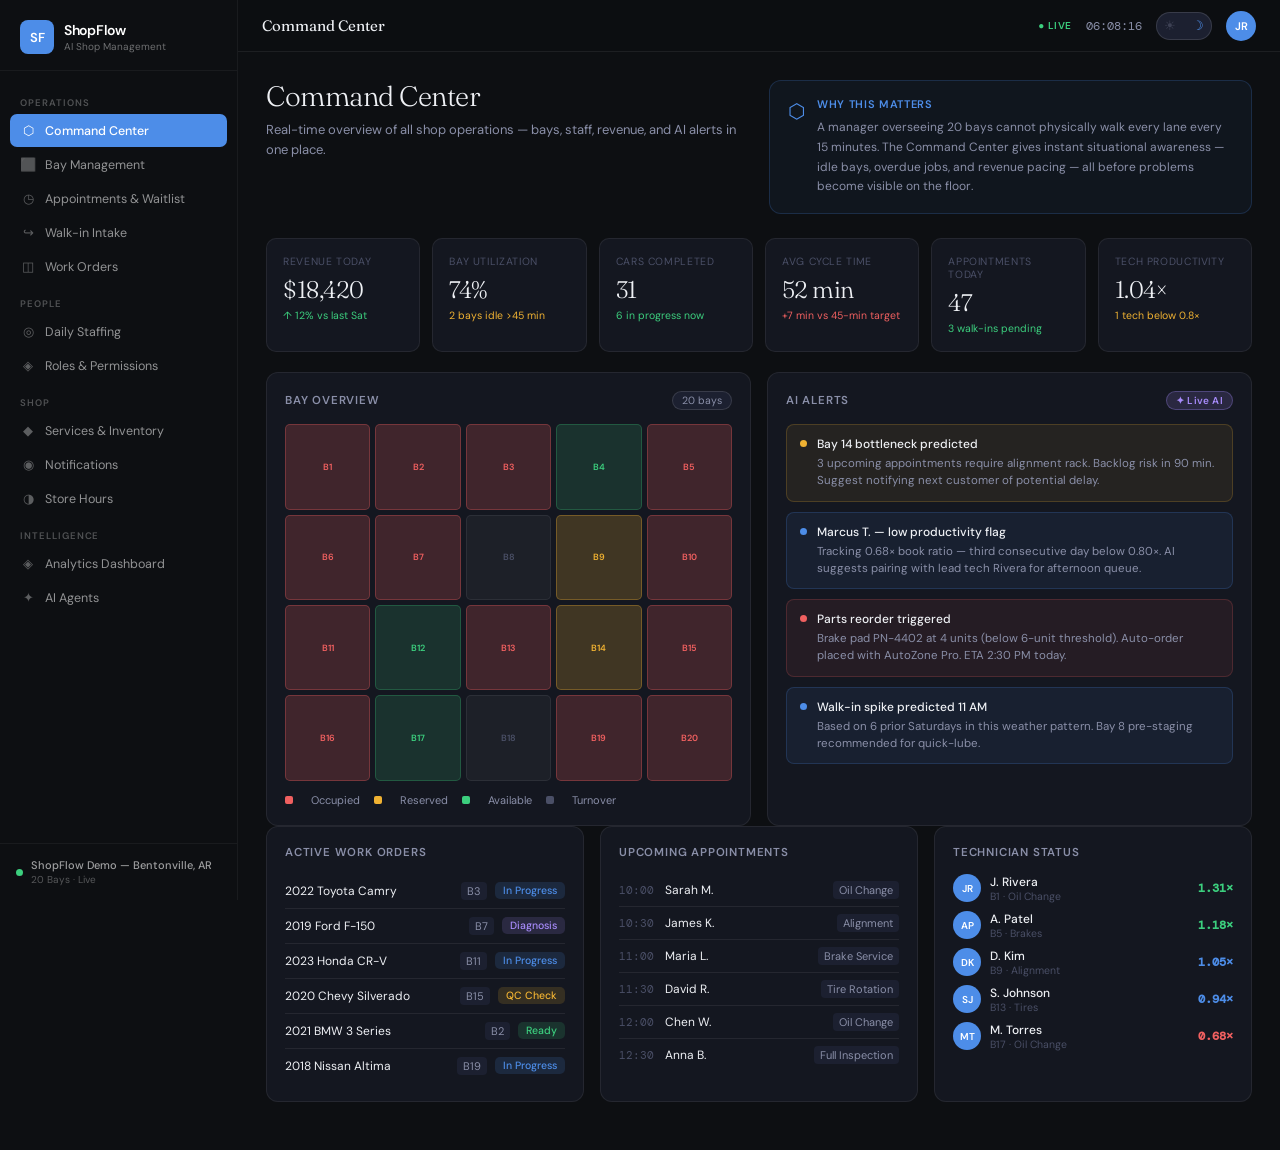
==== index.html @ 614b777f "Add files via upload" ====
<!DOCTYPE html>
<html lang="en" data-theme="dark">
<head>
<meta charset="UTF-8">
<meta name="viewport" content="width=device-width, initial-scale=1.0">
<title>ShopFlow AI — Shop Management System</title>
<link rel="preconnect" href="https://fonts.googleapis.com">
<link rel="preconnect" href="https://fonts.gstatic.com" crossorigin>
<link href="https://fonts.googleapis.com/css2?family=DM+Sans:ital,opsz,wght@0,9..40,300;0,9..40,400;0,9..40,500;0,9..40,600;1,9..40,300&family=DM+Mono:wght@400;500&family=Fraunces:opsz,wght@9..144,300;9..144,400;9..144,500&display=swap" rel="stylesheet">
<link rel="stylesheet" href="styles.css">
</head>
<body>

<!-- SIDEBAR -->
<aside class="sidebar" id="sidebar">
  <div class="sidebar-header">
    <div class="logo">
      <div class="logo-mark">SF</div>
      <div class="logo-text">
        <span class="logo-name">ShopFlow</span>
        <span class="logo-sub">AI Shop Management</span>
      </div>
    </div>
  </div>

  <nav class="sidebar-nav">
    <div class="nav-section-label">Operations</div>
    <a class="nav-item active" data-screen="dashboard" onclick="showScreen('dashboard')">
      <span class="nav-icon">⬡</span>
      <span>Command Center</span>
    </a>
    <a class="nav-item" data-screen="bays" onclick="showScreen('bays')">
      <span class="nav-icon">⬜</span>
      <span>Bay Management</span>
    </a>
    <a class="nav-item" data-screen="appointments" onclick="showScreen('appointments')">
      <span class="nav-icon">◷</span>
      <span>Appointments & Waitlist</span>
    </a>
    <a class="nav-item" data-screen="walkins" onclick="showScreen('walkins')">
      <span class="nav-icon">↪</span>
      <span>Walk-in Intake</span>
    </a>
    <a class="nav-item" data-screen="workorders" onclick="showScreen('workorders')">
      <span class="nav-icon">◫</span>
      <span>Work Orders</span>
    </a>

    <div class="nav-section-label">People</div>
    <a class="nav-item" data-screen="staffing" onclick="showScreen('staffing')">
      <span class="nav-icon">◎</span>
      <span>Daily Staffing</span>
    </a>
    <a class="nav-item" data-screen="roles" onclick="showScreen('roles')">
      <span class="nav-icon">◈</span>
      <span>Roles & Permissions</span>
    </a>

    <div class="nav-section-label">Shop</div>
    <a class="nav-item" data-screen="services" onclick="showScreen('services')">
      <span class="nav-icon">◆</span>
      <span>Services & Inventory</span>
    </a>
    <a class="nav-item" data-screen="notifications" onclick="showScreen('notifications')">
      <span class="nav-icon">◉</span>
      <span>Notifications</span>
    </a>
    <a class="nav-item" data-screen="hours" onclick="showScreen('hours')">
      <span class="nav-icon">◑</span>
      <span>Store Hours</span>
    </a>

    <div class="nav-section-label">Intelligence</div>
    <a class="nav-item" data-screen="analytics" onclick="showScreen('analytics')">
      <span class="nav-icon">◈</span>
      <span>Analytics Dashboard</span>
    </a>
    <a class="nav-item" data-screen="ai" onclick="showScreen('ai')">
      <span class="nav-icon">✦</span>
      <span>AI Agents</span>
    </a>
  </nav>

  <div class="sidebar-footer">
    <div class="store-info">
      <div class="store-dot"></div>
      <div>
        <div class="store-name">ShopFlow Demo — Bentonville, AR</div>
        <div class="store-status">20 Bays · Live</div>
      </div>
    </div>
  </div>
</aside>

<!-- TOP BAR -->
<header class="topbar">
  <div class="topbar-left">
    <div class="breadcrumb" id="breadcrumb">Command Center</div>
  </div>
  <div class="topbar-right">
    <div class="live-badge">● LIVE</div>
    <div class="time-display" id="timeDisplay">--:--</div>
    <button class="theme-toggle" id="themeToggle" onclick="toggleTheme()" title="Toggle light/dark mode">
      <span class="toggle-sun">☀</span>
      <span class="toggle-moon">☽</span>
    </button>
    <div class="user-avatar">JR</div>
  </div>
</header>

<!-- MAIN CONTENT -->
<main class="main-content">

  <!-- ═══════════════════════════════════════ DASHBOARD ═══ -->
  <div class="screen active" id="screen-dashboard">
    <div class="screen-hero">
      <div class="hero-text">
        <h1 class="screen-title">Command Center</h1>
        <p class="screen-subtitle">Real-time overview of all shop operations — bays, staff, revenue, and AI alerts in one place.</p>
      </div>
      <div class="hero-impact">
        <div class="impact-card">
          <div class="impact-icon">⬡</div>
          <div class="impact-body">
            <div class="impact-title">Why this matters</div>
            <div class="impact-text">A manager overseeing 20 bays cannot physically walk every lane every 15 minutes. The Command Center gives instant situational awareness — idle bays, overdue jobs, and revenue pacing — all before problems become visible on the floor.</div>
          </div>
        </div>
      </div>
    </div>

    <div class="kpi-row">
      <div class="kpi-card">
        <div class="kpi-label">Revenue today</div>
        <div class="kpi-value">$18,420</div>
        <div class="kpi-trend up">↑ 12% vs last Sat</div>
      </div>
      <div class="kpi-card">
        <div class="kpi-label">Bay utilization</div>
        <div class="kpi-value">74%</div>
        <div class="kpi-trend warn">2 bays idle &gt;45 min</div>
      </div>
      <div class="kpi-card">
        <div class="kpi-label">Cars completed</div>
        <div class="kpi-value">31</div>
        <div class="kpi-trend up">6 in progress now</div>
      </div>
      <div class="kpi-card">
        <div class="kpi-label">Avg cycle time</div>
        <div class="kpi-value">52 min</div>
        <div class="kpi-trend dn">+7 min vs 45-min target</div>
      </div>
      <div class="kpi-card">
        <div class="kpi-label">Appointments today</div>
        <div class="kpi-value">47</div>
        <div class="kpi-trend up">3 walk-ins pending</div>
      </div>
      <div class="kpi-card">
        <div class="kpi-label">Tech productivity</div>
        <div class="kpi-value">1.04×</div>
        <div class="kpi-trend warn">1 tech below 0.8×</div>
      </div>
    </div>

    <div class="two-col">
      <div class="panel">
        <div class="panel-header">
          <span class="panel-title">Bay overview</span>
          <span class="panel-badge">20 bays</span>
        </div>
        <div class="mini-bay-grid" id="dashBayGrid"></div>
        <div class="panel-legend">
          <span class="legend-dot occupied"></span>Occupied
          <span class="legend-dot reserved"></span>Reserved
          <span class="legend-dot available"></span>Available
          <span class="legend-dot turnover"></span>Turnover
        </div>
      </div>
      <div class="panel">
        <div class="panel-header">
          <span class="panel-title">AI alerts</span>
          <span class="ai-pill">✦ Live AI</span>
        </div>
        <div class="alert-list">
          <div class="alert-item alert-warn">
            <div class="alert-dot warn"></div>
            <div class="alert-body">
              <div class="alert-title">Bay 14 bottleneck predicted</div>
              <div class="alert-text">3 upcoming appointments require alignment rack. Backlog risk in 90 min. Suggest notifying next customer of potential delay.</div>
            </div>
          </div>
          <div class="alert-item alert-info">
            <div class="alert-dot info"></div>
            <div class="alert-body">
              <div class="alert-title">Marcus T. — low productivity flag</div>
              <div class="alert-text">Tracking 0.68× book ratio — third consecutive day below 0.80×. AI suggests pairing with lead tech Rivera for afternoon queue.</div>
            </div>
          </div>
          <div class="alert-item alert-danger">
            <div class="alert-dot danger"></div>
            <div class="alert-body">
              <div class="alert-title">Parts reorder triggered</div>
              <div class="alert-text">Brake pad PN-4402 at 4 units (below 6-unit threshold). Auto-order placed with AutoZone Pro. ETA 2:30 PM today.</div>
            </div>
          </div>
          <div class="alert-item alert-info">
            <div class="alert-dot info"></div>
            <div class="alert-body">
              <div class="alert-title">Walk-in spike predicted 11 AM</div>
              <div class="alert-text">Based on 6 prior Saturdays in this weather pattern. Bay 8 pre-staging recommended for quick-lube.</div>
            </div>
          </div>
        </div>
      </div>
    </div>

    <div class="three-col">
      <div class="panel">
        <div class="panel-header"><span class="panel-title">Active work orders</span></div>
        <div class="wo-list">
          <div class="wo-row"><span class="wo-car">2022 Toyota Camry</span><span class="wo-bay">B3</span><span class="wo-status in-progress">In Progress</span></div>
          <div class="wo-row"><span class="wo-car">2019 Ford F-150</span><span class="wo-bay">B7</span><span class="wo-status diag">Diagnosis</span></div>
          <div class="wo-row"><span class="wo-car">2023 Honda CR-V</span><span class="wo-bay">B11</span><span class="wo-status in-progress">In Progress</span></div>
          <div class="wo-row"><span class="wo-car">2020 Chevy Silverado</span><span class="wo-bay">B15</span><span class="wo-status qc">QC Check</span></div>
          <div class="wo-row"><span class="wo-car">2021 BMW 3 Series</span><span class="wo-bay">B2</span><span class="wo-status ready">Ready</span></div>
          <div class="wo-row"><span class="wo-car">2018 Nissan Altima</span><span class="wo-bay">B19</span><span class="wo-status in-progress">In Progress</span></div>
        </div>
      </div>
      <div class="panel">
        <div class="panel-header"><span class="panel-title">Upcoming appointments</span></div>
        <div class="appt-list">
          <div class="appt-row"><span class="appt-time">10:00</span><span class="appt-name">Sarah M.</span><span class="appt-svc">Oil Change</span></div>
          <div class="appt-row"><span class="appt-time">10:30</span><span class="appt-name">James K.</span><span class="appt-svc">Alignment</span></div>
          <div class="appt-row"><span class="appt-time">11:00</span><span class="appt-name">Maria L.</span><span class="appt-svc">Brake Service</span></div>
          <div class="appt-row"><span class="appt-time">11:30</span><span class="appt-name">David R.</span><span class="appt-svc">Tire Rotation</span></div>
          <div class="appt-row"><span class="appt-time">12:00</span><span class="appt-name">Chen W.</span><span class="appt-svc">Oil Change</span></div>
          <div class="appt-row"><span class="appt-time">12:30</span><span class="appt-name">Anna B.</span><span class="appt-svc">Full Inspection</span></div>
        </div>
      </div>
      <div class="panel">
        <div class="panel-header"><span class="panel-title">Technician status</span></div>
        <div class="tech-list">
          <div class="tech-row"><div class="tech-avatar">JR</div><div class="tech-info"><div class="tech-name">J. Rivera</div><div class="tech-task">B1 · Oil Change</div></div><div class="tech-ratio high">1.31×</div></div>
          <div class="tech-row"><div class="tech-avatar">AP</div><div class="tech-info"><div class="tech-name">A. Patel</div><div class="tech-task">B5 · Brakes</div></div><div class="tech-ratio high">1.18×</div></div>
          <div class="tech-row"><div class="tech-avatar">DK</div><div class="tech-info"><div class="tech-name">D. Kim</div><div class="tech-task">B9 · Alignment</div></div><div class="tech-ratio mid">1.05×</div></div>
          <div class="tech-row"><div class="tech-avatar">SJ</div><div class="tech-info"><div class="tech-name">S. Johnson</div><div class="tech-task">B13 · Tires</div></div><div class="tech-ratio mid">0.94×</div></div>
          <div class="tech-row"><div class="tech-avatar">MT</div><div class="tech-info"><div class="tech-name">M. Torres</div><div class="tech-task">B17 · Oil Change</div></div><div class="tech-ratio low">0.68×</div></div>
        </div>
      </div>
    </div>
  </div>

  <!-- ═══════════════════════════════════════ BAY MANAGEMENT ═══ -->
  <div class="screen" id="screen-bays">
    <div class="screen-hero">
      <div class="hero-text">
        <h1 class="screen-title">Bay Management</h1>
        <p class="screen-subtitle">20 bays, always accounted for — real-time status, type profiles, and forward occupancy projection.</p>
      </div>
      <div class="hero-impact">
        <div class="impact-card">
          <div class="impact-icon">⬡</div>
          <div class="impact-body">
            <div class="impact-title">Bay Management — 20 Bays, Always Accounted For</div>
            <div class="impact-text">The bay board is the heartbeat of the entire system. Every bay carries a profile — chassis lift, drive-on lift, alignment rack, lube pit, tire mount — and whether it's currently occupied, reserved, cleaning, or open. The key intelligence is the <strong>daily occupancy projection</strong>: at any moment the system reads every appointment and projects forward hour by hour to show exactly which bays are spoken for and when they free up. If a customer calls at 10 AM asking for an alignment, it checks whether Bay 7 is clear in the 11 AM–12:30 PM window needed — preventing double-booking at the <em>resource level</em>, not just the calendar level. Bay types are granular: a chassis lift and drive-on lift are not interchangeable. Some bays support dual-purpose capability tags.</div>
          </div>
        </div>
      </div>
    </div>

    <div class="bay-controls">
      <div class="filter-group">
        <button class="filter-btn active" onclick="filterBays('all', this)">All 20</button>
        <button class="filter-btn" onclick="filterBays('occupied', this)">Occupied</button>
        <button class="filter-btn" onclick="filterBays('available', this)">Available</button>
        <button class="filter-btn" onclick="filterBays('reserved', this)">Reserved</button>
        <button class="filter-btn" onclick="filterBays('turnover', this)">Turnover</button>
      </div>
      <div class="filter-group">
        <button class="filter-btn" onclick="filterBayType('chassis', this)">Chassis Lift</button>
        <button class="filter-btn" onclick="filterBayType('driveon', this)">Drive-on</button>
        <button class="filter-btn" onclick="filterBayType('alignment', this)">Alignment</button>
        <button class="filter-btn" onclick="filterBayType('tire', this)">Tire Mount</button>
        <button class="filter-btn" onclick="filterBayType('lube', this)">Lube Pit</button>
      </div>
    </div>

    <div class="bay-full-grid" id="fullBayGrid"></div>

    <div class="panel" style="margin-top:24px">
      <div class="panel-header">
        <span class="panel-title">Daily occupancy projection — forward 6 hours</span>
        <span class="ai-pill">✦ AI projection</span>
      </div>
      <div class="projection-grid" id="projectionGrid"></div>
      <div class="projection-legend">
        <span class="legend-dot occupied"></span>Occupied &nbsp;
        <span class="legend-dot reserved"></span>Reserved &nbsp;
        <span class="legend-dot available"></span>Available
      </div>
    </div>
  </div>

  <!-- ═══════════════════════════════════════ APPOINTMENTS ═══ -->
  <div class="screen" id="screen-appointments">
    <div class="screen-hero">
      <div class="hero-text">
        <h1 class="screen-title">Appointments & Waitlist</h1>
        <p class="screen-subtitle">Full booking lifecycle — from online request through bay assignment and completion.</p>
      </div>
      <div class="hero-impact">
        <div class="impact-card">
          <div class="impact-icon">◷</div>
          <div class="impact-body">
            <div class="impact-title">Appointments on Book — Full Lifecycle System</div>
            <div class="impact-text">Every appointment carries: customer identity, vehicle (VIN-linked for history), requested service, preferred tech, scheduled window, bay-type requirement, and parts pre-order status. The waitlist is a live priority queue ordered by arrival time, urgency, and service type. The system matches each appointment to the optimal bay + tech + parts bundle simultaneously — not just a calendar slot. When a job runs long, the ripple recalculates downstream automatically. Technicians see their personal queue with bay, car, service, and parts staging status. The no-show predictor scores every appointment in the next 48 hours and fires targeted reminders to high-risk slots, reducing no-shows by 25–35%.</div>
          </div>
        </div>
      </div>
    </div>

    <div class="two-col">
      <div class="panel">
        <div class="panel-header">
          <span class="panel-title">Today's appointment board</span>
          <button class="btn-primary btn-sm">+ New Appointment</button>
        </div>
        <div class="appt-full-list">
          <div class="appt-header-row"><span>Time</span><span>Customer</span><span>Vehicle</span><span>Service</span><span>Bay</span><span>Status</span></div>
          <div class="appt-full-row confirmed"><span class="appt-t">8:00</span><span>Sarah Martinez</span><span>2022 Camry</span><span>Oil Change</span><span class="bay-tag">B3</span><span class="status-badge confirmed">Confirmed</span></div>
          <div class="appt-full-row confirmed"><span class="appt-t">8:30</span><span>James Kim</span><span>2020 F-150</span><span>Alignment</span><span class="bay-tag">B7</span><span class="status-badge confirmed">Confirmed</span></div>
          <div class="appt-full-row in-progress"><span class="appt-t">9:00</span><span>Maria Lopez</span><span>2023 CR-V</span><span>Brake Service</span><span class="bay-tag">B11</span><span class="status-badge in-bay">In Bay</span></div>
          <div class="appt-full-row in-progress"><span class="appt-t">9:30</span><span>David Rowe</span><span>2021 Silverado</span><span>Tire Rotation</span><span class="bay-tag">B15</span><span class="status-badge in-bay">In Bay</span></div>
          <div class="appt-full-row upcoming"><span class="appt-t">10:00</span><span>Chen Wei</span><span>2024 Accord</span><span>Oil Change</span><span class="bay-tag">—</span><span class="status-badge upcoming">Upcoming</span></div>
          <div class="appt-full-row upcoming risk"><span class="appt-t">10:30</span><span>Anna Brewer</span><span>2019 Mustang</span><span>Full Inspection</span><span class="bay-tag">—</span><span class="status-badge risk">⚠ Risk</span></div>
          <div class="appt-full-row upcoming"><span class="appt-t">11:00</span><span>Robert Clark</span><span>2022 Tacoma</span><span>Alignment</span><span class="bay-tag">—</span><span class="status-badge upcoming">Upcoming</span></div>
          <div class="appt-full-row upcoming"><span class="appt-t">11:30</span><span>Lisa Turner</span><span>2020 Escape</span><span>Oil Change</span><span class="bay-tag">—</span><span class="status-badge upcoming">Upcoming</span></div>
          <div class="appt-full-row upcoming"><span class="appt-t">12:00</span><span>Mike Davis</span><span>2023 Ram 1500</span><span>Brake Inspect</span><span class="bay-tag">—</span><span class="status-badge upcoming">Upcoming</span></div>
          <div class="appt-full-row completed"><span class="appt-t">7:00</span><span>Tom Hansen</span><span>2018 Civic</span><span>Oil Change</span><span class="bay-tag">B1</span><span class="status-badge completed">Completed</span></div>
        </div>
      </div>
      <div style="display:flex;flex-direction:column;gap:16px">
        <div class="panel">
          <div class="panel-header">
            <span class="panel-title">Waitlist</span>
            <span class="count-badge">3 waiting</span>
          </div>
          <div class="waitlist">
            <div class="wait-row"><span class="wait-pos">1</span><div class="wait-info"><div class="wait-name">Walk-in — Green Subaru Outback</div><div class="wait-detail">Tire rotation · Est. wait 25 min</div></div><span class="wait-eta">10:15</span></div>
            <div class="wait-row"><span class="wait-pos">2</span><div class="wait-info"><div class="wait-name">Call-back — Mr. Johnson</div><div class="wait-detail">Oil change · Waiting for Bay 4</div></div><span class="wait-eta">10:45</span></div>
            <div class="wait-row"><span class="wait-pos">3</span><div class="wait-info"><div class="wait-name">Walk-in — Black Dodge Charger</div><div class="wait-detail">Check engine light · Est. 30 min</div></div><span class="wait-eta">11:00</span></div>
          </div>
        </div>
        <div class="panel">
          <div class="panel-header">
            <span class="panel-title">AI no-show risk monitor</span>
            <span class="ai-pill">✦ AI</span>
          </div>
          <div class="risk-list">
            <div class="risk-row high-risk">
              <div class="risk-score">HIGH</div>
              <div class="risk-info">
                <div class="risk-name">Anna Brewer — 10:30 AM</div>
                <div class="risk-detail">First visit · Booked 14 days ago · No confirmation</div>
              </div>
              <button class="btn-outline btn-sm">Send Reminder</button>
            </div>
            <div class="risk-row med-risk">
              <div class="risk-score">MED</div>
              <div class="risk-info">
                <div class="risk-name">Chen Wei — 10:00 AM</div>
                <div class="risk-detail">Prior no-show on record</div>
              </div>
              <button class="btn-outline btn-sm">Remind</button>
            </div>
          </div>
        </div>
      </div>
    </div>
  </div>

  <!-- ═══════════════════════════════════════ WALK-INS ═══ -->
  <div class="screen" id="screen-walkins">
    <div class="screen-hero">
      <div class="hero-text">
        <h1 class="screen-title">Walk-in Intake</h1>
        <p class="screen-subtitle">Smart bay assignment, real-time wait-time calculation, and automated customer notification.</p>
      </div>
      <div class="hero-impact">
        <div class="impact-card">
          <div class="impact-icon">↪</div>
          <div class="impact-body">
            <div class="impact-title">Walk-in Accommodation — The Hardest Problem, Elegantly Solved</div>
            <div class="impact-text">Walk-ins are the chaos variable. The system handles them with three-step intelligence: (1) scans all bays for current and near-term openings based on active work orders and appointments, (2) calculates a realistic wait-time estimate based on the service type and available bay, and (3) presents options to the advisor: take the walk-in now, add to waitlist with a time estimate, or offer the next open appointment slot. As soon as a bay of the right type clears, the system auto-triggers an SMS or email to the walk-in customer — "your bay is ready, arrive within 15 minutes." If they don't respond, the slot rolls to the next customer automatically.</div>
          </div>
        </div>
      </div>
    </div>

    <div class="two-col">
      <div class="panel">
        <div class="panel-header"><span class="panel-title">New walk-in intake</span></div>
        <div class="intake-form">
          <div class="form-row">
            <div class="form-group">
              <label>Customer name</label>
              <input type="text" placeholder="First Last" class="form-input" value="Mike Patterson">
            </div>
            <div class="form-group">
              <label>Phone / SMS</label>
              <input type="text" placeholder="(555) 000-0000" class="form-input" value="(479) 555-0182">
            </div>
          </div>
          <div class="form-row">
            <div class="form-group">
              <label>Vehicle</label>
              <input type="text" placeholder="Year Make Model" class="form-input" value="2021 Ford Explorer">
            </div>
            <div class="form-group">
              <label>Service requested</label>
              <select class="form-input">
                <option>Oil Change — Full Synthetic</option>
                <option>Tire Rotation</option>
                <option>Brake Inspection</option>
                <option>Alignment Check</option>
                <option>Battery Test</option>
              </select>
            </div>
          </div>
          <div class="ai-suggestion">
            <div class="ai-suggestion-header">✦ AI Bay Finder</div>
            <div class="ai-suggestion-body">
              <div class="suggestion-result">
                <div class="sug-title">Best match: Bay 4 (Drive-on lift)</div>
                <div class="sug-detail">Available now · Oil change capable · Parts staged · Est. 35 minutes</div>
              </div>
              <div class="suggestion-result secondary">
                <div class="sug-title">Alternate: Bay 12 — free in 22 min</div>
                <div class="sug-detail">Currently finishing tire rotation · Same capability</div>
              </div>
              <div class="suggestion-result secondary">
                <div class="sug-title">Waitlist option: Est. ready at 11:15 AM</div>
                <div class="sug-detail">3 customers ahead · SMS notification when bay opens</div>
              </div>
            </div>
          </div>
          <div class="form-actions">
            <button class="btn-primary">Assign Bay 4 — Start Now</button>
            <button class="btn-outline">Add to Waitlist</button>
            <button class="btn-ghost">Book Appointment</button>
          </div>
        </div>
      </div>
      <div style="display:flex;flex-direction:column;gap:16px">
        <div class="panel">
          <div class="panel-header"><span class="panel-title">Walk-in queue — live</span></div>
          <div class="queue-list">
            <div class="queue-row">
              <div class="queue-num">1</div>
              <div class="queue-info">
                <div class="queue-name">Green Subaru Outback</div>
                <div class="queue-svc">Tire rotation</div>
              </div>
              <div class="queue-right">
                <div class="queue-wait">25 min</div>
                <div class="queue-notify notified">SMS Sent</div>
              </div>
            </div>
            <div class="queue-row">
              <div class="queue-num">2</div>
              <div class="queue-info">
                <div class="queue-name">Black Dodge Charger</div>
                <div class="queue-svc">Check engine</div>
              </div>
              <div class="queue-right">
                <div class="queue-wait">40 min</div>
                <div class="queue-notify pending">Waiting</div>
              </div>
            </div>
            <div class="queue-row">
              <div class="queue-num">3</div>
              <div class="queue-info">
                <div class="queue-name">Silver Honda Pilot</div>
                <div class="queue-svc">Oil change</div>
              </div>
              <div class="queue-right">
                <div class="queue-wait">55 min</div>
                <div class="queue-notify pending">Waiting</div>
              </div>
            </div>
          </div>
        </div>
        <div class="panel">
          <div class="panel-header"><span class="panel-title">Notification center</span></div>
          <div class="notif-timeline">
            <div class="notif-event sent"><span class="notif-time">9:42 AM</span><span class="notif-msg">SMS → Green Subaru: "Bay opening in ~15 min"</span></div>
            <div class="notif-event delivered"><span class="notif-time">9:38 AM</span><span class="notif-msg">SMS → James Kim: "Your car is ready for pickup"</span></div>
            <div class="notif-event sent"><span class="notif-time">9:15 AM</span><span class="notif-msg">Push → Tech Rivera: "2022 Camry checked in, Bay 3 ready"</span></div>
            <div class="notif-event delivered"><span class="notif-time">8:55 AM</span><span class="notif-msg">Email → Maria Lopez: "Service started — track progress"</span></div>
          </div>
        </div>
      </div>
    </div>
  </div>

  <!-- ═══════════════════════════════════════ WORK ORDERS ═══ -->
  <div class="screen" id="screen-workorders">
    <div class="screen-hero">
      <div class="hero-text">
        <h1 class="screen-title">Work Orders</h1>
        <p class="screen-subtitle">Every car's visit tracked from intake to invoice — role-differentiated views for customer, tech, and manager.</p>
      </div>
      <div class="hero-impact">
        <div class="impact-card">
          <div class="impact-icon">◫</div>
          <div class="impact-body">
            <div class="impact-title">Work Orders — The Spine of Everything</div>
            <div class="impact-text">A work order opens the moment an advisor creates it and doesn't close until the vehicle is out the door. It carries: customer and vehicle info, bay assignment, assigned tech(s), service line items (each with labor code, estimated and actual time, parts consumed), a live status progression (Waiting → In Bay → Diagnosis → In Progress → QC → Ready → Closed), tech notes, manager notes, and photo documentation. Critically, the work order presents differently by role — the customer sees a clean status tracker, the tech sees labor codes and a running timer, the advisor sees payment status, and the manager sees all open orders simultaneously with alerts for any job running past book time.</div>
          </div>
        </div>
      </div>
    </div>

    <div class="wo-board">
      <div class="wo-column">
        <div class="wo-col-header waiting-h">Waiting <span class="col-count">3</span></div>
        <div class="wo-card"><div class="wo-card-vehicle">2024 Honda Accord</div><div class="wo-card-svc">Oil Change · Full Synthetic</div><div class="wo-card-meta"><span>Chen Wei</span><span class="wo-eta">Est. 35 min</span></div></div>
        <div class="wo-card"><div class="wo-card-vehicle">2021 Ford Explorer</div><div class="wo-card-svc">Tire Rotation + Inspect</div><div class="wo-card-meta"><span>Mike P.</span><span class="wo-eta">Est. 45 min</span></div></div>
        <div class="wo-card"><div class="wo-card-vehicle">2019 Subaru Outback</div><div class="wo-card-svc">Tire Rotation</div><div class="wo-card-meta"><span>Walk-in</span><span class="wo-eta">Est. 30 min</span></div></div>
      </div>
      <div class="wo-column">
        <div class="wo-col-header inbay-h">In Bay <span class="col-count">4</span></div>
        <div class="wo-card inbay"><div class="wo-card-vehicle">2022 Toyota Camry</div><div class="wo-card-svc">Oil Change · Bay 3</div><div class="wo-card-meta"><span>J. Rivera</span><span class="wo-timer">00:22</span></div></div>
        <div class="wo-card inbay"><div class="wo-card-vehicle">2023 Honda CR-V</div><div class="wo-card-svc">Brake Service · Bay 11</div><div class="wo-card-meta"><span>A. Patel</span><span class="wo-timer">00:48</span></div></div>
        <div class="wo-card inbay"><div class="wo-card-vehicle">2019 Ford F-150</div><div class="wo-card-svc">Alignment · Bay 7</div><div class="wo-card-meta"><span>D. Kim</span><span class="wo-timer">00:31</span></div></div>
        <div class="wo-card inbay over"><div class="wo-card-vehicle">2020 BMW 3 Series</div><div class="wo-card-svc">Full Inspection · Bay 2</div><div class="wo-card-meta"><span>M. Torres</span><span class="wo-timer over-t">01:12 ⚠</span></div></div>
      </div>
      <div class="wo-column">
        <div class="wo-col-header qc-h">QC / Ready <span class="col-count">2</span></div>
        <div class="wo-card qccard"><div class="wo-card-vehicle">2020 Chevy Silverado</div><div class="wo-card-svc">Tire Rotation + Balance</div><div class="wo-card-meta"><span>S. Johnson</span><span class="wo-qc">QC Check</span></div></div>
        <div class="wo-card readycard"><div class="wo-card-vehicle">2021 BMW 3 Series</div><div class="wo-card-svc">Oil Change + Filter</div><div class="wo-card-meta"><span>J. Rivera</span><span class="wo-ready">Ready ✓</span></div></div>
      </div>
      <div class="wo-column">
        <div class="wo-col-header done-h">Completed <span class="col-count">6</span></div>
        <div class="wo-card done"><div class="wo-card-vehicle">2018 Honda Civic</div><div class="wo-card-svc">Oil Change</div><div class="wo-card-meta"><span>Tom Hansen</span><span class="wo-done">$49</span></div></div>
        <div class="wo-card done"><div class="wo-card-vehicle">2022 Nissan Rogue</div><div class="wo-card-svc">Brake Pads (4)</div><div class="wo-card-meta"><span>E. Adams</span><span class="wo-done">$280</span></div></div>
        <div class="wo-card done"><div class="wo-card-vehicle">2017 Toyota RAV4</div><div class="wo-card-svc">Alignment</div><div class="wo-card-meta"><span>D. Kim</span><span class="wo-done">$120</span></div></div>
        <div class="wo-card done"><div class="wo-card-vehicle">2020 Ford Escape</div><div class="wo-card-svc">Tires (4) + Alignment</div><div class="wo-card-meta"><span>A. Patel</span><span class="wo-done">$680</span></div></div>
      </div>
    </div>
  </div>

  <!-- ═══════════════════════════════════════ STAFFING ═══ -->
  <div class="screen" id="screen-staffing">
    <div class="screen-hero">
      <div class="hero-text">
        <h1 class="screen-title">Daily Staffing</h1>
        <p class="screen-subtitle">Load-matched staffing from 7 AM to 8 PM — coverage heatmap, shift planning, and real-time productivity tracking.</p>
      </div>
      <div class="hero-impact">
        <div class="impact-card">
          <div class="impact-icon">◎</div>
          <div class="impact-body">
            <div class="impact-title">Daily Staffing — 7 AM to 8 PM, Load-Matched</div>
            <div class="impact-text">Staffing is planned against the projected bay load. The system calculates required tech-hours by time block and skill level — alignments require certified alignment techs; oil changes can be handled by entry-level staff. The heatmap shows red blocks where projected demand exceeds capacity and green where staffing is ahead of demand. Starting productivity targets: entry-level tech 0.8–1.0× book hours, journeyman 1.0–1.2×, lead tech 1.2–1.4×. The AI staffing optimizer continuously compares projected demand vs current staffing and suggests calling in additional techs or releasing early based on live bay load and the remaining appointment queue.</div>
          </div>
        </div>
      </div>
    </div>

    <div class="staffing-grid-wrap">
      <div class="panel">
        <div class="panel-header"><span class="panel-title">Coverage heatmap — today</span><span class="ai-pill">✦ AI optimized</span></div>
        <div class="heatmap-container" id="heatmap"></div>
        <div class="heatmap-legend">
          <span class="hm-dot red"></span>Understaffed &nbsp;
          <span class="hm-dot amber"></span>At capacity &nbsp;
          <span class="hm-dot green"></span>Well covered &nbsp;
          <span class="hm-dot gray"></span>Closed
        </div>
      </div>
    </div>

    <div class="two-col" style="margin-top:16px">
      <div class="panel">
        <div class="panel-header"><span class="panel-title">Staff roster — today</span></div>
        <table class="data-table">
          <thead><tr><th>Tech</th><th>Role</th><th>Shift</th><th>Certification</th><th>Productivity</th></tr></thead>
          <tbody>
            <tr><td>J. Rivera</td><td>Lead Tech</td><td>7am–4pm</td><td>All services</td><td class="high-p">1.31×</td></tr>
            <tr><td>A. Patel</td><td>Journeyman</td><td>7am–4pm</td><td>Brakes, Tires</td><td class="high-p">1.18×</td></tr>
            <tr><td>D. Kim</td><td>Alignment Spec.</td><td>8am–5pm</td><td>Alignment</td><td class="mid-p">1.05×</td></tr>
            <tr><td>S. Johnson</td><td>Journeyman</td><td>9am–6pm</td><td>Oil, Tires, Brakes</td><td class="mid-p">0.94×</td></tr>
            <tr><td>T. Williams</td><td>Lube Tech</td><td>10am–7pm</td><td>Oil change only</td><td class="warn-p">0.81×</td></tr>
            <tr><td>M. Torres</td><td>Journeyman</td><td>11am–8pm</td><td>General</td><td class="low-p">0.68×</td></tr>
            <tr><td>E. Adams</td><td>Tire Specialist</td><td>7am–3pm</td><td>Tires, Alignment</td><td class="high-p">1.22×</td></tr>
            <tr><td>L. Cruz</td><td>Parts Associate</td><td>7am–4pm</td><td>Parts staging</td><td>—</td></tr>
          </tbody>
        </table>
      </div>
      <div class="panel">
        <div class="panel-header"><span class="panel-title">AI staffing recommendations</span><span class="ai-pill">✦ AI</span></div>
        <div class="staff-recs">
          <div class="rec-item">
            <div class="rec-icon warn-icon">!</div>
            <div class="rec-text">
              <div class="rec-title">Call in coverage for 11 AM–1 PM</div>
              <div class="rec-detail">Demand projection shows 3 bays understaffed during lunch peak. On-call tech available: R. Green (confirmed available today).</div>
            </div>
            <button class="btn-outline btn-sm">Call In</button>
          </div>
          <div class="rec-item">
            <div class="rec-icon info-icon">i</div>
            <div class="rec-text">
              <div class="rec-title">Pair Torres with Rivera 2–4 PM</div>
              <div class="rec-detail">AI coaching recommendation — assign Torres to shadow Rivera on 2 oil changes to address 0.68× productivity gap.</div>
            </div>
            <button class="btn-outline btn-sm">Schedule</button>
          </div>
          <div class="rec-item">
            <div class="rec-icon good-icon">✓</div>
            <div class="rec-text">
              <div class="rec-title">Release Williams at 6 PM (1 hr early)</div>
              <div class="rec-detail">Appointment queue thins at 6 PM. Demand satisfied with 5 techs. Saves 1 labor hour.</div>
            </div>
            <button class="btn-outline btn-sm">Approve</button>
          </div>
        </div>
      </div>
    </div>
  </div>

  <!-- ═══════════════════════════════════════ ROLES ═══ -->
  <div class="screen" id="screen-roles">
    <div class="screen-hero">
      <div class="hero-text">
        <h1 class="screen-title">Roles & Permissions</h1>
        <p class="screen-subtitle">Five differentiated role views — each person sees exactly what they need, nothing more.</p>
      </div>
      <div class="hero-impact">
        <div class="impact-card">
          <div class="impact-icon">◈</div>
          <div class="impact-body">
            <div class="impact-title">Role-Differentiated Access — Right Information, Right Person</div>
            <div class="impact-text">Work orders and bay data present differently by role. The <strong>Customer</strong> sees a clean status tracker (like a UPS tracking page) via an SMS link — no account required. The <strong>Technician</strong> sees labor codes, parts needed, a timer running against book time, and dictation input for findings. The <strong>Service Advisor</strong> sees the full order with customer communication history and upsell recommendations. The <strong>Store Manager</strong> sees all open work orders across all bays simultaneously with alerts for anything running past book time. The <strong>Parts Associate</strong> sees the staging queue and incoming reorder alerts.</div>
          </div>
        </div>
      </div>
    </div>

    <div class="roles-grid">
      <div class="role-card" onclick="showRoleDetail('customer')">
        <div class="role-icon customer-r">C</div>
        <div class="role-name">Customer</div>
        <div class="role-access">Status tracking · Invoice · Survey</div>
        <div class="role-perms"><span class="perm yes">View status</span><span class="perm yes">Approve work</span><span class="perm no">Edit order</span><span class="perm no">Bay data</span></div>
      </div>
      <div class="role-card" onclick="showRoleDetail('tech')">
        <div class="role-icon tech-r">T</div>
        <div class="role-name">Technician</div>
        <div class="role-access">Work orders · Bay status · Parts</div>
        <div class="role-perms"><span class="perm yes">Own queue</span><span class="perm yes">Log findings</span><span class="perm yes">Parts request</span><span class="perm no">Financials</span></div>
      </div>
      <div class="role-card" onclick="showRoleDetail('advisor')">
        <div class="role-icon advisor-r">SA</div>
        <div class="role-name">Service Advisor</div>
        <div class="role-access">Appointments · WO creation · Comms</div>
        <div class="role-perms"><span class="perm yes">Create WO</span><span class="perm yes">Customer comms</span><span class="perm yes">Upsell AI</span><span class="perm no">Payroll</span></div>
      </div>
      <div class="role-card" onclick="showRoleDetail('manager')">
        <div class="role-icon manager-r">M</div>
        <div class="role-name">Store Manager</div>
        <div class="role-access">Full access · Analytics · Staffing</div>
        <div class="role-perms"><span class="perm yes">All bays</span><span class="perm yes">All WOs</span><span class="perm yes">Analytics</span><span class="perm yes">Staffing</span></div>
      </div>
      <div class="role-card" onclick="showRoleDetail('parts')">
        <div class="role-icon parts-r">PA</div>
        <div class="role-name">Parts Associate</div>
        <div class="role-access">Inventory · Staging · Orders</div>
        <div class="role-perms"><span class="perm yes">Inventory</span><span class="perm yes">Stage parts</span><span class="perm yes">Reorders</span><span class="perm no">Scheduling</span></div>
      </div>
    </div>
  </div>

  <!-- ═══════════════════════════════════════ SERVICES ═══ -->
  <div class="screen" id="screen-services">
    <div class="screen-hero">
      <div class="hero-text">
        <h1 class="screen-title">Services & Inventory</h1>
        <p class="screen-subtitle">Service catalog with bay and tech requirements, book time, and real-time parts on-hand tracking.</p>
      </div>
      <div class="hero-impact">
        <div class="impact-card">
          <div class="impact-icon">◆</div>
          <div class="impact-body">
            <div class="impact-title">Services & Inventory — Tied Together at the Line Item</div>
            <div class="impact-text">Every service in the catalog carries: required bay type(s), required tech skill level, default book time, flagged parts with standard quantities, and price. When a service is added to a work order, it auto-suggests the necessary parts from inventory and alerts the parts associate to stage them. If a part is at or below the reorder threshold, it flags immediately — before the appointment, not during the job. Inventory tracks on-hand quantity, reorder point, preferred vendor, and cost. Parts consumption is deducted automatically when a work order closes. Integration with AutoZone Pro, NAPA, and O'Reilly provides real-time availability lookup and same-day ordering directly from the work order screen.</div>
          </div>
        </div>
      </div>
    </div>

    <div class="two-col">
      <div class="panel">
        <div class="panel-header"><span class="panel-title">Service catalog</span></div>
        <table class="data-table">
          <thead><tr><th>Service</th><th>Bay type</th><th>Tech level</th><th>Book time</th><th>Price</th></tr></thead>
          <tbody>
            <tr><td>Oil Change — Conventional</td><td>Drive-on</td><td>Entry</td><td>25 min</td><td>$39</td></tr>
            <tr><td>Oil Change — Full Synthetic</td><td>Drive-on</td><td>Entry</td><td>30 min</td><td>$69</td></tr>
            <tr><td>Tire Rotation</td><td>Chassis / Drive-on</td><td>Entry</td><td>20 min</td><td>$25</td></tr>
            <tr><td>Brake Pad Replace (axle)</td><td>Chassis lift</td><td>Journeyman</td><td>75 min</td><td>$180</td></tr>
            <tr><td>Wheel Alignment — 2-wheel</td><td>Alignment rack</td><td>Certified</td><td>60 min</td><td>$99</td></tr>
            <tr><td>Wheel Alignment — 4-wheel</td><td>Alignment rack</td><td>Certified</td><td>90 min</td><td>$149</td></tr>
            <tr><td>Tire Mount & Balance (ea)</td><td>Tire mount bay</td><td>Tire spec.</td><td>15 min</td><td>$25</td></tr>
            <tr><td>Battery Test & Replace</td><td>Drive-on</td><td>Entry</td><td>30 min</td><td>$40 + parts</td></tr>
            <tr><td>Full Inspection (150-pt)</td><td>Chassis lift</td><td>Lead tech</td><td>90 min</td><td>$79</td></tr>
            <tr><td>Cabin Air Filter Replace</td><td>Drive-on</td><td>Entry</td><td>15 min</td><td>$35 + parts</td></tr>
          </tbody>
        </table>
      </div>
      <div class="panel">
        <div class="panel-header"><span class="panel-title">Inventory — critical parts</span><span class="ai-pill">✦ Auto-reorder</span></div>
        <div class="inv-list">
          <div class="inv-row ok"><div class="inv-part"><div class="inv-name">Oil Filter — Toyota 2.5L</div><div class="inv-sku">PN-2201</div></div><div class="inv-count">42</div><div class="inv-reorder">Min: 10</div><div class="inv-status ok-s">OK</div></div>
          <div class="inv-row ok"><div class="inv-part"><div class="inv-name">Synthetic Oil 5W-30 (qt)</div><div class="inv-sku">PN-1102</div></div><div class="inv-count">88</div><div class="inv-reorder">Min: 20</div><div class="inv-status ok-s">OK</div></div>
          <div class="inv-row warn"><div class="inv-part"><div class="inv-name">Brake Pad Set — Front</div><div class="inv-sku">PN-4401</div></div><div class="inv-count">8</div><div class="inv-reorder">Min: 6</div><div class="inv-status warn-s">Low</div></div>
          <div class="inv-row danger"><div class="inv-part"><div class="inv-name">Brake Pad Set — Rear</div><div class="inv-sku">PN-4402</div></div><div class="inv-count">4</div><div class="inv-reorder">Min: 6</div><div class="inv-status danger-s">⚠ Reordering</div></div>
          <div class="inv-row ok"><div class="inv-part"><div class="inv-name">Air Filter — Universal</div><div class="inv-sku">PN-3301</div></div><div class="inv-count">24</div><div class="inv-reorder">Min: 8</div><div class="inv-status ok-s">OK</div></div>
          <div class="inv-row warn"><div class="inv-part"><div class="inv-name">Cabin Air Filter — Honda</div><div class="inv-sku">PN-3310</div></div><div class="inv-count">5</div><div class="inv-reorder">Min: 4</div><div class="inv-status warn-s">Low</div></div>
          <div class="inv-row ok"><div class="inv-part"><div class="inv-name">Wiper Blades — 22"</div><div class="inv-sku">PN-5501</div></div><div class="inv-count">30</div><div class="inv-reorder">Min: 10</div><div class="inv-status ok-s">OK</div></div>
        </div>
      </div>
    </div>
  </div>

  <!-- ═══════════════════════════════════════ NOTIFICATIONS ═══ -->
  <div class="screen" id="screen-notifications">
    <div class="screen-hero">
      <div class="hero-text">
        <h1 class="screen-title">Notifications Engine</h1>
        <p class="screen-subtitle">Event-driven alerts for customers and technicians — SMS, email, and push at every critical touchpoint.</p>
      </div>
      <div class="hero-impact">
        <div class="impact-card">
          <div class="impact-icon">◉</div>
          <div class="impact-body">
            <div class="impact-title">Closing the Loop on Every Touchpoint</div>
            <div class="impact-text">The notification engine is fully event-driven: every state change in a work order or bay fires the appropriate rule automatically. For customers: appointment confirmation (instant), reminder (24hr and 2hr prior), bay-ready alert, service-started notification, service-completed with invoice preview, and post-visit satisfaction survey. For technicians: new car assigned, customer checked in, car in bay, parts staged, manager notes added. Templates are per-service-type so tone and content are relevant. Twilio handles SMS; SendGrid handles email. Zero manual steps — the engine fires on its own.</div>
          </div>
        </div>
      </div>
    </div>

    <div class="two-col">
      <div class="panel">
        <div class="panel-header"><span class="panel-title">Notification log — today</span></div>
        <div class="notif-log">
          <div class="nl-row"><span class="nl-time">9:42</span><span class="nl-type sms">SMS</span><span class="nl-to">Sarah M.</span><span class="nl-msg">Bay ready — arrive within 15 min</span><span class="nl-status delivered">✓</span></div>
          <div class="nl-row"><span class="nl-time">9:38</span><span class="nl-type push">Push</span><span class="nl-to">Tech Rivera</span><span class="nl-msg">2022 Camry checked in — Bay 3 ready</span><span class="nl-status delivered">✓</span></div>
          <div class="nl-row"><span class="nl-time">9:15</span><span class="nl-type email">Email</span><span class="nl-to">James K.</span><span class="nl-msg">Service started — track your vehicle</span><span class="nl-status delivered">✓</span></div>
          <div class="nl-row"><span class="nl-time">9:02</span><span class="nl-type sms">SMS</span><span class="nl-to">Maria L.</span><span class="nl-msg">Your car is ready for pickup!</span><span class="nl-status delivered">✓</span></div>
          <div class="nl-row"><span class="nl-time">8:50</span><span class="nl-type push">Push</span><span class="nl-to">Tech Patel</span><span class="nl-msg">New job: 2023 CR-V brake service, Bay 11</span><span class="nl-status delivered">✓</span></div>
          <div class="nl-row"><span class="nl-time">8:30</span><span class="nl-type email">Email</span><span class="nl-to">Anna B.</span><span class="nl-msg">Reminder: appointment at 10:30 AM today</span><span class="nl-status delivered">✓</span></div>
          <div class="nl-row"><span class="nl-time">8:00</span><span class="nl-type sms">SMS</span><span class="nl-to">Chen W.</span><span class="nl-msg">Reminder: your 10 AM oil change today</span><span class="nl-status sent">→</span></div>
          <div class="nl-row"><span class="nl-time">7:55</span><span class="nl-type push">Push</span><span class="nl-to">Manager</span><span class="nl-msg">Brake pad PN-4402 below threshold — auto-reorder triggered</span><span class="nl-status delivered">✓</span></div>
        </div>
      </div>
      <div class="panel">
        <div class="panel-header"><span class="panel-title">Trigger rules</span></div>
        <div class="trigger-list">
          <div class="trigger-row"><div class="trigger-event">Appointment confirmed</div><div class="trigger-action">Email confirmation + SMS reminder (24hr + 2hr)</div></div>
          <div class="trigger-row"><div class="trigger-event">Customer checked in</div><div class="trigger-action">Push → assigned tech · SMS → customer ETA</div></div>
          <div class="trigger-row"><div class="trigger-event">Bay assigned</div><div class="trigger-action">Push → tech · Update customer tracker</div></div>
          <div class="trigger-row"><div class="trigger-event">Service started</div><div class="trigger-action">Email → customer with live tracking link</div></div>
          <div class="trigger-row"><div class="trigger-event">Parts staged</div><div class="trigger-action">Push → tech · Log timestamp</div></div>
          <div class="trigger-row"><div class="trigger-event">Work order closed</div><div class="trigger-action">SMS → customer "car ready" · Invoice email</div></div>
          <div class="trigger-row"><div class="trigger-event">Bay becomes free</div><div class="trigger-action">SMS → waitlist customer #1 "bay opening"</div></div>
          <div class="trigger-row"><div class="trigger-event">Job overdue &gt;20%</div><div class="trigger-action">Push → manager alert · Update customer ETA</div></div>
          <div class="trigger-row"><div class="trigger-event">Survey (1–3 stars)</div><div class="trigger-action">Alert → manager · AI drafts recovery message</div></div>
          <div class="trigger-row"><div class="trigger-event">Part below threshold</div><div class="trigger-action">Auto-reorder + Push → parts associate</div></div>
        </div>
      </div>
    </div>
  </div>

  <!-- ═══════════════════════════════════════ HOURS ═══ -->
  <div class="screen" id="screen-hours">
    <div class="screen-hero">
      <div class="hero-text">
        <h1 class="screen-title">Store Hours of Operation</h1>
        <p class="screen-subtitle">Hours drive every scheduling rule — all booking, bay availability, and staffing is bounded by this config.</p>
      </div>
      <div class="hero-impact">
        <div class="impact-card">
          <div class="impact-icon">◑</div>
          <div class="impact-body">
            <div class="impact-title">Store Hours — The Foundation of All Scheduling</div>
            <div class="impact-text">Store hours drive every scheduling rule: no appointments outside operating hours, walk-in intake ends 90 minutes before close, bay turnover cleaning is blocked against the last slot of the day. For a national chain, the system supports per-location hour configurations, holiday schedules, and seasonal hours — managed centrally with local overrides. Hours changes propagate instantly to all booking channels (website, phone, app) and to all scheduling algorithms. The system automatically blocks appointment booking windows when hours are reduced and notifies affected customers with reschedule options.</div>
          </div>
        </div>
      </div>
    </div>

    <div class="two-col">
      <div class="panel">
        <div class="panel-header"><span class="panel-title">Weekly hours — Bentonville, AR</span></div>
        <div class="hours-grid">
          <div class="hours-row open"><span class="day">Monday</span><div class="hours-bar"><div class="hours-fill" style="left:0%;width:65%"></div></div><span class="hours-time">7:00 AM – 8:00 PM</span></div>
          <div class="hours-row open"><span class="day">Tuesday</span><div class="hours-bar"><div class="hours-fill" style="left:0%;width:65%"></div></div><span class="hours-time">7:00 AM – 8:00 PM</span></div>
          <div class="hours-row open"><span class="day">Wednesday</span><div class="hours-bar"><div class="hours-fill" style="left:0%;width:65%"></div></div><span class="hours-time">7:00 AM – 8:00 PM</span></div>
          <div class="hours-row open"><span class="day">Thursday</span><div class="hours-bar"><div class="hours-fill" style="left:0%;width:65%"></div></div><span class="hours-time">7:00 AM – 8:00 PM</span></div>
          <div class="hours-row open"><span class="day">Friday</span><div class="hours-bar"><div class="hours-fill" style="left:0%;width:65%"></div></div><span class="hours-time">7:00 AM – 8:00 PM</span></div>
          <div class="hours-row open accent"><span class="day">Saturday</span><div class="hours-bar"><div class="hours-fill" style="left:0%;width:55%"></div></div><span class="hours-time">8:00 AM – 6:00 PM</span></div>
          <div class="hours-row closed"><span class="day">Sunday</span><div class="hours-bar closed-bar"></div><span class="hours-time closed-t">Closed</span></div>
        </div>
        <div class="hours-rules">
          <div class="rule-item"><span class="rule-label">Walk-in cutoff</span><span class="rule-val">90 min before close</span></div>
          <div class="rule-item"><span class="rule-label">Last appointment</span><span class="rule-val">60 min before close</span></div>
          <div class="rule-item"><span class="rule-label">Bay turnover window</span><span class="rule-val">Final 30 min</span></div>
        </div>
      </div>
      <div class="panel">
        <div class="panel-header"><span class="panel-title">Holiday & special hours</span></div>
        <div class="holiday-list">
          <div class="holiday-row"><span class="hol-date">Apr 21</span><span class="hol-name">Easter Sunday</span><span class="hol-hours closed-t">Closed</span></div>
          <div class="holiday-row"><span class="hol-date">May 26</span><span class="hol-name">Memorial Day</span><span class="hol-hours">9 AM – 4 PM</span></div>
          <div class="holiday-row"><span class="hol-date">Jul 4</span><span class="hol-name">Independence Day</span><span class="hol-hours closed-t">Closed</span></div>
          <div class="holiday-row"><span class="hol-date">Sep 1</span><span class="hol-name">Labor Day</span><span class="hol-hours">9 AM – 5 PM</span></div>
          <div class="holiday-row"><span class="hol-date">Nov 27</span><span class="hol-name">Thanksgiving</span><span class="hol-hours closed-t">Closed</span></div>
          <div class="holiday-row"><span class="hol-date">Dec 25</span><span class="hol-name">Christmas Day</span><span class="hol-hours closed-t">Closed</span></div>
        </div>
        <div style="margin-top:16px;padding-top:16px;border-top:1px solid var(--border)">
          <div class="panel-title" style="margin-bottom:10px">Multi-location management</div>
          <div class="loc-item">Bentonville, AR · <span style="color:var(--accent-green)">Active</span></div>
          <div class="loc-item">Fayetteville, AR · <span style="color:var(--accent-green)">Active</span></div>
          <div class="loc-item">Rogers, AR · <span style="color:var(--accent-amber)">Setup pending</span></div>
          <div class="loc-item">Springdale, AR · <span style="color:var(--accent-amber)">Setup pending</span></div>
        </div>
      </div>
    </div>
  </div>

  <!-- ═══════════════════════════════════════ ANALYTICS ═══ -->
  <div class="screen" id="screen-analytics">
    <div class="screen-hero">
      <div class="hero-text">
        <h1 class="screen-title">Analytics Dashboard</h1>
        <p class="screen-subtitle">Revenue pacing, bay utilization, technician productivity, service mix, and national roll-up — all in one view.</p>
      </div>
      <div class="hero-impact">
        <div class="impact-card">
          <div class="impact-icon">◈</div>
          <div class="impact-body">
            <div class="impact-title">Analytics — What the Manager Sees Every Morning</div>
            <div class="impact-text">The analytics dashboard is the store manager's war room. Every KPI is benchmarked against the same day last week and the store's own targets — so green/yellow/red is instantly meaningful. The bay status board gives spatial overview at a glance. The technician productivity chart (book-hours ratio) drives coaching decisions: when a tech shows 0.68× for the third consecutive day, the system queues a coaching recommendation. Service mix analysis reveals whether revenue is diversified or fragile. For a national chain, the AI layer compounds: every store feeds the same training pipeline, and patterns discovered at one location propagate across the network automatically — making each store smarter because of every other store.</div>
          </div>
        </div>
      </div>
    </div>

    <div class="kpi-row">
      <div class="kpi-card"><div class="kpi-label">Revenue today</div><div class="kpi-value">$18,420</div><div class="kpi-trend up">↑ 12% vs last Sat</div></div>
      <div class="kpi-card"><div class="kpi-label">Bay utilization</div><div class="kpi-value">74%</div><div class="kpi-trend warn">2 idle &gt;45 min</div></div>
      <div class="kpi-card"><div class="kpi-label">Cars completed</div><div class="kpi-value">31</div><div class="kpi-trend up">+4 vs target</div></div>
      <div class="kpi-card"><div class="kpi-label">Avg cycle time</div><div class="kpi-value">52 min</div><div class="kpi-trend dn">+7 min vs 45 target</div></div>
      <div class="kpi-card"><div class="kpi-label">No-show rate</div><div class="kpi-value">8%</div><div class="kpi-trend up">↓ 3pts AI reminder</div></div>
      <div class="kpi-card"><div class="kpi-label">Customer sat.</div><div class="kpi-value">4.7/5</div><div class="kpi-trend up">↑ 0.2 this month</div></div>
    </div>

    <div class="three-col">
      <div class="panel" style="grid-column:span 2">
        <div class="panel-header"><span class="panel-title">Hourly revenue vs target — today</span></div>
        <div class="revenue-chart" id="revenueChart"></div>
      </div>
      <div class="panel">
        <div class="panel-header"><span class="panel-title">Service mix</span></div>
        <div class="donut-chart" id="donutChart"></div>
        <div class="donut-legend">
          <div class="dl-row"><span class="dl-dot" style="background:#4ade80"></span>Oil change <span class="dl-pct">38%</span></div>
          <div class="dl-row"><span class="dl-dot" style="background:#60a5fa"></span>Tires <span class="dl-pct">24%</span></div>
          <div class="dl-row"><span class="dl-dot" style="background:#f59e0b"></span>Brakes <span class="dl-pct">18%</span></div>
          <div class="dl-row"><span class="dl-dot" style="background:#a78bfa"></span>Alignment <span class="dl-pct">10%</span></div>
          <div class="dl-row"><span class="dl-dot" style="background:#94a3b8"></span>Other <span class="dl-pct">10%</span></div>
        </div>
      </div>
    </div>

    <div class="two-col" style="margin-top:16px">
      <div class="panel">
        <div class="panel-header"><span class="panel-title">Technician productivity — book hour ratio</span></div>
        <div class="tech-perf-list">
          <div class="tp-row"><span class="tp-name">J. Rivera</span><div class="tp-bar-bg"><div class="tp-bar" style="width:93%;background:#4ade80"></div></div><span class="tp-val high-p">1.31×</span></div>
          <div class="tp-row"><span class="tp-name">A. Patel</span><div class="tp-bar-bg"><div class="tp-bar" style="width:84%;background:#4ade80"></div></div><span class="tp-val high-p">1.18×</span></div>
          <div class="tp-row"><span class="tp-name">E. Adams</span><div class="tp-bar-bg"><div class="tp-bar" style="width:87%;background:#4ade80"></div></div><span class="tp-val high-p">1.22×</span></div>
          <div class="tp-row"><span class="tp-name">D. Kim</span><div class="tp-bar-bg"><div class="tp-bar" style="width:75%;background:#60a5fa"></div></div><span class="tp-val mid-p">1.05×</span></div>
          <div class="tp-row"><span class="tp-name">S. Johnson</span><div class="tp-bar-bg"><div class="tp-bar" style="width:67%;background:#60a5fa"></div></div><span class="tp-val mid-p">0.94×</span></div>
          <div class="tp-row"><span class="tp-name">T. Williams</span><div class="tp-bar-bg"><div class="tp-bar" style="width:58%;background:#f59e0b"></div></div><span class="tp-val warn-p">0.81×</span></div>
          <div class="tp-row"><span class="tp-name">M. Torres</span><div class="tp-bar-bg"><div class="tp-bar" style="width:49%;background:#f87171"></div></div><span class="tp-val low-p">0.68×</span></div>
        </div>
      </div>
      <div class="panel">
        <div class="panel-header"><span class="panel-title">No-shows & cancellations — this week</span></div>
        <div class="noshow-chart" id="noShowChart"></div>
        <div class="noshow-legend">
          <span class="nl-dot" style="background:#f87171"></span>No-show &nbsp;
          <span class="nl-dot" style="background:#60a5fa"></span>Cancellation
        </div>
      </div>
    </div>

    <div class="panel" style="margin-top:16px">
      <div class="panel-header"><span class="panel-title">Weekly revenue trend — last 8 weeks</span><span class="ai-pill">✦ AI forecast included</span></div>
      <div class="weekly-chart" id="weeklyChart"></div>
    </div>
  </div>

  <!-- ═══════════════════════════════════════ AI AGENTS ═══ -->
  <div class="screen" id="screen-ai">
    <div class="screen-hero">
      <div class="hero-text">
        <h1 class="screen-title">AI Agents</h1>
        <p class="screen-subtitle">12 specialized agents — predictive, autonomous, generative, and real-time — operating across the entire shop.</p>
      </div>
      <div class="hero-impact">
        <div class="impact-card">
          <div class="impact-icon">✦</div>
          <div class="impact-body">
            <div class="impact-title">AI + Agentic Intelligence — The Unbeatable Competitive Moat</div>
            <div class="impact-text">Every other shop management system records what happened. ShopFlow's AI acts on what's about to happen — before the bay goes idle, before the part runs out, before the customer no-shows, before the tech falls behind book time. At national scale, the network effect compounds: every location feeds the same training pipeline, patterns discovered at one store propagate to all stores automatically. The shift from reactive to proactive is the entire competitive moat. The agents operate in four layers: Predictive (see what's coming), Autonomous (act without human steps), Generative (language and documentation), and Real-time (optimize the live floor).</div>
          </div>
        </div>
      </div>
    </div>

    <div class="ai-zones">
      <div class="ai-zone pred">
        <div class="ai-zone-label">Predictive intelligence</div>
        <div class="ai-agent-grid">
          <div class="ai-agent-card"><div class="agent-badge pred-b">Predictive</div><div class="agent-title">Demand forecasting</div><div class="agent-desc">Predicts hourly walk-in volume and service mix using historical patterns, weather, local events, and seasonal signals. Drives staffing and promotional decisions 7 days out.</div></div>
          <div class="ai-agent-card"><div class="agent-badge pred-b">Predictive</div><div class="agent-title">Bay utilization predictor</div><div class="agent-desc">Projects 6-hour forward occupancy per bay type. Alerts when alignment or specialty bays will bottleneck upcoming appointments before the bottleneck occurs.</div></div>
          <div class="ai-agent-card"><div class="agent-badge pred-b">Predictive</div><div class="agent-title">No-show predictor</div><div class="agent-desc">Scores every appointment for cancellation risk. Fires targeted reminders to high-risk slots automatically, reducing no-shows by 25–35%.</div></div>
        </div>
      </div>

      <div class="ai-zone auto">
        <div class="ai-zone-label">Autonomous agents</div>
        <div class="ai-agent-grid">
          <div class="ai-agent-card"><div class="agent-badge auto-b">Autonomous</div><div class="agent-title">Parts reorder agent</div><div class="agent-desc">Monitors inventory in real time. When any part crosses the reorder threshold, it places the order with the preferred vendor and logs the PO — zero human steps required.</div></div>
          <div class="ai-agent-card"><div class="agent-badge auto-b">Autonomous</div><div class="agent-title">Smart scheduling agent</div><div class="agent-desc">Matches incoming appointments to optimal bay + tech + parts combinations simultaneously. Prevents double-booking at the resource level, not just the calendar level.</div></div>
          <div class="ai-agent-card"><div class="agent-badge auto-b">Autonomous</div><div class="agent-title">Notification orchestrator</div><div class="agent-desc">Monitors every work order state change and bay status. Fires the right message to the right person at precisely the right trigger — no manual steps ever required.</div></div>
        </div>
      </div>

      <div class="ai-zone gen">
        <div class="ai-zone-label">Generative AI</div>
        <div class="ai-agent-grid">
          <div class="ai-agent-card"><div class="agent-badge gen-b">Generative</div><div class="agent-title">Service advisor AI</div><div class="agent-desc">Assists front desk staff in real time — surfaces upsell services based on vehicle history and mileage, drafts plain-language explanations of found issues for customers.</div></div>
          <div class="ai-agent-card"><div class="agent-badge gen-b">Generative</div><div class="agent-title">Work order documentation AI</div><div class="agent-desc">Lets technicians dictate findings verbally. AI transcribes, classifies into labor codes, and attaches to the work order — cutting documentation time from 15 min to under 60 seconds.</div></div>
          <div class="ai-agent-card"><div class="agent-badge gen-b">Generative</div><div class="agent-title">Customer comms AI</div><div class="agent-desc">Drafts personalized post-visit follow-ups, service due reminders by mileage, and satisfaction recovery messages for low survey scores — all in the brand's voice.</div></div>
        </div>
      </div>

      <div class="ai-zone rt">
        <div class="ai-zone-label">Real-time operations AI</div>
        <div class="ai-agent-grid ai-agent-grid-4">
          <div class="ai-agent-card"><div class="agent-badge rt-b">Real-time</div><div class="agent-title">Dynamic staffing optimizer</div><div class="agent-desc">Continuously compares projected demand vs staffing. Suggests calling in additional techs or releasing early based on live bay load and the remaining appointment queue.</div></div>
          <div class="ai-agent-card"><div class="agent-badge rt-b">Real-time</div><div class="agent-title">Cycle time watchdog</div><div class="agent-desc">Alerts when a job exceeds book time by &gt;20%. Identifies the root cause pattern (parts delay, skill gap, complexity) and surfaces the right intervention to the manager.</div></div>
          <div class="ai-agent-card"><div class="agent-badge rt-b">Real-time</div><div class="agent-title">Walk-in slot optimizer</div><div class="agent-desc">When a walk-in arrives, scans all 20 bays and calculates the exact insertion point that minimizes disruption to committed appointments while maximizing throughput.</div></div>
          <div class="ai-agent-card"><div class="agent-badge rt-b">Real-time</div><div class="agent-title">Revenue pacing agent</div><div class="agent-desc">Compares revenue trajectory vs target every 30 minutes. If pacing behind, surfaces specific actions: push a promotion, offer a service upsell, or fill an open bay.</div></div>
        </div>
      </div>
    </div>
  </div>

</main>

<script src="app.js"></script>
</body>
</html>
---- styles.css ----
/* ═══════════════════════════════════════════════════
   ShopFlow AI — Shop Management System
   Design System: Industrial-precision, dark-first
   ═══════════════════════════════════════════════════ */

:root {
  --font-sans: 'DM Sans', sans-serif;
  --font-serif: 'Fraunces', serif;
  --font-mono: 'DM Mono', monospace;
}

[data-theme="dark"] {
  --bg-base:      #0d0f12;
  --bg-surface:   #141720;
  --bg-elevated:  #1c2030;
  --bg-hover:     #222840;
  --border:       rgba(255,255,255,0.07);
  --border-mid:   rgba(255,255,255,0.12);
  --text-primary: #eef0f4;
  --text-secondary: #8a8fa8;
  --text-muted:   #4a4f66;
  --accent-blue:  #4d8de8;
  --accent-green: #3ccf7e;
  --accent-amber: #f0b232;
  --accent-red:   #f06060;
  --accent-purple:#a78bfa;
  --sidebar-bg:   #0d0f12;
  --sidebar-border: rgba(255,255,255,0.05);
  --topbar-bg:    rgba(13,15,18,0.9);
  --impact-bg:    rgba(77,141,232,0.06);
  --impact-border: rgba(77,141,232,0.2);
  --kpi-bg:       #141720;
  --panel-bg:     #141720;
  --scrollbar-thumb: #2a2f45;
}

[data-theme="light"] {
  --bg-base:      #f4f5f8;
  --bg-surface:   #ffffff;
  --bg-elevated:  #ffffff;
  --bg-hover:     #f0f2f8;
  --border:       rgba(0,0,0,0.08);
  --border-mid:   rgba(0,0,0,0.14);
  --text-primary: #1a1d2e;
  --text-secondary: #5a6075;
  --text-muted:   #a8afc0;
  --accent-blue:  #2563eb;
  --accent-green: #16a34a;
  --accent-amber: #d97706;
  --accent-red:   #dc2626;
  --accent-purple:#7c3aed;
  --sidebar-bg:   #1a1d2e;
  --sidebar-border: rgba(255,255,255,0.07);
  --topbar-bg:    rgba(244,245,248,0.92);
  --impact-bg:    rgba(37,99,235,0.04);
  --impact-border: rgba(37,99,235,0.18);
  --kpi-bg:       #ffffff;
  --panel-bg:     #ffffff;
  --scrollbar-thumb: #d0d4e0;
}

/* ── Reset ── */
*, *::before, *::after { box-sizing: border-box; margin: 0; padding: 0; }
html { font-size: 14px; }
body {
  font-family: var(--font-sans);
  background: var(--bg-base);
  color: var(--text-primary);
  display: flex;
  min-height: 100vh;
  transition: background 0.3s, color 0.3s;
}
a { text-decoration: none; color: inherit; cursor: pointer; }
button { font-family: var(--font-sans); cursor: pointer; }

/* ── Scrollbar ── */
::-webkit-scrollbar { width: 5px; height: 5px; }
::-webkit-scrollbar-track { background: transparent; }
::-webkit-scrollbar-thumb { background: var(--scrollbar-thumb); border-radius: 3px; }

/* ══════════════════════════════════════════
   SIDEBAR
══════════════════════════════════════════ */
.sidebar {
  width: 238px;
  flex-shrink: 0;
  background: var(--sidebar-bg);
  border-right: 1px solid var(--sidebar-border);
  display: flex;
  flex-direction: column;
  position: fixed;
  top: 0; left: 0; bottom: 0;
  z-index: 100;
  overflow-y: auto;
  transition: background 0.3s;
}

.sidebar-header { padding: 20px 20px 16px; border-bottom: 1px solid var(--sidebar-border); }
.logo { display: flex; align-items: center; gap: 10px; }
.logo-mark {
  width: 34px; height: 34px;
  background: var(--accent-blue);
  border-radius: 8px;
  display: flex; align-items: center; justify-content: center;
  font-weight: 600; font-size: 13px; color: #fff; letter-spacing: -0.5px;
}
.logo-name { display: block; font-weight: 600; font-size: 14px; color: #fff; letter-spacing: -0.3px; }
.logo-sub { display: block; font-size: 10px; color: rgba(255,255,255,0.4); margin-top: 1px; }

.sidebar-nav { flex: 1; padding: 12px 10px; }
.nav-section-label {
  font-size: 9.5px; font-weight: 600;
  text-transform: uppercase; letter-spacing: .1em;
  color: rgba(255,255,255,0.28);
  padding: 14px 10px 5px;
}
.nav-item {
  display: flex; align-items: center; gap: 9px;
  padding: 8px 10px;
  border-radius: 7px;
  font-size: 12.5px;
  color: rgba(255,255,255,0.55);
  transition: background 0.15s, color 0.15s;
  cursor: pointer;
  margin-bottom: 1px;
}
.nav-item:hover { background: rgba(255,255,255,0.06); color: rgba(255,255,255,0.85); }
.nav-item.active { background: var(--accent-blue); color: #fff; font-weight: 500; }
.nav-item.active .nav-icon { opacity: 1; }
.nav-icon { font-size: 13px; opacity: 0.6; width: 16px; text-align: center; }

.sidebar-footer {
  padding: 14px 16px;
  border-top: 1px solid var(--sidebar-border);
}
.store-info { display: flex; align-items: center; gap: 8px; }
.store-dot { width: 7px; height: 7px; background: var(--accent-green); border-radius: 50%; flex-shrink: 0; animation: pulse 2s infinite; }
@keyframes pulse { 0%,100%{opacity:1} 50%{opacity:0.4} }
.store-name { font-size: 11px; color: rgba(255,255,255,0.6); font-weight: 500; }
.store-status { font-size: 10px; color: rgba(255,255,255,0.3); margin-top: 1px; }

/* ══════════════════════════════════════════
   TOP BAR
══════════════════════════════════════════ */
.topbar {
  position: fixed;
  top: 0; left: 238px; right: 0;
  height: 52px;
  background: var(--topbar-bg);
  backdrop-filter: blur(12px);
  border-bottom: 1px solid var(--border);
  display: flex; align-items: center;
  justify-content: space-between;
  padding: 0 24px;
  z-index: 90;
  transition: background 0.3s, border-color 0.3s;
}
.breadcrumb {
  font-family: var(--font-serif);
  font-size: 15px;
  font-weight: 400;
  color: var(--text-primary);
}
.topbar-right { display: flex; align-items: center; gap: 14px; }
.live-badge {
  font-size: 10px; font-weight: 600;
  color: var(--accent-green);
  letter-spacing: .06em;
  animation: livepulse 2s infinite;
}
@keyframes livepulse { 0%,100%{opacity:1} 50%{opacity:0.5} }
.time-display {
  font-family: var(--font-mono);
  font-size: 12px;
  color: var(--text-secondary);
}
.theme-toggle {
  width: 56px; height: 28px;
  background: var(--bg-elevated);
  border: 1px solid var(--border-mid);
  border-radius: 14px;
  display: flex; align-items: center;
  justify-content: space-between;
  padding: 0 7px;
  font-size: 13px;
  color: var(--text-secondary);
  transition: all 0.2s;
  position: relative;
}
.theme-toggle:hover { border-color: var(--accent-blue); }
.toggle-sun, .toggle-moon { transition: opacity 0.2s; }
[data-theme="dark"] .toggle-sun { opacity: 0.3; }
[data-theme="dark"] .toggle-moon { opacity: 1; color: var(--accent-blue); }
[data-theme="light"] .toggle-sun { opacity: 1; color: var(--accent-amber); }
[data-theme="light"] .toggle-moon { opacity: 0.3; }
.user-avatar {
  width: 30px; height: 30px;
  background: var(--accent-blue);
  border-radius: 50%;
  display: flex; align-items: center; justify-content: center;
  font-size: 11px; font-weight: 600; color: #fff;
}

/* ══════════════════════════════════════════
   MAIN CONTENT
══════════════════════════════════════════ */
.main-content {
  margin-left: 238px;
  padding-top: 52px;
  flex: 1;
  overflow: hidden;
}
.screen {
  display: none;
  padding: 28px 28px 48px;
  animation: fadeIn 0.2s ease;
}
.screen.active { display: block; }
@keyframes fadeIn { from{opacity:0;transform:translateY(6px)} to{opacity:1;transform:translateY(0)} }

/* ── Screen hero ── */
.screen-hero {
  margin-bottom: 24px;
  display: grid;
  grid-template-columns: 1fr 1fr;
  gap: 20px;
  align-items: start;
}
.screen-title {
  font-family: var(--font-serif);
  font-size: 28px;
  font-weight: 300;
  color: var(--text-primary);
  letter-spacing: -0.5px;
  line-height: 1.2;
}
.screen-subtitle {
  font-size: 13px;
  color: var(--text-secondary);
  margin-top: 6px;
  line-height: 1.6;
}
.impact-card {
  background: var(--impact-bg);
  border: 1px solid var(--impact-border);
  border-radius: 12px;
  padding: 16px 18px;
  display: flex; gap: 12px;
}
.impact-icon {
  font-size: 20px;
  color: var(--accent-blue);
  flex-shrink: 0;
  margin-top: 1px;
}
.impact-title {
  font-size: 11px; font-weight: 600;
  text-transform: uppercase; letter-spacing: .06em;
  color: var(--accent-blue); margin-bottom: 7px;
}
.impact-text {
  font-size: 12px;
  color: var(--text-secondary);
  line-height: 1.65;
}
.impact-text strong { color: var(--text-primary); font-weight: 500; }
.impact-text em { color: var(--accent-amber); font-style: normal; }

/* ══════════════════════════════════════════
   COMMON COMPONENTS
══════════════════════════════════════════ */

/* KPI row */
.kpi-row {
  display: grid;
  grid-template-columns: repeat(6, minmax(0,1fr));
  gap: 12px;
  margin-bottom: 20px;
}
.kpi-card {
  background: var(--kpi-bg);
  border: 1px solid var(--border);
  border-radius: 10px;
  padding: 16px;
  transition: border-color 0.2s;
}
.kpi-card:hover { border-color: var(--border-mid); }
.kpi-label { font-size: 10.5px; text-transform: uppercase; letter-spacing: .06em; color: var(--text-muted); margin-bottom: 7px; }
.kpi-value { font-family: var(--font-serif); font-size: 24px; font-weight: 300; color: var(--text-primary); letter-spacing: -0.5px; }
.kpi-trend { font-size: 10.5px; margin-top: 5px; }
.up { color: var(--accent-green); }
.dn { color: var(--accent-red); }
.warn { color: var(--accent-amber); }

/* Panels */
.panel {
  background: var(--panel-bg);
  border: 1px solid var(--border);
  border-radius: 12px;
  padding: 18px;
}
.panel-header {
  display: flex; align-items: center; justify-content: space-between;
  margin-bottom: 14px;
}
.panel-title { font-size: 11.5px; font-weight: 600; text-transform: uppercase; letter-spacing: .07em; color: var(--text-secondary); }
.panel-badge { font-size: 10.5px; background: var(--bg-elevated); border: 1px solid var(--border-mid); border-radius: 12px; padding: 2px 9px; color: var(--text-secondary); }
.count-badge { font-size: 10.5px; background: rgba(77,141,232,0.15); color: var(--accent-blue); border-radius: 10px; padding: 2px 8px; font-weight: 600; }

/* Two/three col */
.two-col { display: grid; grid-template-columns: repeat(2, minmax(0,1fr)); gap: 16px; }
.three-col { display: grid; grid-template-columns: repeat(3, minmax(0,1fr)); gap: 16px; }

/* AI pill */
.ai-pill {
  font-size: 10px; font-weight: 600;
  background: rgba(167,139,250,0.15);
  color: var(--accent-purple);
  border: 1px solid rgba(167,139,250,0.3);
  border-radius: 12px;
  padding: 2px 9px;
  letter-spacing: .04em;
}

/* Buttons */
.btn-primary {
  background: var(--accent-blue);
  color: #fff;
  border: none;
  border-radius: 7px;
  padding: 8px 16px;
  font-size: 12.5px;
  font-weight: 500;
  transition: opacity 0.15s;
}
.btn-primary:hover { opacity: 0.88; }
.btn-outline {
  background: transparent;
  color: var(--text-primary);
  border: 1px solid var(--border-mid);
  border-radius: 7px;
  padding: 8px 16px;
  font-size: 12.5px;
  font-weight: 500;
  transition: background 0.15s;
}
.btn-outline:hover { background: var(--bg-hover); }
.btn-ghost {
  background: transparent;
  color: var(--text-secondary);
  border: none;
  padding: 8px 12px;
  font-size: 12.5px;
}
.btn-sm { padding: 5px 11px; font-size: 11px; }

/* Legend dots */
.panel-legend { display: flex; gap: 14px; margin-top: 12px; font-size: 11px; color: var(--text-secondary); align-items: center; }
.legend-dot { display: inline-block; width: 8px; height: 8px; border-radius: 2px; margin-right: 4px; }
.legend-dot.occupied { background: var(--accent-red); }
.legend-dot.reserved { background: var(--accent-amber); }
.legend-dot.available { background: var(--accent-green); }
.legend-dot.turnover { background: var(--text-muted); }

/* ══════════════════════════════════════════
   DASHBOARD
══════════════════════════════════════════ */
.mini-bay-grid {
  display: grid;
  grid-template-columns: repeat(5, 1fr);
  gap: 5px;
}
.mini-bay {
  aspect-ratio: 1;
  border-radius: 5px;
  display: flex; align-items: center; justify-content: center;
  font-size: 9px; font-weight: 600;
  cursor: pointer;
  transition: transform 0.15s;
}
.mini-bay:hover { transform: scale(1.12); }
.mini-bay.occupied { background: rgba(240,96,96,0.2); color: var(--accent-red); border: 1px solid rgba(240,96,96,0.3); }
.mini-bay.reserved { background: rgba(240,178,50,0.2); color: var(--accent-amber); border: 1px solid rgba(240,178,50,0.3); }
.mini-bay.available { background: rgba(60,207,126,0.15); color: var(--accent-green); border: 1px solid rgba(60,207,126,0.25); }
.mini-bay.turnover { background: rgba(255,255,255,0.04); color: var(--text-muted); border: 1px solid var(--border); }

/* Alerts */
.alert-list { display: flex; flex-direction: column; gap: 10px; }
.alert-item { display: flex; gap: 10px; padding: 11px 13px; border-radius: 8px; }
.alert-warn { background: rgba(240,178,50,0.08); border: 1px solid rgba(240,178,50,0.2); }
.alert-info { background: rgba(77,141,232,0.08); border: 1px solid rgba(77,141,232,0.2); }
.alert-danger { background: rgba(240,96,96,0.08); border: 1px solid rgba(240,96,96,0.2); }
.alert-dot { width: 7px; height: 7px; border-radius: 50%; margin-top: 4px; flex-shrink: 0; }
.alert-dot.warn { background: var(--accent-amber); }
.alert-dot.info { background: var(--accent-blue); }
.alert-dot.danger { background: var(--accent-red); }
.alert-title { font-size: 12px; font-weight: 500; color: var(--text-primary); margin-bottom: 3px; }
.alert-text { font-size: 11.5px; color: var(--text-secondary); line-height: 1.5; }

/* Work orders mini */
.wo-list { display: flex; flex-direction: column; gap: 0; }
.wo-row { display: flex; align-items: center; justify-content: space-between; padding: 8px 0; border-bottom: 1px solid var(--border); }
.wo-row:last-child { border-bottom: none; }
.wo-car { font-size: 12px; color: var(--text-primary); flex: 1; }
.wo-bay { font-size: 11px; background: var(--bg-elevated); border-radius: 4px; padding: 2px 6px; color: var(--text-secondary); margin: 0 8px; }
.wo-status { font-size: 10.5px; border-radius: 5px; padding: 2px 8px; font-weight: 500; }
.wo-status.in-progress { background: rgba(77,141,232,0.15); color: var(--accent-blue); }
.wo-status.diag { background: rgba(167,139,250,0.15); color: var(--accent-purple); }
.wo-status.qc { background: rgba(240,178,50,0.15); color: var(--accent-amber); }
.wo-status.ready { background: rgba(60,207,126,0.15); color: var(--accent-green); }

/* Appointments mini */
.appt-list { display: flex; flex-direction: column; }
.appt-row { display: flex; align-items: center; gap: 10px; padding: 7px 0; border-bottom: 1px solid var(--border); font-size: 12px; }
.appt-row:last-child { border-bottom: none; }
.appt-time { font-family: var(--font-mono); font-size: 11px; color: var(--text-muted); width: 36px; }
.appt-name { flex: 1; color: var(--text-primary); }
.appt-svc { font-size: 11px; color: var(--text-secondary); background: var(--bg-elevated); border-radius: 4px; padding: 2px 6px; }

/* Tech list */
.tech-list { display: flex; flex-direction: column; gap: 8px; }
.tech-row { display: flex; align-items: center; gap: 9px; }
.tech-avatar { width: 28px; height: 28px; border-radius: 50%; background: var(--accent-blue); display: flex; align-items: center; justify-content: center; font-size: 10px; font-weight: 600; color: #fff; flex-shrink: 0; }
.tech-info { flex: 1; }
.tech-name { font-size: 12px; color: var(--text-primary); font-weight: 500; }
.tech-task { font-size: 10.5px; color: var(--text-muted); }
.tech-ratio { font-family: var(--font-mono); font-size: 11.5px; font-weight: 600; }
.tech-ratio.high { color: var(--accent-green); }
.tech-ratio.mid { color: var(--accent-blue); }
.tech-ratio.low { color: var(--accent-red); }

/* ══════════════════════════════════════════
   BAY MANAGEMENT
══════════════════════════════════════════ */
.bay-controls { display: flex; gap: 12px; flex-wrap: wrap; margin-bottom: 18px; }
.filter-group { display: flex; gap: 5px; }
.filter-btn {
  background: var(--bg-elevated);
  border: 1px solid var(--border);
  color: var(--text-secondary);
  border-radius: 6px;
  padding: 6px 12px;
  font-size: 11.5px;
  font-family: var(--font-sans);
  cursor: pointer;
  transition: all 0.15s;
}
.filter-btn:hover { border-color: var(--border-mid); color: var(--text-primary); }
.filter-btn.active { background: var(--accent-blue); border-color: var(--accent-blue); color: #fff; }

.bay-full-grid {
  display: grid;
  grid-template-columns: repeat(5, 1fr);
  gap: 10px;
}
.bay-card {
  background: var(--panel-bg);
  border: 1px solid var(--border);
  border-radius: 10px;
  padding: 14px;
  cursor: pointer;
  transition: all 0.2s;
  position: relative;
}
.bay-card:hover { border-color: var(--border-mid); transform: translateY(-1px); }
.bay-card.occupied { border-color: rgba(240,96,96,0.3); }
.bay-card.reserved { border-color: rgba(240,178,50,0.3); }
.bay-card.available { border-color: rgba(60,207,126,0.25); }
.bay-card.turnover { opacity: 0.65; }
.bay-id { font-family: var(--font-mono); font-size: 11px; color: var(--text-muted); margin-bottom: 4px; }
.bay-type { font-size: 12px; font-weight: 600; color: var(--text-primary); margin-bottom: 3px; }
.bay-cap { font-size: 10.5px; color: var(--text-muted); margin-bottom: 8px; }
.bay-status-tag { display: inline-block; font-size: 10px; font-weight: 600; border-radius: 5px; padding: 2px 8px; text-transform: uppercase; letter-spacing: .04em; }
.bay-status-tag.occupied { background: rgba(240,96,96,0.18); color: var(--accent-red); }
.bay-status-tag.reserved { background: rgba(240,178,50,0.18); color: var(--accent-amber); }
.bay-status-tag.available { background: rgba(60,207,126,0.15); color: var(--accent-green); }
.bay-status-tag.turnover { background: rgba(255,255,255,0.06); color: var(--text-muted); }
.bay-car { font-size: 11px; color: var(--text-secondary); margin-top: 6px; white-space: nowrap; overflow: hidden; text-overflow: ellipsis; }
.bay-tech { font-size: 10.5px; color: var(--text-muted); margin-top: 2px; }

/* Projection grid */
.projection-grid {
  overflow-x: auto;
}
.proj-table { width: 100%; border-collapse: collapse; min-width: 600px; }
.proj-table th { font-size: 10.5px; font-weight: 500; color: var(--text-muted); text-align: center; padding: 4px 6px; border-bottom: 1px solid var(--border); }
.proj-table td { padding: 3px 4px; border-bottom: 1px solid var(--border); }
.proj-table td:first-child { font-family: var(--font-mono); font-size: 10px; color: var(--text-muted); padding-right: 10px; white-space: nowrap; }
.proj-cell { height: 22px; border-radius: 4px; }
.proj-cell.occ { background: rgba(240,96,96,0.25); }
.proj-cell.res { background: rgba(240,178,50,0.2); }
.proj-cell.avail { background: rgba(60,207,126,0.12); }
.projection-legend { margin-top: 10px; font-size: 11px; color: var(--text-secondary); display: flex; gap: 16px; }

/* ══════════════════════════════════════════
   APPOINTMENTS
══════════════════════════════════════════ */
.appt-full-list { overflow-x: auto; }
.appt-header-row {
  display: grid; grid-template-columns: 60px 1fr 1.2fr 1fr 50px 90px;
  gap: 10px; padding: 8px 10px;
  font-size: 10px; font-weight: 600; text-transform: uppercase; letter-spacing: .07em;
  color: var(--text-muted); border-bottom: 1px solid var(--border);
}
.appt-full-row {
  display: grid; grid-template-columns: 60px 1fr 1.2fr 1fr 50px 90px;
  gap: 10px; padding: 9px 10px;
  border-bottom: 1px solid var(--border);
  font-size: 12.5px; color: var(--text-primary);
  cursor: pointer; transition: background 0.12s;
}
.appt-full-row:hover { background: var(--bg-hover); }
.appt-full-row.completed { opacity: 0.5; }
.appt-full-row.risk { background: rgba(240,96,96,0.04); }
.appt-t { font-family: var(--font-mono); font-size: 11px; color: var(--text-muted); }
.bay-tag { font-family: var(--font-mono); font-size: 11px; background: var(--bg-elevated); border-radius: 4px; padding: 2px 6px; text-align: center; display: inline-block; }
.status-badge { font-size: 10px; font-weight: 600; border-radius: 5px; padding: 3px 8px; text-align: center; display: inline-block; }
.status-badge.confirmed { background: rgba(77,141,232,0.15); color: var(--accent-blue); }
.status-badge.in-bay { background: rgba(60,207,126,0.15); color: var(--accent-green); }
.status-badge.upcoming { background: rgba(255,255,255,0.06); color: var(--text-secondary); }
.status-badge.risk { background: rgba(240,96,96,0.15); color: var(--accent-red); }
.status-badge.completed { background: transparent; color: var(--text-muted); }

.waitlist { display: flex; flex-direction: column; gap: 0; }
.wait-row { display: flex; align-items: center; gap: 10px; padding: 10px 0; border-bottom: 1px solid var(--border); }
.wait-row:last-child { border-bottom: none; }
.wait-pos { width: 22px; height: 22px; border-radius: 50%; background: var(--bg-elevated); display: flex; align-items: center; justify-content: center; font-size: 10px; font-weight: 600; color: var(--text-muted); flex-shrink: 0; }
.wait-info { flex: 1; }
.wait-name { font-size: 12px; color: var(--text-primary); }
.wait-detail { font-size: 11px; color: var(--text-muted); margin-top: 1px; }
.wait-eta { font-family: var(--font-mono); font-size: 11px; color: var(--accent-blue); }

.risk-list { display: flex; flex-direction: column; gap: 8px; }
.risk-row { display: flex; align-items: center; gap: 10px; padding: 10px 12px; border-radius: 8px; }
.high-risk { background: rgba(240,96,96,0.08); border: 1px solid rgba(240,96,96,0.2); }
.med-risk { background: rgba(240,178,50,0.08); border: 1px solid rgba(240,178,50,0.2); }
.risk-score { font-size: 9.5px; font-weight: 700; letter-spacing: .05em; width: 32px; }
.high-risk .risk-score { color: var(--accent-red); }
.med-risk .risk-score { color: var(--accent-amber); }
.risk-info { flex: 1; }
.risk-name { font-size: 12px; color: var(--text-primary); font-weight: 500; }
.risk-detail { font-size: 11px; color: var(--text-muted); margin-top: 2px; }

/* ══════════════════════════════════════════
   WALK-INS
══════════════════════════════════════════ */
.intake-form { display: flex; flex-direction: column; gap: 14px; }
.form-row { display: grid; grid-template-columns: 1fr 1fr; gap: 12px; }
.form-group { display: flex; flex-direction: column; gap: 5px; }
.form-group label { font-size: 11px; font-weight: 500; color: var(--text-secondary); text-transform: uppercase; letter-spacing: .06em; }
.form-input {
  background: var(--bg-elevated);
  border: 1px solid var(--border-mid);
  border-radius: 7px;
  padding: 9px 12px;
  font-size: 13px;
  color: var(--text-primary);
  font-family: var(--font-sans);
  outline: none;
  transition: border-color 0.15s;
}
.form-input:focus { border-color: var(--accent-blue); }
.ai-suggestion {
  background: rgba(167,139,250,0.07);
  border: 1px solid rgba(167,139,250,0.25);
  border-radius: 10px;
  padding: 14px;
}
.ai-suggestion-header { font-size: 10.5px; font-weight: 600; color: var(--accent-purple); text-transform: uppercase; letter-spacing: .07em; margin-bottom: 10px; }
.suggestion-result { padding: 9px 12px; border-radius: 7px; background: var(--bg-elevated); margin-bottom: 6px; }
.suggestion-result.secondary { opacity: 0.65; }
.sug-title { font-size: 12.5px; color: var(--text-primary); font-weight: 500; }
.sug-detail { font-size: 11px; color: var(--text-secondary); margin-top: 2px; }
.form-actions { display: flex; gap: 10px; }

.queue-list { display: flex; flex-direction: column; gap: 0; }
.queue-row { display: flex; align-items: center; gap: 10px; padding: 11px 0; border-bottom: 1px solid var(--border); }
.queue-row:last-child { border-bottom: none; }
.queue-num { width: 24px; height: 24px; border-radius: 50%; background: var(--bg-elevated); display: flex; align-items: center; justify-content: center; font-size: 10px; font-weight: 700; color: var(--text-secondary); flex-shrink: 0; }
.queue-info { flex: 1; }
.queue-name { font-size: 12.5px; color: var(--text-primary); }
.queue-svc { font-size: 11px; color: var(--text-muted); }
.queue-right { text-align: right; }
.queue-wait { font-family: var(--font-mono); font-size: 12px; color: var(--text-primary); }
.queue-notify { font-size: 10px; font-weight: 600; border-radius: 4px; padding: 2px 7px; margin-top: 3px; display: inline-block; }
.queue-notify.notified { background: rgba(60,207,126,0.15); color: var(--accent-green); }
.queue-notify.pending { background: rgba(255,255,255,0.05); color: var(--text-muted); }

.notif-timeline { display: flex; flex-direction: column; gap: 8px; }
.notif-event { display: flex; align-items: center; gap: 8px; padding: 8px 0; border-bottom: 1px solid var(--border); font-size: 11.5px; }
.notif-event:last-child { border-bottom: none; }
.notif-time { font-family: var(--font-mono); font-size: 10px; color: var(--text-muted); width: 44px; }
.notif-msg { flex: 1; color: var(--text-secondary); }
.notif-event.sent .notif-msg { color: var(--text-primary); }

/* ══════════════════════════════════════════
   WORK ORDERS KANBAN
══════════════════════════════════════════ */
.wo-board { display: grid; grid-template-columns: repeat(4, 1fr); gap: 12px; }
.wo-column { display: flex; flex-direction: column; gap: 8px; }
.wo-col-header {
  font-size: 11px; font-weight: 700; text-transform: uppercase; letter-spacing: .07em;
  padding: 8px 12px; border-radius: 7px; display: flex; align-items: center; justify-content: space-between;
}
.waiting-h { background: rgba(255,255,255,0.04); color: var(--text-secondary); }
.inbay-h { background: rgba(77,141,232,0.12); color: var(--accent-blue); }
.qc-h { background: rgba(240,178,50,0.12); color: var(--accent-amber); }
.done-h { background: rgba(60,207,126,0.1); color: var(--accent-green); }
.col-count { background: rgba(255,255,255,0.1); border-radius: 8px; padding: 1px 7px; font-size: 11px; }
.wo-card {
  background: var(--panel-bg);
  border: 1px solid var(--border);
  border-radius: 9px;
  padding: 12px;
  cursor: pointer;
  transition: all 0.15s;
}
.wo-card:hover { border-color: var(--border-mid); transform: translateY(-1px); }
.wo-card.inbay { border-left: 3px solid var(--accent-blue); }
.wo-card.over { border-left: 3px solid var(--accent-red); }
.wo-card.qccard { border-left: 3px solid var(--accent-amber); }
.wo-card.readycard { border-left: 3px solid var(--accent-green); }
.wo-card.done { opacity: 0.6; }
.wo-card-vehicle { font-size: 12.5px; font-weight: 600; color: var(--text-primary); margin-bottom: 3px; }
.wo-card-svc { font-size: 11px; color: var(--text-secondary); margin-bottom: 8px; }
.wo-card-meta { display: flex; align-items: center; justify-content: space-between; font-size: 11px; color: var(--text-muted); }
.wo-timer { font-family: var(--font-mono); font-size: 11px; color: var(--accent-blue); }
.wo-timer.over-t { color: var(--accent-red); }
.wo-eta { color: var(--text-muted); }
.wo-qc { color: var(--accent-amber); font-weight: 600; }
.wo-ready { color: var(--accent-green); font-weight: 600; }
.wo-done { color: var(--accent-green); }

/* ══════════════════════════════════════════
   STAFFING
══════════════════════════════════════════ */
.heatmap-container { overflow-x: auto; }
.heatmap-table { width: 100%; border-collapse: collapse; }
.heatmap-table th { font-size: 10px; color: var(--text-muted); padding: 4px 6px; text-align: center; border-bottom: 1px solid var(--border); font-weight: 500; }
.heatmap-table td { padding: 2px 3px; }
.heatmap-table td:first-child { font-size: 10.5px; color: var(--text-secondary); white-space: nowrap; padding-right: 10px; min-width: 110px; }
.hm-cell { height: 24px; border-radius: 4px; }
.hm-cell.green { background: rgba(60,207,126,0.2); }
.hm-cell.amber { background: rgba(240,178,50,0.25); }
.hm-cell.red { background: rgba(240,96,96,0.25); }
.hm-cell.gray { background: rgba(255,255,255,0.03); }
.heatmap-legend { display: flex; gap: 16px; margin-top: 10px; font-size: 11px; color: var(--text-secondary); }
.hm-dot { display: inline-block; width: 8px; height: 8px; border-radius: 2px; margin-right: 4px; }
.hm-dot.red { background: rgba(240,96,96,0.6); }
.hm-dot.amber { background: rgba(240,178,50,0.6); }
.hm-dot.green { background: rgba(60,207,126,0.5); }
.hm-dot.gray { background: rgba(255,255,255,0.1); }

.data-table { width: 100%; border-collapse: collapse; font-size: 12.5px; }
.data-table th { text-align: left; padding: 8px 10px; font-size: 10.5px; text-transform: uppercase; letter-spacing: .06em; color: var(--text-muted); border-bottom: 1px solid var(--border); font-weight: 600; }
.data-table td { padding: 9px 10px; border-bottom: 1px solid var(--border); color: var(--text-primary); }
.data-table tr:last-child td { border-bottom: none; }
.data-table tr:hover td { background: var(--bg-hover); }
.high-p { color: var(--accent-green); font-weight: 600; font-family: var(--font-mono); }
.mid-p { color: var(--accent-blue); font-weight: 600; font-family: var(--font-mono); }
.warn-p { color: var(--accent-amber); font-weight: 600; font-family: var(--font-mono); }
.low-p { color: var(--accent-red); font-weight: 600; font-family: var(--font-mono); }

.staff-recs { display: flex; flex-direction: column; gap: 10px; }
.rec-item { display: flex; align-items: flex-start; gap: 10px; padding: 11px 13px; border-radius: 8px; background: var(--bg-elevated); border: 1px solid var(--border); }
.rec-icon { width: 22px; height: 22px; border-radius: 50%; display: flex; align-items: center; justify-content: center; font-size: 11px; font-weight: 700; flex-shrink: 0; }
.warn-icon { background: rgba(240,178,50,0.2); color: var(--accent-amber); }
.info-icon { background: rgba(77,141,232,0.2); color: var(--accent-blue); }
.good-icon { background: rgba(60,207,126,0.2); color: var(--accent-green); }
.rec-text { flex: 1; }
.rec-title { font-size: 12px; font-weight: 600; color: var(--text-primary); margin-bottom: 3px; }
.rec-detail { font-size: 11px; color: var(--text-secondary); line-height: 1.5; }

/* ══════════════════════════════════════════
   ROLES
══════════════════════════════════════════ */
.roles-grid { display: grid; grid-template-columns: repeat(5, 1fr); gap: 14px; }
.role-card {
  background: var(--panel-bg);
  border: 1px solid var(--border);
  border-radius: 12px;
  padding: 20px 16px;
  cursor: pointer;
  transition: all 0.2s;
  text-align: center;
}
.role-card:hover { border-color: var(--accent-blue); transform: translateY(-2px); }
.role-icon {
  width: 48px; height: 48px; border-radius: 12px;
  display: flex; align-items: center; justify-content: center;
  font-size: 15px; font-weight: 700; margin: 0 auto 12px;
}
.customer-r { background: rgba(60,207,126,0.15); color: var(--accent-green); }
.tech-r { background: rgba(77,141,232,0.15); color: var(--accent-blue); }
.advisor-r { background: rgba(240,178,50,0.15); color: var(--accent-amber); }
.manager-r { background: rgba(240,96,96,0.15); color: var(--accent-red); }
.parts-r { background: rgba(167,139,250,0.15); color: var(--accent-purple); }
.role-name { font-size: 13.5px; font-weight: 600; color: var(--text-primary); margin-bottom: 4px; }
.role-access { font-size: 10.5px; color: var(--text-muted); margin-bottom: 12px; line-height: 1.4; }
.role-perms { display: flex; flex-direction: column; gap: 4px; }
.perm { font-size: 10.5px; border-radius: 4px; padding: 3px 7px; display: block; }
.perm.yes { background: rgba(60,207,126,0.1); color: var(--accent-green); }
.perm.no { background: rgba(255,255,255,0.04); color: var(--text-muted); }

/* ══════════════════════════════════════════
   SERVICES & INVENTORY
══════════════════════════════════════════ */
.inv-list { display: flex; flex-direction: column; gap: 0; }
.inv-row { display: flex; align-items: center; gap: 10px; padding: 9px 0; border-bottom: 1px solid var(--border); }
.inv-row:last-child { border-bottom: none; }
.inv-row.danger { background: rgba(240,96,96,0.04); border-radius: 6px; padding: 9px 8px; margin: 0 -8px; }
.inv-part { flex: 1; }
.inv-name { font-size: 12.5px; color: var(--text-primary); }
.inv-sku { font-family: var(--font-mono); font-size: 10px; color: var(--text-muted); }
.inv-count { font-family: var(--font-mono); font-size: 14px; font-weight: 600; color: var(--text-primary); width: 30px; text-align: center; }
.inv-reorder { font-size: 10.5px; color: var(--text-muted); width: 48px; }
.inv-status { font-size: 10px; font-weight: 600; border-radius: 4px; padding: 2px 8px; }
.ok-s { background: rgba(60,207,126,0.12); color: var(--accent-green); }
.warn-s { background: rgba(240,178,50,0.15); color: var(--accent-amber); }
.danger-s { background: rgba(240,96,96,0.15); color: var(--accent-red); }

/* ══════════════════════════════════════════
   NOTIFICATIONS
══════════════════════════════════════════ */
.notif-log { display: flex; flex-direction: column; }
.nl-row { display: grid; grid-template-columns: 40px 50px 1fr 1.5fr 28px; gap: 10px; align-items: center; padding: 8px 0; border-bottom: 1px solid var(--border); font-size: 12px; }
.nl-row:last-child { border-bottom: none; }
.nl-time { font-family: var(--font-mono); font-size: 10px; color: var(--text-muted); }
.nl-type { font-size: 9.5px; font-weight: 700; border-radius: 4px; padding: 2px 6px; text-align: center; }
.nl-type.sms { background: rgba(60,207,126,0.15); color: var(--accent-green); }
.nl-type.email { background: rgba(77,141,232,0.15); color: var(--accent-blue); }
.nl-type.push { background: rgba(167,139,250,0.15); color: var(--accent-purple); }
.nl-to { font-size: 11.5px; font-weight: 500; color: var(--text-primary); }
.nl-msg { font-size: 11.5px; color: var(--text-secondary); }
.nl-status { font-size: 12px; text-align: center; }
.nl-status.delivered { color: var(--accent-green); }
.nl-status.sent { color: var(--accent-amber); }

.trigger-list { display: flex; flex-direction: column; }
.trigger-row { display: grid; grid-template-columns: 1fr 1.4fr; gap: 14px; padding: 8px 0; border-bottom: 1px solid var(--border); font-size: 12px; }
.trigger-row:last-child { border-bottom: none; }
.trigger-event { color: var(--text-primary); font-weight: 500; }
.trigger-action { color: var(--text-secondary); }

/* ══════════════════════════════════════════
   HOURS
══════════════════════════════════════════ */
.hours-grid { display: flex; flex-direction: column; gap: 8px; margin-bottom: 16px; }
.hours-row { display: flex; align-items: center; gap: 12px; }
.day { font-size: 12.5px; color: var(--text-primary); width: 90px; font-weight: 500; }
.hours-bar { flex: 1; height: 22px; background: var(--bg-elevated); border-radius: 5px; position: relative; overflow: hidden; }
.hours-fill { position: absolute; top: 0; bottom: 0; background: rgba(77,141,232,0.35); border-radius: 5px; }
.hours-row.accent .hours-fill { background: rgba(60,207,126,0.3); }
.hours-row.closed .hours-bar { background: rgba(255,255,255,0.03); }
.hours-time { font-size: 11.5px; color: var(--text-secondary); width: 140px; text-align: right; font-family: var(--font-mono); }
.closed-t { color: var(--text-muted); }
.hours-rules { display: flex; gap: 20px; padding-top: 14px; border-top: 1px solid var(--border); }
.rule-item { display: flex; flex-direction: column; gap: 3px; }
.rule-label { font-size: 10px; text-transform: uppercase; letter-spacing: .07em; color: var(--text-muted); }
.rule-val { font-size: 12.5px; color: var(--text-primary); font-weight: 500; }
.holiday-list { display: flex; flex-direction: column; }
.holiday-row { display: flex; gap: 12px; align-items: center; padding: 8px 0; border-bottom: 1px solid var(--border); }
.holiday-row:last-child { border-bottom: none; }
.hol-date { font-family: var(--font-mono); font-size: 11px; color: var(--text-muted); width: 44px; }
.hol-name { flex: 1; font-size: 12.5px; color: var(--text-primary); }
.hol-hours { font-size: 11.5px; color: var(--text-secondary); }
.loc-item { font-size: 12.5px; color: var(--text-secondary); padding: 5px 0; border-bottom: 1px solid var(--border); }
.loc-item:last-child { border-bottom: none; }

/* ══════════════════════════════════════════
   ANALYTICS CHARTS (CSS-drawn)
══════════════════════════════════════════ */
.revenue-chart { display: flex; align-items: flex-end; gap: 6px; height: 160px; padding-bottom: 24px; position: relative; }
.rev-bar-wrap { flex: 1; display: flex; flex-direction: column; align-items: center; gap: 3px; height: 100%; justify-content: flex-end; }
.rev-bar { width: 100%; border-radius: 4px 4px 0 0; transition: height 0.3s; }
.rev-label { font-family: var(--font-mono); font-size: 9px; color: var(--text-muted); }
.target-line { position: absolute; left: 0; right: 0; height: 1.5px; background: var(--accent-red); opacity: 0.5; border-top: 1.5px dashed var(--accent-red); }

.donut-chart { width: 120px; height: 120px; border-radius: 50%; margin: 0 auto 10px; position: relative; }

.tech-perf-list { display: flex; flex-direction: column; gap: 10px; }
.tp-row { display: flex; align-items: center; gap: 10px; }
.tp-name { font-size: 12px; color: var(--text-secondary); width: 80px; }
.tp-bar-bg { flex: 1; height: 8px; background: var(--bg-elevated); border-radius: 4px; overflow: hidden; }
.tp-bar { height: 100%; border-radius: 4px; transition: width 0.4s; }
.tp-val { font-family: var(--font-mono); font-size: 11.5px; width: 40px; text-align: right; }

.noshow-chart { display: flex; align-items: flex-end; gap: 8px; height: 120px; }
.ns-group { flex: 1; display: flex; gap: 2px; align-items: flex-end; height: 100%; }
.ns-bar { flex: 1; border-radius: 3px 3px 0 0; }
.noshow-legend { display: flex; gap: 12px; margin-top: 8px; font-size: 11px; color: var(--text-secondary); }
.nl-dot { display: inline-block; width: 8px; height: 8px; border-radius: 2px; margin-right: 4px; }

.weekly-chart { display: flex; align-items: flex-end; gap: 10px; height: 140px; }
.wk-bar-wrap { flex: 1; display: flex; flex-direction: column; align-items: center; gap: 4px; height: 100%; justify-content: flex-end; }
.wk-bar { width: 100%; border-radius: 5px 5px 0 0; }
.wk-bar.forecast { opacity: 0.45; border: 1.5px dashed var(--accent-purple); background: transparent; }
.wk-label { font-size: 10px; color: var(--text-muted); }
.wk-val { font-size: 10px; color: var(--text-secondary); }

.donut-legend { display: flex; flex-direction: column; gap: 5px; }
.dl-row { display: flex; align-items: center; gap: 7px; font-size: 12px; color: var(--text-secondary); }
.dl-dot { width: 10px; height: 10px; border-radius: 3px; flex-shrink: 0; }
.dl-pct { margin-left: auto; font-family: var(--font-mono); font-size: 11px; }

/* ══════════════════════════════════════════
   AI AGENTS
══════════════════════════════════════════ */
.ai-zones { display: flex; flex-direction: column; gap: 16px; }
.ai-zone { border-radius: 12px; padding: 16px 18px; }
.ai-zone.pred { background: rgba(77,141,232,0.05); border: 1px solid rgba(77,141,232,0.15); }
.ai-zone.auto { background: rgba(60,207,126,0.04); border: 1px solid rgba(60,207,126,0.15); }
.ai-zone.gen  { background: rgba(167,139,250,0.05); border: 1px solid rgba(167,139,250,0.15); }
.ai-zone.rt   { background: rgba(240,178,50,0.04); border: 1px solid rgba(240,178,50,0.15); }
.ai-zone-label { font-size: 10px; font-weight: 700; text-transform: uppercase; letter-spacing: .09em; margin-bottom: 12px; }
.ai-zone.pred .ai-zone-label { color: var(--accent-blue); }
.ai-zone.auto .ai-zone-label { color: var(--accent-green); }
.ai-zone.gen  .ai-zone-label { color: var(--accent-purple); }
.ai-zone.rt   .ai-zone-label { color: var(--accent-amber); }
.ai-agent-grid { display: grid; grid-template-columns: repeat(3, 1fr); gap: 10px; }
.ai-agent-grid-4 { grid-template-columns: repeat(4, 1fr); }
.ai-agent-card {
  background: var(--panel-bg);
  border: 1px solid var(--border);
  border-radius: 10px;
  padding: 14px;
  transition: border-color 0.2s;
}
.ai-agent-card:hover { border-color: var(--border-mid); }
.agent-badge { font-size: 9px; font-weight: 700; text-transform: uppercase; letter-spacing: .06em; border-radius: 4px; padding: 2px 7px; display: inline-block; margin-bottom: 7px; }
.pred-b { background: rgba(77,141,232,0.15); color: var(--accent-blue); }
.auto-b { background: rgba(60,207,126,0.15); color: var(--accent-green); }
.gen-b  { background: rgba(167,139,250,0.15); color: var(--accent-purple); }
.rt-b   { background: rgba(240,178,50,0.15); color: var(--accent-amber); }
.agent-title { font-size: 12.5px; font-weight: 600; color: var(--text-primary); margin-bottom: 5px; }
.agent-desc { font-size: 11.5px; color: var(--text-secondary); line-height: 1.6; }

/* ══════════════════════════════════════════
   RESPONSIVE
══════════════════════════════════════════ */
@media (max-width: 1200px) {
  .kpi-row { grid-template-columns: repeat(3, 1fr); }
  .bay-full-grid { grid-template-columns: repeat(4, 1fr); }
  .roles-grid { grid-template-columns: repeat(3, 1fr); }
  .ai-agent-grid-4 { grid-template-columns: repeat(2, 1fr); }
}
@media (max-width: 900px) {
  .sidebar { width: 200px; }
  .main-content { margin-left: 200px; }
  .topbar { left: 200px; }
  .screen-hero { grid-template-columns: 1fr; }
  .two-col { grid-template-columns: 1fr; }
  .three-col { grid-template-columns: 1fr; }
  .wo-board { grid-template-columns: 1fr 1fr; }
  .ai-agent-grid { grid-template-columns: 1fr 1fr; }
  .appt-header-row, .appt-full-row { grid-template-columns: 50px 1fr 0 1fr 0 80px; }
}
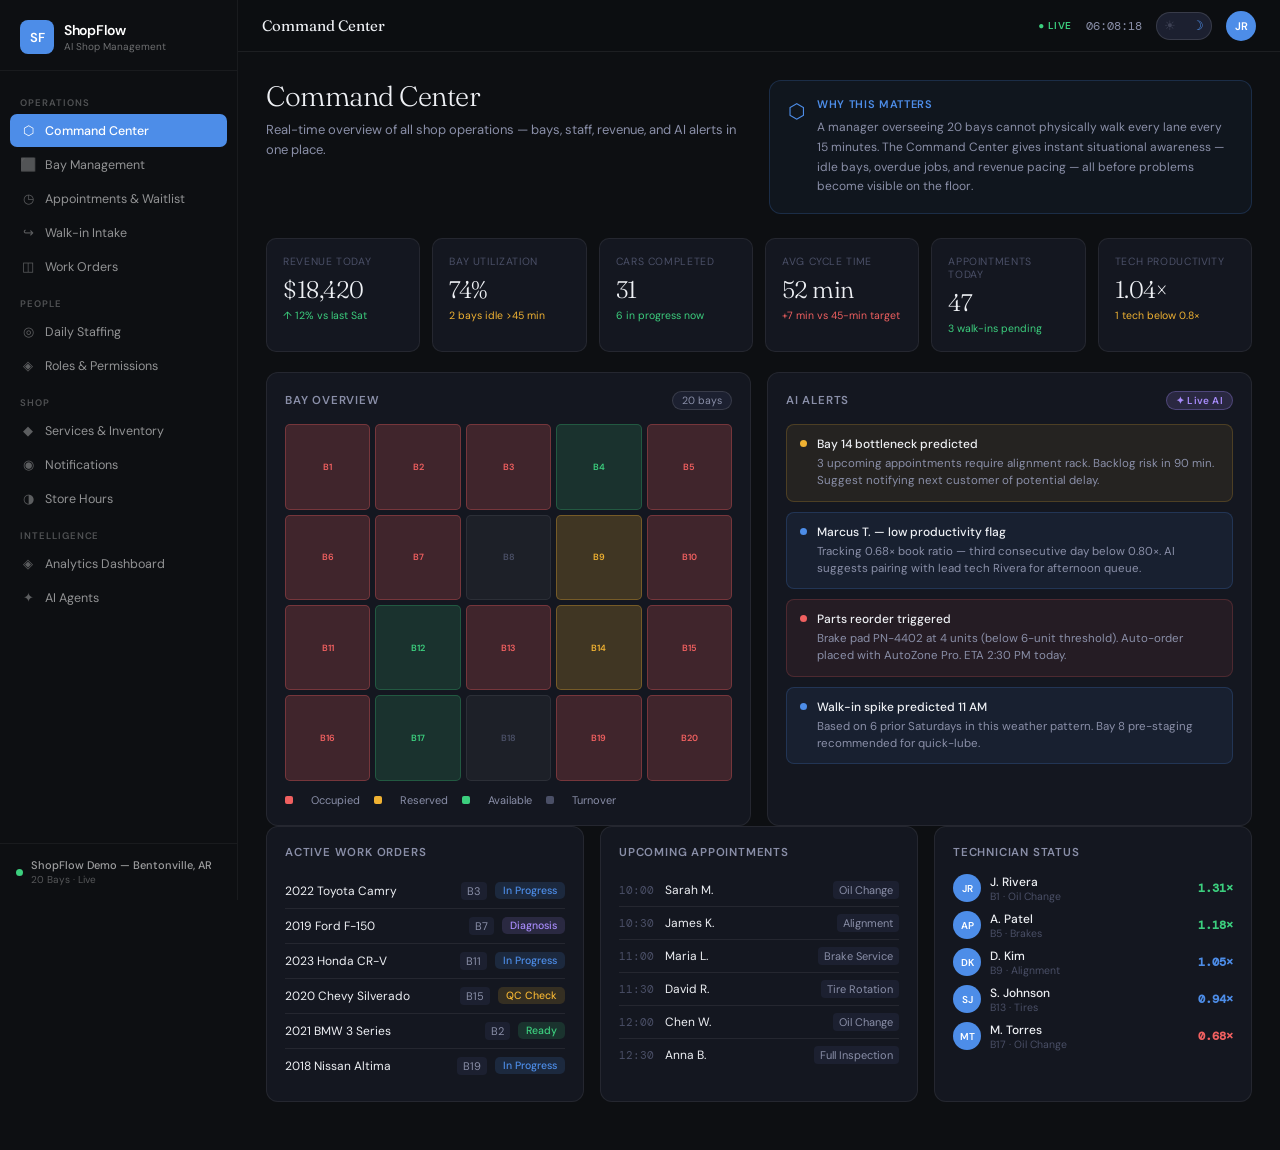
==== commit a29d7522: "Added Mobile support Here's everything that changed: Hamburger menu — a ☰ button appears in the top" ====
--- a/index.html
+++ b/index.html
@@ -92,9 +92,15 @@
   </div>
 </aside>
 
+<!-- Sidebar overlay (mobile tap-to-close) -->
+<div class="sidebar-overlay" id="sidebarOverlay" onclick="closeSidebar()"></div>
+
 <!-- TOP BAR -->
 <header class="topbar">
-  <div class="topbar-left">
+  <div class="topbar-left" style="display:flex;align-items:center;gap:4px;">
+    <button class="hamburger" id="hamburger" onclick="toggleSidebar()" aria-label="Toggle menu">
+      <span></span><span></span><span></span>
+    </button>
     <div class="breadcrumb" id="breadcrumb">Command Center</div>
   </div>
   <div class="topbar-right">
--- a/styles.css
+++ b/styles.css
@@ -836,7 +836,7 @@
 .agent-desc { font-size: 11.5px; color: var(--text-secondary); line-height: 1.6; }
 
 /* ══════════════════════════════════════════
-   RESPONSIVE
+   RESPONSIVE — TABLET
 ══════════════════════════════════════════ */
 @media (max-width: 1200px) {
   .kpi-row { grid-template-columns: repeat(3, 1fr); }
@@ -844,14 +844,178 @@
   .roles-grid { grid-template-columns: repeat(3, 1fr); }
   .ai-agent-grid-4 { grid-template-columns: repeat(2, 1fr); }
 }
-@media (max-width: 900px) {
-  .sidebar { width: 200px; }
-  .main-content { margin-left: 200px; }
-  .topbar { left: 200px; }
+
+/* ══════════════════════════════════════════
+   RESPONSIVE — MOBILE (≤768px)
+══════════════════════════════════════════ */
+
+/* Hamburger button — hidden on desktop */
+.hamburger {
+  display: none;
+  flex-direction: column;
+  gap: 4px;
+  cursor: pointer;
+  padding: 6px;
+  background: none;
+  border: none;
+  margin-right: 8px;
+}
+.hamburger span {
+  display: block;
+  width: 20px;
+  height: 2px;
+  background: var(--text-primary);
+  border-radius: 2px;
+  transition: all 0.25s;
+}
+.hamburger.open span:nth-child(1) { transform: translateY(6px) rotate(45deg); }
+.hamburger.open span:nth-child(2) { opacity: 0; }
+.hamburger.open span:nth-child(3) { transform: translateY(-6px) rotate(-45deg); }
+
+/* Sidebar overlay for mobile */
+.sidebar-overlay {
+  display: none;
+  position: fixed;
+  inset: 0;
+  background: rgba(0,0,0,0.55);
+  z-index: 95;
+}
+.sidebar-overlay.active { display: block; }
+
+@media (max-width: 768px) {
+  /* Show hamburger */
+  .hamburger { display: flex; }
+
+  /* Sidebar slides in from left, hidden by default */
+  .sidebar {
+    width: 260px;
+    transform: translateX(-100%);
+    transition: transform 0.28s cubic-bezier(0.4,0,0.2,1);
+    z-index: 200;
+  }
+  .sidebar.open { transform: translateX(0); }
+
+  /* Main content fills full width */
+  .main-content { margin-left: 0; }
+
+  /* Topbar spans full width */
+  .topbar {
+    left: 0;
+    padding: 0 14px;
+  }
+
+  /* Screens get tighter padding */
+  .screen { padding: 16px 14px 48px; }
+
+  /* Screen hero stacks */
+  .screen-hero { grid-template-columns: 1fr; gap: 12px; margin-bottom: 16px; }
+  .screen-title { font-size: 22px; }
+  .impact-card { padding: 12px 14px; }
+  .impact-text { font-size: 11.5px; }
+
+  /* KPI row: 2 columns on mobile */
+  .kpi-row { grid-template-columns: repeat(2, 1fr); gap: 8px; margin-bottom: 14px; }
+  .kpi-value { font-size: 20px; }
+
+  /* All multi-col layouts stack */
+  .two-col { grid-template-columns: 1fr; gap: 12px; }
+  .three-col { grid-template-columns: 1fr; gap: 12px; }
   .screen-hero { grid-template-columns: 1fr; }
-  .two-col { grid-template-columns: 1fr; }
-  .three-col { grid-template-columns: 1fr; }
-  .wo-board { grid-template-columns: 1fr 1fr; }
-  .ai-agent-grid { grid-template-columns: 1fr 1fr; }
-  .appt-header-row, .appt-full-row { grid-template-columns: 50px 1fr 0 1fr 0 80px; }
-}
+
+  /* Bay grids */
+  .mini-bay-grid { grid-template-columns: repeat(5, 1fr); gap: 4px; }
+  .mini-bay { font-size: 8px; }
+  .bay-full-grid { grid-template-columns: repeat(2, 1fr); gap: 8px; }
+  .bay-controls { flex-direction: column; gap: 8px; }
+  .filter-group { flex-wrap: wrap; }
+
+  /* Work order kanban: single column scroll */
+  .wo-board {
+    grid-template-columns: 1fr;
+    gap: 10px;
+  }
+
+  /* Appointments table: simplify columns */
+  .appt-header-row { display: none; }
+  .appt-full-row {
+    display: flex;
+    flex-direction: column;
+    gap: 4px;
+    padding: 10px 12px;
+    border: 1px solid var(--border);
+    border-radius: 8px;
+    margin-bottom: 6px;
+  }
+  .appt-full-row .bay-tag,
+  .appt-full-row .status-badge { display: inline-block; }
+
+  /* Roles: 2 cols */
+  .roles-grid { grid-template-columns: repeat(2, 1fr); gap: 10px; }
+  .role-icon { width: 40px; height: 40px; font-size: 13px; }
+
+  /* AI agents: 1 col */
+  .ai-agent-grid { grid-template-columns: 1fr; }
+  .ai-agent-grid-4 { grid-template-columns: 1fr; }
+
+  /* Staffing table: allow horizontal scroll */
+  .heatmap-container { overflow-x: auto; -webkit-overflow-scrolling: touch; }
+  .data-table { font-size: 11px; }
+  .data-table th, .data-table td { padding: 7px 6px; }
+
+  /* Notification log: simplify */
+  .nl-row {
+    grid-template-columns: 36px 44px 1fr;
+    grid-template-rows: auto auto;
+  }
+  .nl-row .nl-to { grid-column: 3; font-size: 11px; }
+  .nl-row .nl-msg { grid-column: 1 / -1; font-size: 11px; color: var(--text-muted); }
+  .nl-row .nl-status { display: none; }
+
+  /* Trigger list: stack */
+  .trigger-row { grid-template-columns: 1fr; gap: 3px; }
+  .trigger-event { font-size: 11.5px; }
+  .trigger-action { font-size: 11px; color: var(--text-muted); padding-left: 8px; border-left: 2px solid var(--border-mid); }
+
+  /* Analytics charts need min-height */
+  .revenue-chart { gap: 4px; }
+  .weekly-chart { gap: 6px; }
+
+  /* Form rows stack */
+  .form-row { grid-template-columns: 1fr; }
+
+  /* Panels */
+  .panel { padding: 14px; }
+
+  /* Hours */
+  .hours-row { gap: 8px; }
+  .day { width: 70px; font-size: 12px; }
+  .hours-time { font-size: 10.5px; width: 110px; }
+  .hours-rules { flex-direction: column; gap: 10px; }
+
+  /* Topbar right — hide time on small screens */
+  .time-display { display: none; }
+  .live-badge { font-size: 9px; }
+
+  /* Walk-in queue */
+  .queue-list .queue-row { flex-wrap: wrap; }
+
+  /* Staff recs */
+  .rec-item { flex-wrap: wrap; gap: 8px; }
+  .rec-item .btn-outline { width: 100%; }
+
+  /* Projection: scrollable */
+  .projection-grid { overflow-x: auto; -webkit-overflow-scrolling: touch; }
+
+  /* Topbar breadcrumb truncate */
+  .breadcrumb { font-size: 13px; white-space: nowrap; overflow: hidden; text-overflow: ellipsis; max-width: 160px; }
+}
+
+/* Extra small — phones < 380px */
+@media (max-width: 380px) {
+  .kpi-row { grid-template-columns: 1fr 1fr; }
+  .kpi-value { font-size: 18px; }
+  .bay-full-grid { grid-template-columns: 1fr 1fr; }
+  .roles-grid { grid-template-columns: 1fr 1fr; }
+  .screen { padding: 12px 10px 48px; }
+  .screen-title { font-size: 19px; }
+}
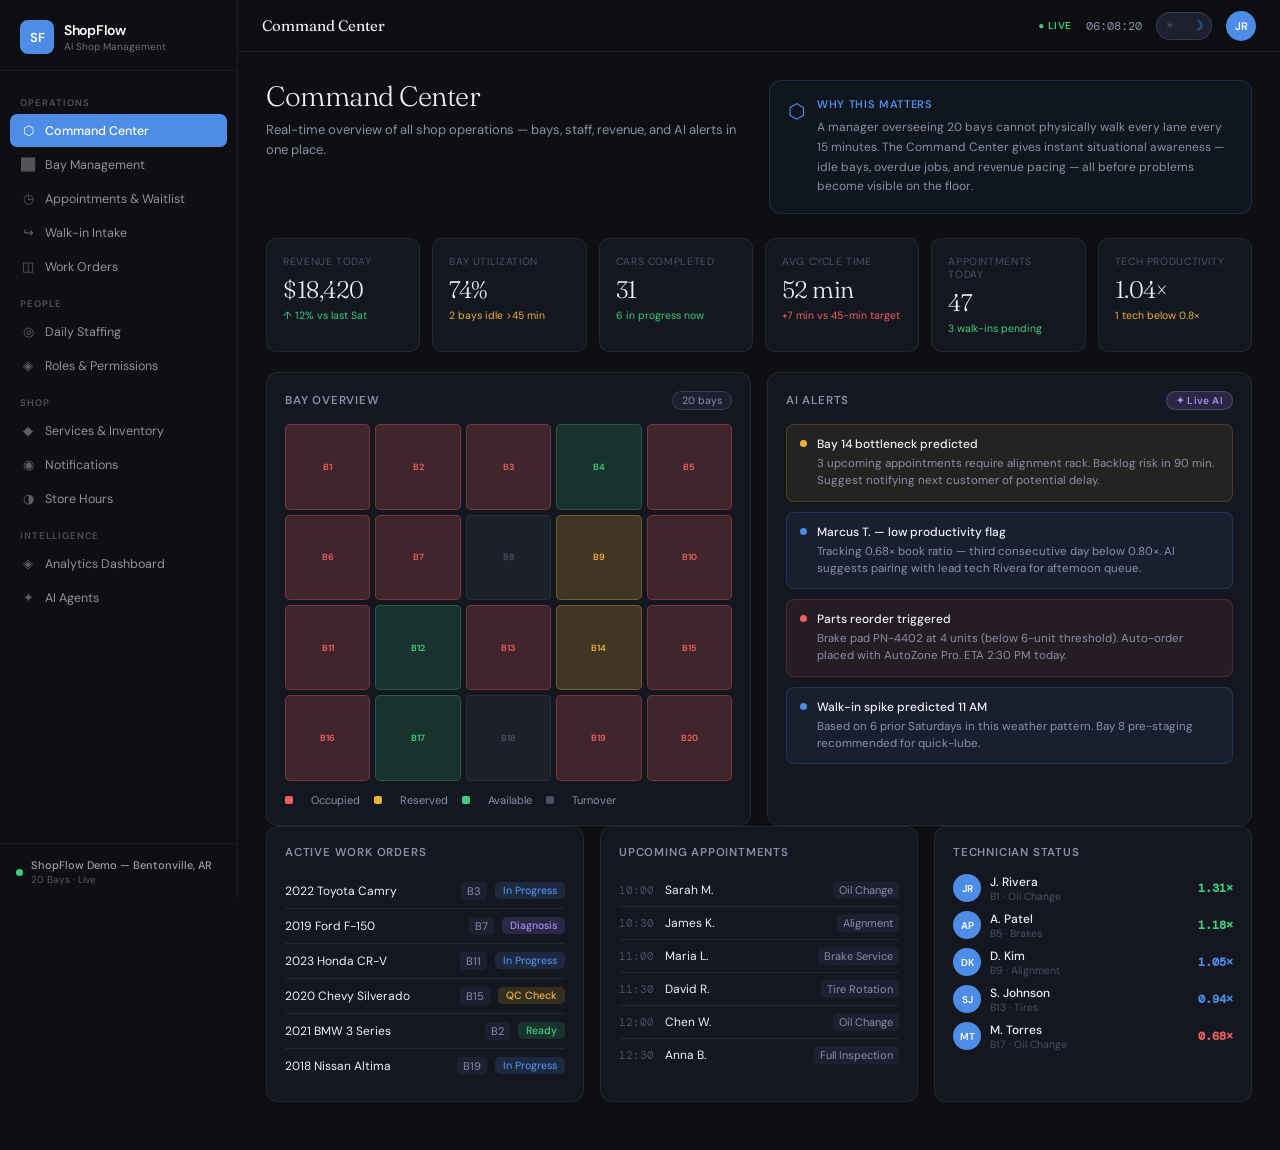
==== commit e29ed8b7: "Add files via upload Root cause: The sidebar has position: fixed which pins it to the viewport regar" ====
--- a/index.html
+++ b/index.html
@@ -97,7 +97,7 @@
 
 <!-- TOP BAR -->
 <header class="topbar">
-  <div class="topbar-left" style="display:flex;align-items:center;gap:4px;">
+  <div class="topbar-left">
     <button class="hamburger" id="hamburger" onclick="toggleSidebar()" aria-label="Toggle menu">
       <span></span><span></span><span></span>
     </button>
--- a/styles.css
+++ b/styles.css
@@ -90,9 +90,9 @@
   flex-direction: column;
   position: fixed;
   top: 0; left: 0; bottom: 0;
-  z-index: 100;
+  z-index: 200;
   overflow-y: auto;
-  transition: background 0.3s;
+  transition: background 0.3s, transform 0.28s cubic-bezier(0.4,0,0.2,1);
 }
 
 .sidebar-header { padding: 20px 20px 16px; border-bottom: 1px solid var(--sidebar-border); }
@@ -155,6 +155,7 @@
   z-index: 90;
   transition: background 0.3s, border-color 0.3s;
 }
+.topbar-left { display: flex; align-items: center; gap: 4px; min-width: 0; }
 .breadcrumb {
   font-family: var(--font-serif);
   font-size: 15px;
@@ -836,7 +837,44 @@
 .agent-desc { font-size: 11.5px; color: var(--text-secondary); line-height: 1.6; }
 
 /* ══════════════════════════════════════════
-   RESPONSIVE — TABLET
+   HAMBURGER — always in DOM, hidden desktop
+══════════════════════════════════════════ */
+.hamburger {
+  display: none;
+  flex-direction: column;
+  justify-content: center;
+  gap: 5px;
+  cursor: pointer;
+  padding: 8px 6px;
+  background: none;
+  border: none;
+  flex-shrink: 0;
+}
+.hamburger span {
+  display: block;
+  width: 22px;
+  height: 2px;
+  background: var(--text-primary);
+  border-radius: 2px;
+  transition: transform 0.25s, opacity 0.25s;
+}
+.hamburger.open span:nth-child(1) { transform: translateY(7px) rotate(45deg); }
+.hamburger.open span:nth-child(2) { opacity: 0; transform: scaleX(0); }
+.hamburger.open span:nth-child(3) { transform: translateY(-7px) rotate(-45deg); }
+
+/* Overlay — hidden by default */
+.sidebar-overlay {
+  display: none;
+  position: fixed;
+  inset: 0;
+  background: rgba(0,0,0,0.6);
+  z-index: 190;
+  backdrop-filter: blur(2px);
+}
+.sidebar-overlay.active { display: block; }
+
+/* ══════════════════════════════════════════
+   RESPONSIVE — TABLET (≤1200px)
 ══════════════════════════════════════════ */
 @media (max-width: 1200px) {
   .kpi-row { grid-template-columns: repeat(3, 1fr); }
@@ -847,175 +885,162 @@
 
 /* ══════════════════════════════════════════
    RESPONSIVE — MOBILE (≤768px)
-══════════════════════════════════════════ */
-
-/* Hamburger button — hidden on desktop */
-.hamburger {
-  display: none;
-  flex-direction: column;
-  gap: 4px;
-  cursor: pointer;
-  padding: 6px;
-  background: none;
-  border: none;
-  margin-right: 8px;
-}
-.hamburger span {
-  display: block;
-  width: 20px;
-  height: 2px;
-  background: var(--text-primary);
-  border-radius: 2px;
-  transition: all 0.25s;
-}
-.hamburger.open span:nth-child(1) { transform: translateY(6px) rotate(45deg); }
-.hamburger.open span:nth-child(2) { opacity: 0; }
-.hamburger.open span:nth-child(3) { transform: translateY(-6px) rotate(-45deg); }
-
-/* Sidebar overlay for mobile */
-.sidebar-overlay {
-  display: none;
-  position: fixed;
-  inset: 0;
-  background: rgba(0,0,0,0.55);
-  z-index: 95;
-}
-.sidebar-overlay.active { display: block; }
-
+   KEY: sidebar starts OFF-SCREEN via transform
+══════════════════════════════════════════ */
 @media (max-width: 768px) {
-  /* Show hamburger */
-  .hamburger { display: flex; }
-
-  /* Sidebar slides in from left, hidden by default */
+
+  /* --- Sidebar: off-screen by default --- */
   .sidebar {
-    width: 260px;
     transform: translateX(-100%);
-    transition: transform 0.28s cubic-bezier(0.4,0,0.2,1);
+    width: 270px;
     z-index: 200;
   }
-  .sidebar.open { transform: translateX(0); }
-
-  /* Main content fills full width */
-  .main-content { margin-left: 0; }
-
-  /* Topbar spans full width */
+  /* Sidebar slides in when .open is added by JS */
+  .sidebar.open {
+    transform: translateX(0);
+  }
+
+  /* --- Topbar: full width, left:0 --- */
   .topbar {
-    left: 0;
-    padding: 0 14px;
+    left: 0 !important;
+    right: 0;
+    padding: 0 12px;
   }
 
-  /* Screens get tighter padding */
-  .screen { padding: 16px 14px 48px; }
-
-  /* Screen hero stacks */
-  .screen-hero { grid-template-columns: 1fr; gap: 12px; margin-bottom: 16px; }
-  .screen-title { font-size: 22px; }
-  .impact-card { padding: 12px 14px; }
-  .impact-text { font-size: 11.5px; }
-
-  /* KPI row: 2 columns on mobile */
-  .kpi-row { grid-template-columns: repeat(2, 1fr); gap: 8px; margin-bottom: 14px; }
-  .kpi-value { font-size: 20px; }
-
-  /* All multi-col layouts stack */
-  .two-col { grid-template-columns: 1fr; gap: 12px; }
-  .three-col { grid-template-columns: 1fr; gap: 12px; }
-  .screen-hero { grid-template-columns: 1fr; }
-
-  /* Bay grids */
+  /* --- Main content: no left margin --- */
+  .main-content {
+    margin-left: 0 !important;
+  }
+
+  /* --- Show hamburger --- */
+  .hamburger { display: flex; }
+
+  /* --- Screen padding --- */
+  .screen { padding: 14px 12px 60px; }
+
+  /* --- Screen hero: single column --- */
+  .screen-hero {
+    grid-template-columns: 1fr;
+    gap: 12px;
+    margin-bottom: 14px;
+  }
+  .screen-title { font-size: 21px; }
+  .screen-subtitle { font-size: 12px; }
+  .impact-card { padding: 12px; }
+  .impact-text { font-size: 11px; }
+
+  /* --- KPI: 2 columns --- */
+  .kpi-row {
+    grid-template-columns: repeat(2, 1fr);
+    gap: 8px;
+    margin-bottom: 12px;
+  }
+  .kpi-value { font-size: 19px; }
+  .kpi-label { font-size: 9.5px; }
+  .kpi-trend { font-size: 10px; }
+
+  /* --- All grids collapse to 1 col --- */
+  .two-col   { grid-template-columns: 1fr; gap: 10px; }
+  .three-col { grid-template-columns: 1fr; gap: 10px; }
+
+  /* --- Panels tighter --- */
+  .panel { padding: 12px; }
+  .panel-header { margin-bottom: 10px; }
+
+  /* --- Bay grid: 2 cols --- */
   .mini-bay-grid { grid-template-columns: repeat(5, 1fr); gap: 4px; }
-  .mini-bay { font-size: 8px; }
   .bay-full-grid { grid-template-columns: repeat(2, 1fr); gap: 8px; }
-  .bay-controls { flex-direction: column; gap: 8px; }
-  .filter-group { flex-wrap: wrap; }
-
-  /* Work order kanban: single column scroll */
-  .wo-board {
-    grid-template-columns: 1fr;
-    gap: 10px;
-  }
-
-  /* Appointments table: simplify columns */
+  .bay-controls { flex-direction: column; gap: 6px; }
+  .filter-group { flex-wrap: wrap; gap: 4px; }
+  .filter-btn { padding: 5px 10px; font-size: 11px; }
+
+  /* --- Work orders: 1 col kanban --- */
+  .wo-board { grid-template-columns: 1fr; gap: 10px; }
+
+  /* --- Appointments: card style rows --- */
   .appt-header-row { display: none; }
   .appt-full-row {
     display: flex;
-    flex-direction: column;
-    gap: 4px;
-    padding: 10px 12px;
+    flex-wrap: wrap;
+    gap: 4px 8px;
+    padding: 10px;
     border: 1px solid var(--border);
     border-radius: 8px;
     margin-bottom: 6px;
+    cursor: pointer;
   }
-  .appt-full-row .bay-tag,
-  .appt-full-row .status-badge { display: inline-block; }
-
-  /* Roles: 2 cols */
-  .roles-grid { grid-template-columns: repeat(2, 1fr); gap: 10px; }
-  .role-icon { width: 40px; height: 40px; font-size: 13px; }
-
-  /* AI agents: 1 col */
-  .ai-agent-grid { grid-template-columns: 1fr; }
+  .appt-full-row > * { flex-shrink: 0; }
+
+  /* --- Roles: 2 cols --- */
+  .roles-grid { grid-template-columns: repeat(2, 1fr); gap: 8px; }
+  .role-card { padding: 14px 10px; }
+  .role-icon { width: 38px; height: 38px; font-size: 12px; margin-bottom: 8px; }
+  .role-name { font-size: 12px; }
+  .role-access { font-size: 9.5px; }
+
+  /* --- AI agents: 1 col --- */
+  .ai-agent-grid,
   .ai-agent-grid-4 { grid-template-columns: 1fr; }
 
-  /* Staffing table: allow horizontal scroll */
-  .heatmap-container { overflow-x: auto; -webkit-overflow-scrolling: touch; }
-  .data-table { font-size: 11px; }
-  .data-table th, .data-table td { padding: 7px 6px; }
-
-  /* Notification log: simplify */
-  .nl-row {
-    grid-template-columns: 36px 44px 1fr;
-    grid-template-rows: auto auto;
+  /* --- Scrollable wide tables --- */
+  .heatmap-container,
+  .projection-grid { overflow-x: auto; -webkit-overflow-scrolling: touch; }
+  .data-table { font-size: 11px; min-width: 500px; }
+  .data-table th, .data-table td { padding: 6px 5px; }
+
+  /* --- Notification log --- */
+  .nl-row { grid-template-columns: 38px 44px 1fr 28px; }
+  .nl-msg { display: none; }
+
+  /* --- Trigger list --- */
+  .trigger-row { grid-template-columns: 1fr; gap: 2px; padding: 8px 0; }
+  .trigger-action { font-size: 11px; color: var(--text-muted); padding-left: 6px; border-left: 2px solid var(--border-mid); }
+
+  /* --- Form inputs --- */
+  .form-row { grid-template-columns: 1fr; }
+  .form-input { font-size: 16px; } /* prevent iOS zoom on focus */
+
+  /* --- Hours --- */
+  .hours-row { gap: 6px; }
+  .day { width: 64px; font-size: 11.5px; }
+  .hours-time { font-size: 10px; width: 100px; }
+  .hours-rules { flex-direction: column; gap: 8px; }
+
+  /* --- Topbar right: hide clock --- */
+  .time-display { display: none; }
+
+  /* --- Breadcrumb --- */
+  .breadcrumb {
+    font-size: 13px;
+    max-width: 170px;
+    white-space: nowrap;
+    overflow: hidden;
+    text-overflow: ellipsis;
   }
-  .nl-row .nl-to { grid-column: 3; font-size: 11px; }
-  .nl-row .nl-msg { grid-column: 1 / -1; font-size: 11px; color: var(--text-muted); }
-  .nl-row .nl-status { display: none; }
-
-  /* Trigger list: stack */
-  .trigger-row { grid-template-columns: 1fr; gap: 3px; }
-  .trigger-event { font-size: 11.5px; }
-  .trigger-action { font-size: 11px; color: var(--text-muted); padding-left: 8px; border-left: 2px solid var(--border-mid); }
-
-  /* Analytics charts need min-height */
-  .revenue-chart { gap: 4px; }
-  .weekly-chart { gap: 6px; }
-
-  /* Form rows stack */
-  .form-row { grid-template-columns: 1fr; }
-
-  /* Panels */
-  .panel { padding: 14px; }
-
-  /* Hours */
-  .hours-row { gap: 8px; }
-  .day { width: 70px; font-size: 12px; }
-  .hours-time { font-size: 10.5px; width: 110px; }
-  .hours-rules { flex-direction: column; gap: 10px; }
-
-  /* Topbar right — hide time on small screens */
-  .time-display { display: none; }
-  .live-badge { font-size: 9px; }
-
-  /* Walk-in queue */
-  .queue-list .queue-row { flex-wrap: wrap; }
-
-  /* Staff recs */
-  .rec-item { flex-wrap: wrap; gap: 8px; }
-  .rec-item .btn-outline { width: 100%; }
-
-  /* Projection: scrollable */
-  .projection-grid { overflow-x: auto; -webkit-overflow-scrolling: touch; }
-
-  /* Topbar breadcrumb truncate */
-  .breadcrumb { font-size: 13px; white-space: nowrap; overflow: hidden; text-overflow: ellipsis; max-width: 160px; }
-}
-
-/* Extra small — phones < 380px */
+
+  /* --- Staffing recs --- */
+  .rec-item { flex-wrap: wrap; }
+  .rec-item .btn-outline { margin-top: 4px; }
+
+  /* --- Charts --- */
+  .revenue-chart { gap: 3px; }
+  .weekly-chart { gap: 5px; }
+  .noshow-chart { gap: 5px; }
+
+  /* --- Waitlist --- */
+  .wait-row { flex-wrap: wrap; }
+}
+
+/* ══════════════════════════════════════════
+   EXTRA SMALL — phones < 380px
+══════════════════════════════════════════ */
 @media (max-width: 380px) {
-  .kpi-row { grid-template-columns: 1fr 1fr; }
-  .kpi-value { font-size: 18px; }
+  .screen { padding: 10px 10px 60px; }
+  .kpi-row { grid-template-columns: 1fr 1fr; gap: 6px; }
+  .kpi-value { font-size: 17px; }
   .bay-full-grid { grid-template-columns: 1fr 1fr; }
   .roles-grid { grid-template-columns: 1fr 1fr; }
-  .screen { padding: 12px 10px 48px; }
-  .screen-title { font-size: 19px; }
-}
+  .screen-title { font-size: 18px; }
+  .topbar-right gap { gap: 8px; }
+  .user-avatar { width: 26px; height: 26px; font-size: 10px; }
+}
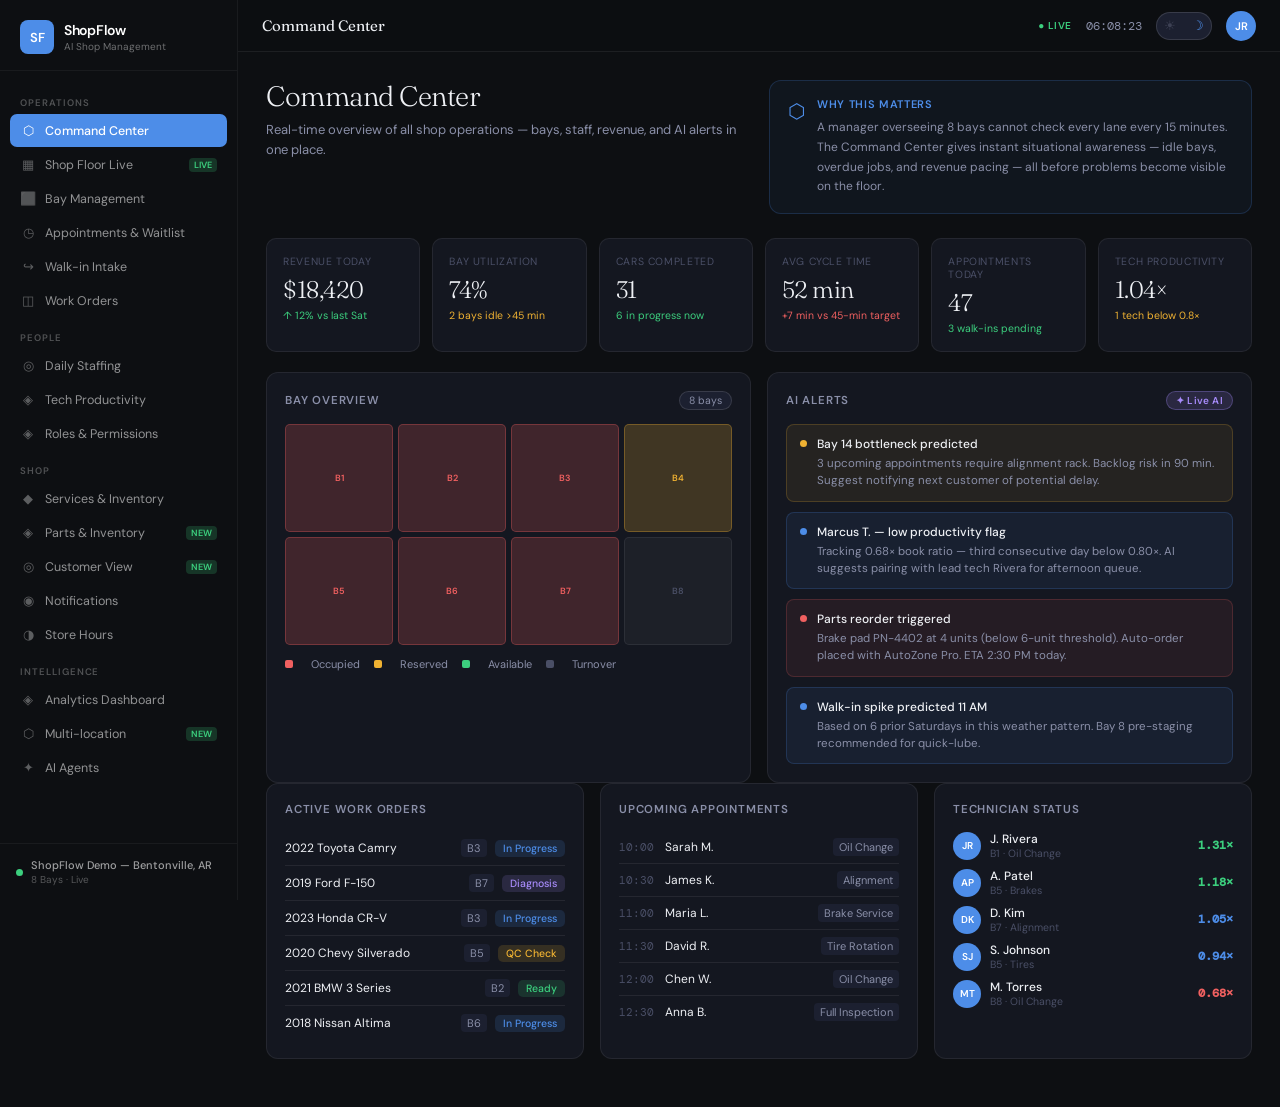
==== commit 2373ded1: "Add files via upload" ====
--- a/index.html
+++ b/index.html
@@ -29,6 +29,11 @@
       <span class="nav-icon">⬡</span>
       <span>Command Center</span>
     </a>
+    <a class="nav-item" href="shopfloor.html" style="text-decoration:none">
+      <span class="nav-icon">▦</span>
+      <span>Shop Floor Live</span>
+      <span style="margin-left:auto;font-size:9px;background:rgba(60,207,126,0.2);color:#3ccf7e;border-radius:4px;padding:1px 5px;font-weight:600">LIVE</span>
+    </a>
     <a class="nav-item" data-screen="bays" onclick="showScreen('bays')">
       <span class="nav-icon">⬜</span>
       <span>Bay Management</span>
@@ -51,6 +56,10 @@
       <span class="nav-icon">◎</span>
       <span>Daily Staffing</span>
     </a>
+    <a class="nav-item" href="techproductivity.html" style="text-decoration:none">
+      <span class="nav-icon">◈</span>
+      <span>Tech Productivity</span>
+    </a>
     <a class="nav-item" data-screen="roles" onclick="showScreen('roles')">
       <span class="nav-icon">◈</span>
       <span>Roles & Permissions</span>
@@ -61,6 +70,16 @@
       <span class="nav-icon">◆</span>
       <span>Services & Inventory</span>
     </a>
+    <a class="nav-item" href="parts.html" style="text-decoration:none">
+      <span class="nav-icon">◈</span>
+      <span>Parts & Inventory</span>
+      <span style="margin-left:auto;font-size:9px;background:rgba(60,207,126,0.2);color:#3ccf7e;border-radius:4px;padding:1px 5px;font-weight:600">NEW</span>
+    </a>
+    <a class="nav-item" href="customer.html" target="_blank" style="text-decoration:none">
+      <span class="nav-icon">◎</span>
+      <span>Customer View</span>
+      <span style="margin-left:auto;font-size:9px;background:rgba(60,207,126,0.2);color:#3ccf7e;border-radius:4px;padding:1px 5px;font-weight:600">NEW</span>
+    </a>
     <a class="nav-item" data-screen="notifications" onclick="showScreen('notifications')">
       <span class="nav-icon">◉</span>
       <span>Notifications</span>
@@ -74,6 +93,11 @@
     <a class="nav-item" data-screen="analytics" onclick="showScreen('analytics')">
       <span class="nav-icon">◈</span>
       <span>Analytics Dashboard</span>
+    </a>
+    <a class="nav-item" href="multilocation.html" style="text-decoration:none">
+      <span class="nav-icon">⬡</span>
+      <span>Multi-location</span>
+      <span style="margin-left:auto;font-size:9px;background:rgba(60,207,126,0.2);color:#3ccf7e;border-radius:4px;padding:1px 5px;font-weight:600">NEW</span>
     </a>
     <a class="nav-item" data-screen="ai" onclick="showScreen('ai')">
       <span class="nav-icon">✦</span>
@@ -86,7 +110,7 @@
       <div class="store-dot"></div>
       <div>
         <div class="store-name">ShopFlow Demo — Bentonville, AR</div>
-        <div class="store-status">20 Bays · Live</div>
+        <div class="store-status">8 Bays · Live</div>
       </div>
     </div>
   </div>
@@ -129,7 +153,7 @@
           <div class="impact-icon">⬡</div>
           <div class="impact-body">
             <div class="impact-title">Why this matters</div>
-            <div class="impact-text">A manager overseeing 20 bays cannot physically walk every lane every 15 minutes. The Command Center gives instant situational awareness — idle bays, overdue jobs, and revenue pacing — all before problems become visible on the floor.</div>
+            <div class="impact-text">A manager overseeing 8 bays cannot check every lane every 15 minutes. The Command Center gives instant situational awareness — idle bays, overdue jobs, and revenue pacing — all before problems become visible on the floor.</div>
           </div>
         </div>
       </div>
@@ -172,7 +196,7 @@
       <div class="panel">
         <div class="panel-header">
           <span class="panel-title">Bay overview</span>
-          <span class="panel-badge">20 bays</span>
+          <span class="panel-badge">8 bays</span>
         </div>
         <div class="mini-bay-grid" id="dashBayGrid"></div>
         <div class="panel-legend">
@@ -226,10 +250,10 @@
         <div class="wo-list">
           <div class="wo-row"><span class="wo-car">2022 Toyota Camry</span><span class="wo-bay">B3</span><span class="wo-status in-progress">In Progress</span></div>
           <div class="wo-row"><span class="wo-car">2019 Ford F-150</span><span class="wo-bay">B7</span><span class="wo-status diag">Diagnosis</span></div>
-          <div class="wo-row"><span class="wo-car">2023 Honda CR-V</span><span class="wo-bay">B11</span><span class="wo-status in-progress">In Progress</span></div>
-          <div class="wo-row"><span class="wo-car">2020 Chevy Silverado</span><span class="wo-bay">B15</span><span class="wo-status qc">QC Check</span></div>
+          <div class="wo-row"><span class="wo-car">2023 Honda CR-V</span><span class="wo-bay">B3</span><span class="wo-status in-progress">In Progress</span></div>
+          <div class="wo-row"><span class="wo-car">2020 Chevy Silverado</span><span class="wo-bay">B5</span><span class="wo-status qc">QC Check</span></div>
           <div class="wo-row"><span class="wo-car">2021 BMW 3 Series</span><span class="wo-bay">B2</span><span class="wo-status ready">Ready</span></div>
-          <div class="wo-row"><span class="wo-car">2018 Nissan Altima</span><span class="wo-bay">B19</span><span class="wo-status in-progress">In Progress</span></div>
+          <div class="wo-row"><span class="wo-car">2018 Nissan Altima</span><span class="wo-bay">B6</span><span class="wo-status in-progress">In Progress</span></div>
         </div>
       </div>
       <div class="panel">
@@ -248,9 +272,9 @@
         <div class="tech-list">
           <div class="tech-row"><div class="tech-avatar">JR</div><div class="tech-info"><div class="tech-name">J. Rivera</div><div class="tech-task">B1 · Oil Change</div></div><div class="tech-ratio high">1.31×</div></div>
           <div class="tech-row"><div class="tech-avatar">AP</div><div class="tech-info"><div class="tech-name">A. Patel</div><div class="tech-task">B5 · Brakes</div></div><div class="tech-ratio high">1.18×</div></div>
-          <div class="tech-row"><div class="tech-avatar">DK</div><div class="tech-info"><div class="tech-name">D. Kim</div><div class="tech-task">B9 · Alignment</div></div><div class="tech-ratio mid">1.05×</div></div>
-          <div class="tech-row"><div class="tech-avatar">SJ</div><div class="tech-info"><div class="tech-name">S. Johnson</div><div class="tech-task">B13 · Tires</div></div><div class="tech-ratio mid">0.94×</div></div>
-          <div class="tech-row"><div class="tech-avatar">MT</div><div class="tech-info"><div class="tech-name">M. Torres</div><div class="tech-task">B17 · Oil Change</div></div><div class="tech-ratio low">0.68×</div></div>
+          <div class="tech-row"><div class="tech-avatar">DK</div><div class="tech-info"><div class="tech-name">D. Kim</div><div class="tech-task">B7 · Alignment</div></div><div class="tech-ratio mid">1.05×</div></div>
+          <div class="tech-row"><div class="tech-avatar">SJ</div><div class="tech-info"><div class="tech-name">S. Johnson</div><div class="tech-task">B5 · Tires</div></div><div class="tech-ratio mid">0.94×</div></div>
+          <div class="tech-row"><div class="tech-avatar">MT</div><div class="tech-info"><div class="tech-name">M. Torres</div><div class="tech-task">B8 · Oil Change</div></div><div class="tech-ratio low">0.68×</div></div>
         </div>
       </div>
     </div>
@@ -261,13 +285,13 @@
     <div class="screen-hero">
       <div class="hero-text">
         <h1 class="screen-title">Bay Management</h1>
-        <p class="screen-subtitle">20 bays, always accounted for — real-time status, type profiles, and forward occupancy projection.</p>
+        <p class="screen-subtitle">8 bays, always accounted for — real-time status, type profiles, and forward occupancy projection.</p>
       </div>
       <div class="hero-impact">
         <div class="impact-card">
           <div class="impact-icon">⬡</div>
           <div class="impact-body">
-            <div class="impact-title">Bay Management — 20 Bays, Always Accounted For</div>
+            <div class="impact-title">Bay Management — 8 Bays, Always Accounted For</div>
             <div class="impact-text">The bay board is the heartbeat of the entire system. Every bay carries a profile — chassis lift, drive-on lift, alignment rack, lube pit, tire mount — and whether it's currently occupied, reserved, cleaning, or open. The key intelligence is the <strong>daily occupancy projection</strong>: at any moment the system reads every appointment and projects forward hour by hour to show exactly which bays are spoken for and when they free up. If a customer calls at 10 AM asking for an alignment, it checks whether Bay 7 is clear in the 11 AM–12:30 PM window needed — preventing double-booking at the <em>resource level</em>, not just the calendar level. Bay types are granular: a chassis lift and drive-on lift are not interchangeable. Some bays support dual-purpose capability tags.</div>
           </div>
         </div>
@@ -276,7 +300,7 @@
 
     <div class="bay-controls">
       <div class="filter-group">
-        <button class="filter-btn active" onclick="filterBays('all', this)">All 20</button>
+        <button class="filter-btn active" onclick="filterBays('all', this)">All 8</button>
         <button class="filter-btn" onclick="filterBays('occupied', this)">Occupied</button>
         <button class="filter-btn" onclick="filterBays('available', this)">Available</button>
         <button class="filter-btn" onclick="filterBays('reserved', this)">Reserved</button>
@@ -335,8 +359,8 @@
           <div class="appt-header-row"><span>Time</span><span>Customer</span><span>Vehicle</span><span>Service</span><span>Bay</span><span>Status</span></div>
           <div class="appt-full-row confirmed"><span class="appt-t">8:00</span><span>Sarah Martinez</span><span>2022 Camry</span><span>Oil Change</span><span class="bay-tag">B3</span><span class="status-badge confirmed">Confirmed</span></div>
           <div class="appt-full-row confirmed"><span class="appt-t">8:30</span><span>James Kim</span><span>2020 F-150</span><span>Alignment</span><span class="bay-tag">B7</span><span class="status-badge confirmed">Confirmed</span></div>
-          <div class="appt-full-row in-progress"><span class="appt-t">9:00</span><span>Maria Lopez</span><span>2023 CR-V</span><span>Brake Service</span><span class="bay-tag">B11</span><span class="status-badge in-bay">In Bay</span></div>
-          <div class="appt-full-row in-progress"><span class="appt-t">9:30</span><span>David Rowe</span><span>2021 Silverado</span><span>Tire Rotation</span><span class="bay-tag">B15</span><span class="status-badge in-bay">In Bay</span></div>
+          <div class="appt-full-row in-progress"><span class="appt-t">9:00</span><span>Maria Lopez</span><span>2023 CR-V</span><span>Brake Service</span><span class="bay-tag">B3</span><span class="status-badge in-bay">In Bay</span></div>
+          <div class="appt-full-row in-progress"><span class="appt-t">9:30</span><span>David Rowe</span><span>2021 Silverado</span><span>Tire Rotation</span><span class="bay-tag">B5</span><span class="status-badge in-bay">In Bay</span></div>
           <div class="appt-full-row upcoming"><span class="appt-t">10:00</span><span>Chen Wei</span><span>2024 Accord</span><span>Oil Change</span><span class="bay-tag">—</span><span class="status-badge upcoming">Upcoming</span></div>
           <div class="appt-full-row upcoming risk"><span class="appt-t">10:30</span><span>Anna Brewer</span><span>2019 Mustang</span><span>Full Inspection</span><span class="bay-tag">—</span><span class="status-badge risk">⚠ Risk</span></div>
           <div class="appt-full-row upcoming"><span class="appt-t">11:00</span><span>Robert Clark</span><span>2022 Tacoma</span><span>Alignment</span><span class="bay-tag">—</span><span class="status-badge upcoming">Upcoming</span></div>
@@ -537,7 +561,7 @@
       <div class="wo-column">
         <div class="wo-col-header inbay-h">In Bay <span class="col-count">4</span></div>
         <div class="wo-card inbay"><div class="wo-card-vehicle">2022 Toyota Camry</div><div class="wo-card-svc">Oil Change · Bay 3</div><div class="wo-card-meta"><span>J. Rivera</span><span class="wo-timer">00:22</span></div></div>
-        <div class="wo-card inbay"><div class="wo-card-vehicle">2023 Honda CR-V</div><div class="wo-card-svc">Brake Service · Bay 11</div><div class="wo-card-meta"><span>A. Patel</span><span class="wo-timer">00:48</span></div></div>
+        <div class="wo-card inbay"><div class="wo-card-vehicle">2023 Honda CR-V</div><div class="wo-card-svc">Brake Service · Bay 3</div><div class="wo-card-meta"><span>A. Patel</span><span class="wo-timer">00:48</span></div></div>
         <div class="wo-card inbay"><div class="wo-card-vehicle">2019 Ford F-150</div><div class="wo-card-svc">Alignment · Bay 7</div><div class="wo-card-meta"><span>D. Kim</span><span class="wo-timer">00:31</span></div></div>
         <div class="wo-card inbay over"><div class="wo-card-vehicle">2020 BMW 3 Series</div><div class="wo-card-svc">Full Inspection · Bay 2</div><div class="wo-card-meta"><span>M. Torres</span><span class="wo-timer over-t">01:12 ⚠</span></div></div>
       </div>
@@ -766,7 +790,7 @@
           <div class="nl-row"><span class="nl-time">9:38</span><span class="nl-type push">Push</span><span class="nl-to">Tech Rivera</span><span class="nl-msg">2022 Camry checked in — Bay 3 ready</span><span class="nl-status delivered">✓</span></div>
           <div class="nl-row"><span class="nl-time">9:15</span><span class="nl-type email">Email</span><span class="nl-to">James K.</span><span class="nl-msg">Service started — track your vehicle</span><span class="nl-status delivered">✓</span></div>
           <div class="nl-row"><span class="nl-time">9:02</span><span class="nl-type sms">SMS</span><span class="nl-to">Maria L.</span><span class="nl-msg">Your car is ready for pickup!</span><span class="nl-status delivered">✓</span></div>
-          <div class="nl-row"><span class="nl-time">8:50</span><span class="nl-type push">Push</span><span class="nl-to">Tech Patel</span><span class="nl-msg">New job: 2023 CR-V brake service, Bay 11</span><span class="nl-status delivered">✓</span></div>
+          <div class="nl-row"><span class="nl-time">8:50</span><span class="nl-type push">Push</span><span class="nl-to">Tech Patel</span><span class="nl-msg">New job: 2023 CR-V brake service, Bay 3</span><span class="nl-status delivered">✓</span></div>
           <div class="nl-row"><span class="nl-time">8:30</span><span class="nl-type email">Email</span><span class="nl-to">Anna B.</span><span class="nl-msg">Reminder: appointment at 10:30 AM today</span><span class="nl-status delivered">✓</span></div>
           <div class="nl-row"><span class="nl-time">8:00</span><span class="nl-type sms">SMS</span><span class="nl-to">Chen W.</span><span class="nl-msg">Reminder: your 10 AM oil change today</span><span class="nl-status sent">→</span></div>
           <div class="nl-row"><span class="nl-time">7:55</span><span class="nl-type push">Push</span><span class="nl-to">Manager</span><span class="nl-msg">Brake pad PN-4402 below threshold — auto-reorder triggered</span><span class="nl-status delivered">✓</span></div>
@@ -972,7 +996,7 @@
         <div class="ai-agent-grid ai-agent-grid-4">
           <div class="ai-agent-card"><div class="agent-badge rt-b">Real-time</div><div class="agent-title">Dynamic staffing optimizer</div><div class="agent-desc">Continuously compares projected demand vs staffing. Suggests calling in additional techs or releasing early based on live bay load and the remaining appointment queue.</div></div>
           <div class="ai-agent-card"><div class="agent-badge rt-b">Real-time</div><div class="agent-title">Cycle time watchdog</div><div class="agent-desc">Alerts when a job exceeds book time by &gt;20%. Identifies the root cause pattern (parts delay, skill gap, complexity) and surfaces the right intervention to the manager.</div></div>
-          <div class="ai-agent-card"><div class="agent-badge rt-b">Real-time</div><div class="agent-title">Walk-in slot optimizer</div><div class="agent-desc">When a walk-in arrives, scans all 20 bays and calculates the exact insertion point that minimizes disruption to committed appointments while maximizing throughput.</div></div>
+          <div class="ai-agent-card"><div class="agent-badge rt-b">Real-time</div><div class="agent-title">Walk-in slot optimizer</div><div class="agent-desc">When a walk-in arrives, scans all 8 bays and calculates the exact insertion point that minimizes disruption to committed appointments while maximizing throughput.</div></div>
           <div class="ai-agent-card"><div class="agent-badge rt-b">Real-time</div><div class="agent-title">Revenue pacing agent</div><div class="agent-desc">Compares revenue trajectory vs target every 30 minutes. If pacing behind, surfaces specific actions: push a promotion, offer a service upsell, or fill an open bay.</div></div>
         </div>
       </div>
--- a/styles.css
+++ b/styles.css
@@ -368,7 +368,7 @@
 ══════════════════════════════════════════ */
 .mini-bay-grid {
   display: grid;
-  grid-template-columns: repeat(5, 1fr);
+  grid-template-columns: repeat(4, 1fr);
   gap: 5px;
 }
 .mini-bay {
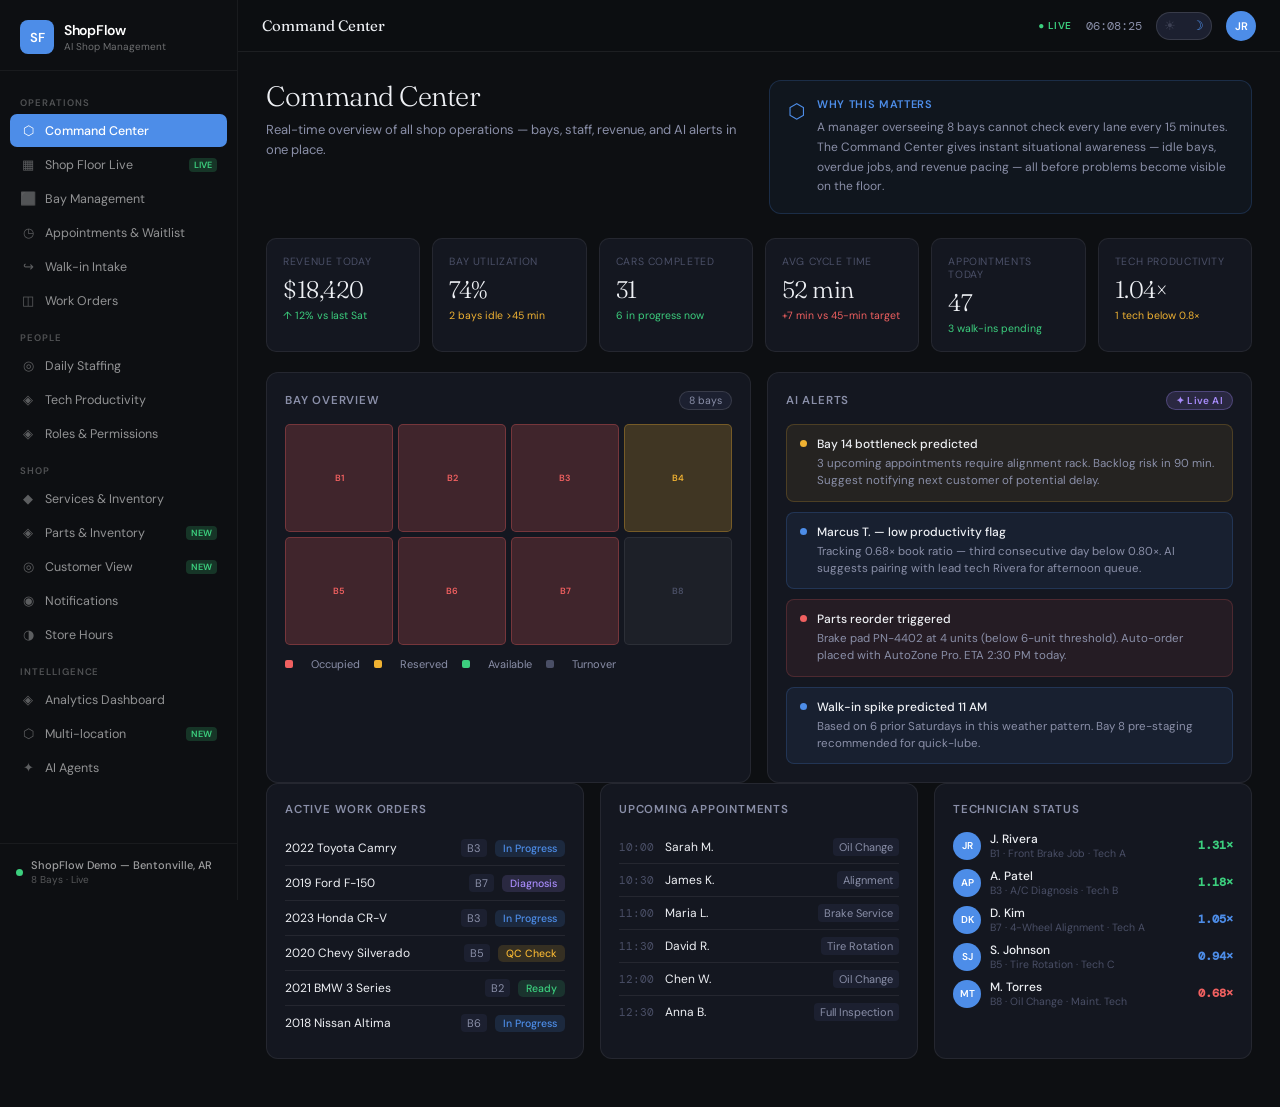
==== commit b88de8df: "Add files via upload" ====
--- a/index.html
+++ b/index.html
@@ -270,11 +270,11 @@
       <div class="panel">
         <div class="panel-header"><span class="panel-title">Technician status</span></div>
         <div class="tech-list">
-          <div class="tech-row"><div class="tech-avatar">JR</div><div class="tech-info"><div class="tech-name">J. Rivera</div><div class="tech-task">B1 · Oil Change</div></div><div class="tech-ratio high">1.31×</div></div>
-          <div class="tech-row"><div class="tech-avatar">AP</div><div class="tech-info"><div class="tech-name">A. Patel</div><div class="tech-task">B5 · Brakes</div></div><div class="tech-ratio high">1.18×</div></div>
-          <div class="tech-row"><div class="tech-avatar">DK</div><div class="tech-info"><div class="tech-name">D. Kim</div><div class="tech-task">B7 · Alignment</div></div><div class="tech-ratio mid">1.05×</div></div>
-          <div class="tech-row"><div class="tech-avatar">SJ</div><div class="tech-info"><div class="tech-name">S. Johnson</div><div class="tech-task">B5 · Tires</div></div><div class="tech-ratio mid">0.94×</div></div>
-          <div class="tech-row"><div class="tech-avatar">MT</div><div class="tech-info"><div class="tech-name">M. Torres</div><div class="tech-task">B8 · Oil Change</div></div><div class="tech-ratio low">0.68×</div></div>
+          <div class="tech-row"><div class="tech-avatar">JR</div><div class="tech-info"><div class="tech-name">J. Rivera</div><div class="tech-task">B1 · Front Brake Job · Tech A</div></div><div class="tech-ratio high">1.31×</div></div>
+          <div class="tech-row"><div class="tech-avatar">AP</div><div class="tech-info"><div class="tech-name">A. Patel</div><div class="tech-task">B3 · A/C Diagnosis · Tech B</div></div><div class="tech-ratio high">1.18×</div></div>
+          <div class="tech-row"><div class="tech-avatar">DK</div><div class="tech-info"><div class="tech-name">D. Kim</div><div class="tech-task">B7 · 4-Wheel Alignment · Tech A</div></div><div class="tech-ratio mid">1.05×</div></div>
+          <div class="tech-row"><div class="tech-avatar">SJ</div><div class="tech-info"><div class="tech-name">S. Johnson</div><div class="tech-task">B5 · Tire Rotation · Tech C</div></div><div class="tech-ratio mid">0.94×</div></div>
+          <div class="tech-row"><div class="tech-avatar">MT</div><div class="tech-info"><div class="tech-name">M. Torres</div><div class="tech-task">B8 · Oil Change · Maint. Tech</div></div><div class="tech-ratio low">0.68×</div></div>
         </div>
       </div>
     </div>
@@ -554,16 +554,16 @@
     <div class="wo-board">
       <div class="wo-column">
         <div class="wo-col-header waiting-h">Waiting <span class="col-count">3</span></div>
-        <div class="wo-card"><div class="wo-card-vehicle">2024 Honda Accord</div><div class="wo-card-svc">Oil Change · Full Synthetic</div><div class="wo-card-meta"><span>Chen Wei</span><span class="wo-eta">Est. 35 min</span></div></div>
-        <div class="wo-card"><div class="wo-card-vehicle">2021 Ford Explorer</div><div class="wo-card-svc">Tire Rotation + Inspect</div><div class="wo-card-meta"><span>Mike P.</span><span class="wo-eta">Est. 45 min</span></div></div>
-        <div class="wo-card"><div class="wo-card-vehicle">2019 Subaru Outback</div><div class="wo-card-svc">Tire Rotation</div><div class="wo-card-meta"><span>Walk-in</span><span class="wo-eta">Est. 30 min</span></div></div>
+        <div class="wo-card"><div class="wo-card-vehicle">2024 Honda Accord</div><div class="wo-card-svc">Oil Change · Full Synthetic</div><div class="wo-card-meta"><span>Chen Wei · Maint. Tech</span><span class="wo-eta">Est. 30 min</span></div></div>
+        <div class="wo-card"><div class="wo-card-vehicle">2021 Ford Explorer</div><div class="wo-card-svc">Vehicle Inspection (150-pt)</div><div class="wo-card-meta"><span>Mike P. · Tech B</span><span class="wo-eta">Est. 90 min</span></div></div>
+        <div class="wo-card"><div class="wo-card-vehicle">2019 Subaru Outback</div><div class="wo-card-svc">Flat Repair — Rear Left</div><div class="wo-card-meta"><span>Walk-in · Maint. Tech</span><span class="wo-eta">Est. 20 min</span></div></div>
       </div>
       <div class="wo-column">
         <div class="wo-col-header inbay-h">In Bay <span class="col-count">4</span></div>
-        <div class="wo-card inbay"><div class="wo-card-vehicle">2022 Toyota Camry</div><div class="wo-card-svc">Oil Change · Bay 3</div><div class="wo-card-meta"><span>J. Rivera</span><span class="wo-timer">00:22</span></div></div>
-        <div class="wo-card inbay"><div class="wo-card-vehicle">2023 Honda CR-V</div><div class="wo-card-svc">Brake Service · Bay 3</div><div class="wo-card-meta"><span>A. Patel</span><span class="wo-timer">00:48</span></div></div>
-        <div class="wo-card inbay"><div class="wo-card-vehicle">2019 Ford F-150</div><div class="wo-card-svc">Alignment · Bay 7</div><div class="wo-card-meta"><span>D. Kim</span><span class="wo-timer">00:31</span></div></div>
-        <div class="wo-card inbay over"><div class="wo-card-vehicle">2020 BMW 3 Series</div><div class="wo-card-svc">Full Inspection · Bay 2</div><div class="wo-card-meta"><span>M. Torres</span><span class="wo-timer over-t">01:12 ⚠</span></div></div>
+        <div class="wo-card inbay"><div class="wo-card-vehicle">2022 Toyota Camry</div><div class="wo-card-svc">Oil Change · Full Synthetic · Bay 1</div><div class="wo-card-meta"><span>J. Rivera · Tech A</span><span class="wo-timer">00:22</span></div></div>
+        <div class="wo-card inbay"><div class="wo-card-vehicle">2023 Honda CR-V</div><div class="wo-card-svc">Front Brake Job · Bay 3</div><div class="wo-card-meta"><span>A. Patel · Tech A</span><span class="wo-timer">00:48</span></div></div>
+        <div class="wo-card inbay"><div class="wo-card-vehicle">2020 F-150</div><div class="wo-card-svc">4-Wheel Alignment · Bay 7</div><div class="wo-card-meta"><span>D. Kim · Tech B</span><span class="wo-timer">00:31</span></div></div>
+        <div class="wo-card inbay over"><div class="wo-card-vehicle">2020 BMW 3 Series</div><div class="wo-card-svc">A/C Diagnosis & Repair · Bay 2</div><div class="wo-card-meta"><span>M. Torres · Tech A</span><span class="wo-timer over-t">01:12 ⚠</span></div></div>
       </div>
       <div class="wo-column">
         <div class="wo-col-header qc-h">QC / Ready <span class="col-count">2</span></div>
@@ -572,10 +572,10 @@
       </div>
       <div class="wo-column">
         <div class="wo-col-header done-h">Completed <span class="col-count">6</span></div>
-        <div class="wo-card done"><div class="wo-card-vehicle">2018 Honda Civic</div><div class="wo-card-svc">Oil Change</div><div class="wo-card-meta"><span>Tom Hansen</span><span class="wo-done">$49</span></div></div>
-        <div class="wo-card done"><div class="wo-card-vehicle">2022 Nissan Rogue</div><div class="wo-card-svc">Brake Pads (4)</div><div class="wo-card-meta"><span>E. Adams</span><span class="wo-done">$280</span></div></div>
-        <div class="wo-card done"><div class="wo-card-vehicle">2017 Toyota RAV4</div><div class="wo-card-svc">Alignment</div><div class="wo-card-meta"><span>D. Kim</span><span class="wo-done">$120</span></div></div>
-        <div class="wo-card done"><div class="wo-card-vehicle">2020 Ford Escape</div><div class="wo-card-svc">Tires (4) + Alignment</div><div class="wo-card-meta"><span>A. Patel</span><span class="wo-done">$680</span></div></div>
+        <div class="wo-card done"><div class="wo-card-vehicle">2018 Honda Civic</div><div class="wo-card-svc">Oil Change · Maint. Tech</div><div class="wo-card-meta"><span>Tom Hansen</span><span class="wo-done">$49</span></div></div>
+        <div class="wo-card done"><div class="wo-card-vehicle">2022 Nissan Rogue</div><div class="wo-card-svc">Front Brake Job · Tech B</div><div class="wo-card-meta"><span>E. Adams</span><span class="wo-done">$280</span></div></div>
+        <div class="wo-card done"><div class="wo-card-vehicle">2017 Toyota RAV4</div><div class="wo-card-svc">4-Wheel Alignment · Tech B</div><div class="wo-card-meta"><span>D. Kim</span><span class="wo-done">$149</span></div></div>
+        <div class="wo-card done"><div class="wo-card-vehicle">2020 Ford Escape</div><div class="wo-card-svc">4 Tires + Alignment · Tech C</div><div class="wo-card-meta"><span>A. Patel</span><span class="wo-done">$680</span></div></div>
       </div>
     </div>
   </div>
@@ -617,14 +617,14 @@
         <table class="data-table">
           <thead><tr><th>Tech</th><th>Role</th><th>Shift</th><th>Certification</th><th>Productivity</th></tr></thead>
           <tbody>
-            <tr><td>J. Rivera</td><td>Lead Tech</td><td>7am–4pm</td><td>All services</td><td class="high-p">1.31×</td></tr>
-            <tr><td>A. Patel</td><td>Journeyman</td><td>7am–4pm</td><td>Brakes, Tires</td><td class="high-p">1.18×</td></tr>
-            <tr><td>D. Kim</td><td>Alignment Spec.</td><td>8am–5pm</td><td>Alignment</td><td class="mid-p">1.05×</td></tr>
-            <tr><td>S. Johnson</td><td>Journeyman</td><td>9am–6pm</td><td>Oil, Tires, Brakes</td><td class="mid-p">0.94×</td></tr>
-            <tr><td>T. Williams</td><td>Lube Tech</td><td>10am–7pm</td><td>Oil change only</td><td class="warn-p">0.81×</td></tr>
-            <tr><td>M. Torres</td><td>Journeyman</td><td>11am–8pm</td><td>General</td><td class="low-p">0.68×</td></tr>
-            <tr><td>E. Adams</td><td>Tire Specialist</td><td>7am–3pm</td><td>Tires, Alignment</td><td class="high-p">1.22×</td></tr>
-            <tr><td>L. Cruz</td><td>Parts Associate</td><td>7am–4pm</td><td>Parts staging</td><td>—</td></tr>
+            <tr><td>J. Rivera</td><td><span style="color:var(--accent-green);font-weight:600">Maint. Tech A</span></td><td>7am–4pm</td><td>All services · Full ASE</td><td class="high-p">1.31×</td></tr>
+            <tr><td>A. Patel</td><td><span style="color:var(--accent-green);font-weight:600">Maint. Tech A</span></td><td>7am–4pm</td><td>Brakes, A/C, Engine</td><td class="high-p">1.18×</td></tr>
+            <tr><td>D. Kim</td><td><span style="color:var(--accent-blue);font-weight:600">Maint. Tech B</span></td><td>8am–5pm</td><td>Alignment, Steering, Suspension</td><td class="mid-p">1.05×</td></tr>
+            <tr><td>S. Johnson</td><td><span style="color:var(--accent-blue);font-weight:600">Maint. Tech B</span></td><td>9am–6pm</td><td>Brakes, Tires, Oil</td><td class="mid-p">0.94×</td></tr>
+            <tr><td>T. Williams</td><td><span style="color:var(--accent-amber);font-weight:600">Maint. Tech C</span></td><td>10am–7pm</td><td>Tires, Oil, Rotation, Battery</td><td class="warn-p">0.81×</td></tr>
+            <tr><td>M. Torres</td><td><span style="color:var(--text-secondary);font-weight:500">Maint. Tech</span></td><td>11am–8pm</td><td>Oil change, Tires, Flat repair</td><td class="low-p">0.68×</td></tr>
+            <tr><td>E. Adams</td><td><span style="color:var(--accent-amber);font-weight:600">Maint. Tech C</span></td><td>7am–3pm</td><td>Tires, Mount & Balance</td><td class="high-p">1.22×</td></tr>
+            <tr><td>L. Cruz</td><td><span style="color:var(--text-secondary);font-weight:500">Parts Associate</span></td><td>7am–4pm</td><td>Parts staging, inventory</td><td>—</td></tr>
           </tbody>
         </table>
       </div>
@@ -734,18 +734,27 @@
       <div class="panel">
         <div class="panel-header"><span class="panel-title">Service catalog</span></div>
         <table class="data-table">
-          <thead><tr><th>Service</th><th>Bay type</th><th>Tech level</th><th>Book time</th><th>Price</th></tr></thead>
+          <thead><tr><th>Service / Repair Type</th><th>Bay type</th><th>Tech level required</th><th>Book time</th><th>Price</th></tr></thead>
           <tbody>
-            <tr><td>Oil Change — Conventional</td><td>Drive-on</td><td>Entry</td><td>25 min</td><td>$39</td></tr>
-            <tr><td>Oil Change — Full Synthetic</td><td>Drive-on</td><td>Entry</td><td>30 min</td><td>$69</td></tr>
-            <tr><td>Tire Rotation</td><td>Chassis / Drive-on</td><td>Entry</td><td>20 min</td><td>$25</td></tr>
-            <tr><td>Brake Pad Replace (axle)</td><td>Chassis lift</td><td>Journeyman</td><td>75 min</td><td>$180</td></tr>
-            <tr><td>Wheel Alignment — 2-wheel</td><td>Alignment rack</td><td>Certified</td><td>60 min</td><td>$99</td></tr>
-            <tr><td>Wheel Alignment — 4-wheel</td><td>Alignment rack</td><td>Certified</td><td>90 min</td><td>$149</td></tr>
-            <tr><td>Tire Mount & Balance (ea)</td><td>Tire mount bay</td><td>Tire spec.</td><td>15 min</td><td>$25</td></tr>
-            <tr><td>Battery Test & Replace</td><td>Drive-on</td><td>Entry</td><td>30 min</td><td>$40 + parts</td></tr>
-            <tr><td>Full Inspection (150-pt)</td><td>Chassis lift</td><td>Lead tech</td><td>90 min</td><td>$79</td></tr>
-            <tr><td>Cabin Air Filter Replace</td><td>Drive-on</td><td>Entry</td><td>15 min</td><td>$35 + parts</td></tr>
+            <tr><td>Oil Change — Conventional</td><td>Drive-on</td><td><span style="color:var(--text-secondary)">Maint. Tech</span></td><td>25 min</td><td>$39</td></tr>
+            <tr><td>Oil Change — Full Synthetic</td><td>Drive-on</td><td><span style="color:var(--text-secondary)">Maint. Tech</span></td><td>30 min</td><td>$69</td></tr>
+            <tr><td>Flat Repair</td><td>Tire mount bay</td><td><span style="color:var(--text-secondary)">Maint. Tech</span></td><td>20 min</td><td>$29</td></tr>
+            <tr><td>Tire Rotation</td><td>Chassis / Drive-on</td><td><span style="color:var(--text-secondary)">Maint. Tech</span></td><td>20 min</td><td>$25</td></tr>
+            <tr><td>Tire Mount & Balance (ea)</td><td>Tire mount bay</td><td><span style="color:var(--text-secondary)">Maint. Tech</span></td><td>15 min</td><td>$25</td></tr>
+            <tr><td>4 Tires + Alignment</td><td>Tire mount + Alignment</td><td><span style="color:var(--accent-amber)">Maint. Tech C</span></td><td>120 min</td><td>$549+</td></tr>
+            <tr><td>Battery Test & Replace</td><td>Drive-on</td><td><span style="color:var(--accent-amber)">Maint. Tech C</span></td><td>30 min</td><td>$40 + parts</td></tr>
+            <tr><td>Cabin / Engine Air Filter</td><td>Drive-on</td><td><span style="color:var(--accent-amber)">Maint. Tech C</span></td><td>15 min</td><td>$35 + parts</td></tr>
+            <tr><td>Vehicle Inspection (150-pt)</td><td>Chassis lift</td><td><span style="color:var(--accent-blue)">Maint. Tech B</span></td><td>90 min</td><td>$79</td></tr>
+            <tr><td>Front Brake Job</td><td>Chassis lift</td><td><span style="color:var(--accent-blue)">Maint. Tech B</span></td><td>75 min</td><td>$180</td></tr>
+            <tr><td>Rear Brake Job</td><td>Chassis lift</td><td><span style="color:var(--accent-blue)">Maint. Tech B</span></td><td>75 min</td><td>$180</td></tr>
+            <tr><td>Wheel Alignment — 2-wheel</td><td>Alignment rack</td><td><span style="color:var(--accent-blue)">Maint. Tech B</span></td><td>60 min</td><td>$99</td></tr>
+            <tr><td>Wheel Alignment — 4-wheel</td><td>Alignment rack</td><td><span style="color:var(--accent-blue)">Maint. Tech B</span></td><td>90 min</td><td>$149</td></tr>
+            <tr><td>Suspension & Steering Inspect</td><td>Chassis lift</td><td><span style="color:var(--accent-blue)">Maint. Tech B</span></td><td>60 min</td><td>$89</td></tr>
+            <tr><td>A/C Diagnosis & Recharge</td><td>Drive-on</td><td><span style="color:var(--accent-green)">Maint. Tech A</span></td><td>90 min</td><td>$149</td></tr>
+            <tr><td>A/C Full System Repair</td><td>Drive-on</td><td><span style="color:var(--accent-green)">Maint. Tech A</span></td><td>180 min</td><td>$350+</td></tr>
+            <tr><td>Engine Diagnostic (check engine)</td><td>Drive-on</td><td><span style="color:var(--accent-green)">Maint. Tech A</span></td><td>60 min</td><td>$99</td></tr>
+            <tr><td>Transmission Service</td><td>Chassis lift</td><td><span style="color:var(--accent-green)">Maint. Tech A</span></td><td>90 min</td><td>$159</td></tr>
+            <tr><td>Timing Belt / Chain Service</td><td>Chassis lift</td><td><span style="color:var(--accent-green)">Maint. Tech A</span></td><td>240 min</td><td>$650+</td></tr>
           </tbody>
         </table>
       </div>
--- a/styles.css
+++ b/styles.css
@@ -66,8 +66,10 @@
   font-family: var(--font-sans);
   background: var(--bg-base);
   color: var(--text-primary);
-  display: flex;
+  display: block;
   min-height: 100vh;
+  width: 100%;
+  overflow-x: hidden;
   transition: background 0.3s, color 0.3s;
 }
 a { text-decoration: none; color: inherit; cursor: pointer; }
@@ -208,8 +210,8 @@
 .main-content {
   margin-left: 238px;
   padding-top: 52px;
-  flex: 1;
-  overflow: hidden;
+  min-height: 100vh;
+  overflow-x: hidden;
 }
 .screen {
   display: none;
@@ -904,12 +906,16 @@
   .topbar {
     left: 0 !important;
     right: 0;
+    width: 100% !important;
     padding: 0 12px;
   }
 
-  /* --- Main content: no left margin --- */
+  /* --- Main content: fill full width, no left offset --- */
   .main-content {
     margin-left: 0 !important;
+    width: 100% !important;
+    max-width: 100vw;
+    overflow-x: hidden;
   }
 
   /* --- Show hamburger --- */
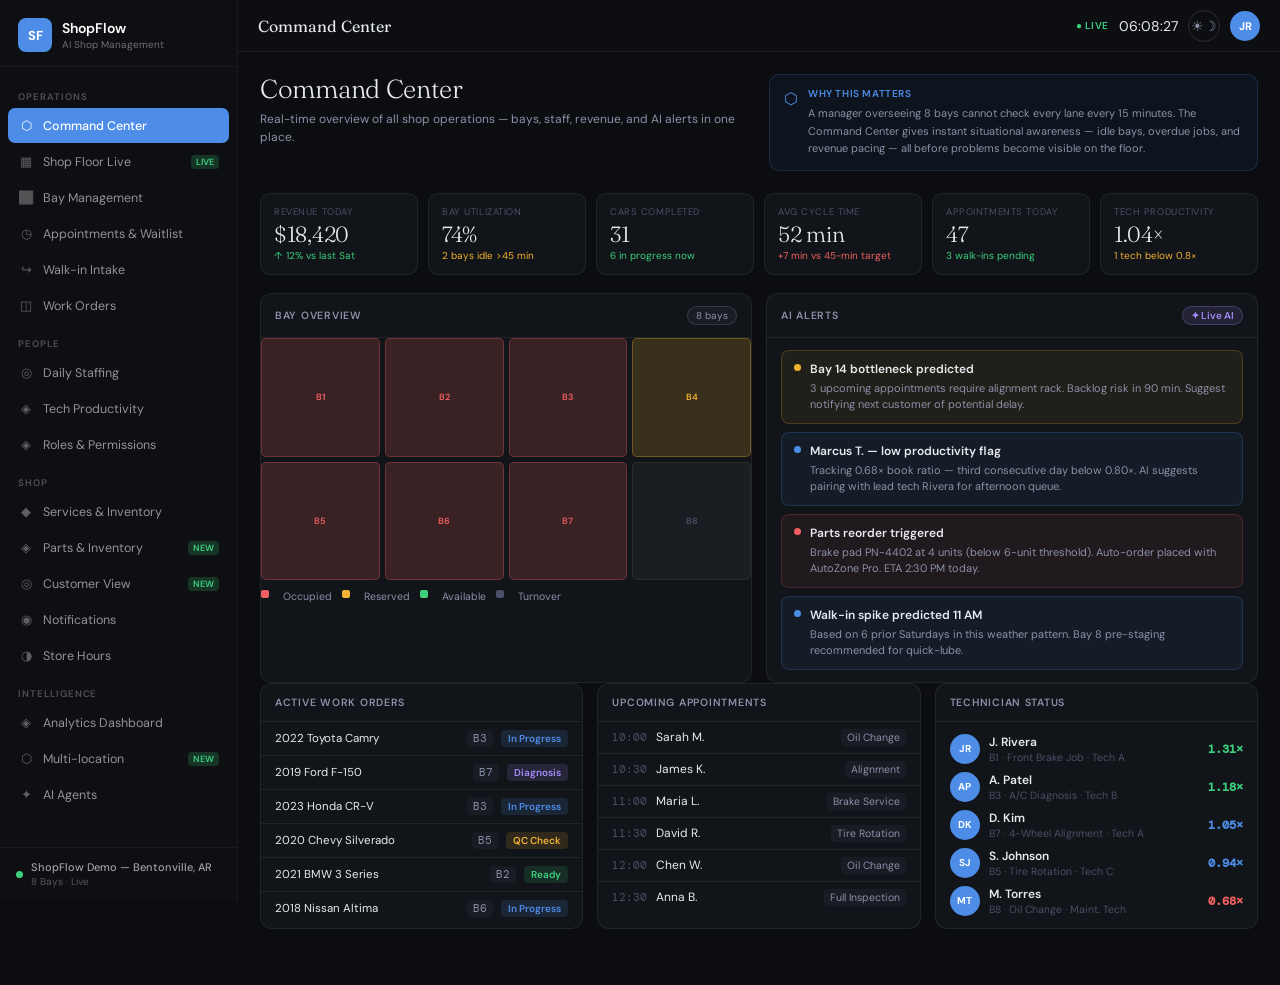
==== commit 9c98022a: "Add files via upload" ====
--- a/index.html
+++ b/index.html
@@ -2,12 +2,15 @@
 <html lang="en" data-theme="dark">
 <head>
 <meta charset="UTF-8">
-<meta name="viewport" content="width=device-width, initial-scale=1.0">
+<meta name="viewport" content="width=device-width, initial-scale=1.0, viewport-fit=cover">
 <title>ShopFlow AI — Shop Management System</title>
 <link rel="preconnect" href="https://fonts.googleapis.com">
 <link rel="preconnect" href="https://fonts.gstatic.com" crossorigin>
 <link href="https://fonts.googleapis.com/css2?family=DM+Sans:ital,opsz,wght@0,9..40,300;0,9..40,400;0,9..40,500;0,9..40,600;1,9..40,300&family=DM+Mono:wght@400;500&family=Fraunces:opsz,wght@9..144,300;9..144,400;9..144,500&display=swap" rel="stylesheet">
 <link rel="stylesheet" href="styles.css">
+<!-- Google Analytics G-6XJ6CNV95V -->
+<script async src="https://www.googletagmanager.com/gtag/js?id=G-6XJ6CNV95V"></script>
+<script>window.dataLayer=window.dataLayer||[];function gtag(){dataLayer.push(arguments)}gtag("js",new Date());gtag("config","G-6XJ6CNV95V");</script>
 </head>
 <body>
 
@@ -139,7 +142,7 @@
 </header>
 
 <!-- MAIN CONTENT -->
-<main class="main-content">
+<main class="page-wrap">
 
   <!-- ═══════════════════════════════════════ DASHBOARD ═══ -->
   <div class="screen active" id="screen-dashboard">
--- a/styles.css
+++ b/styles.css
@@ -1,1052 +1,884 @@
 /* ═══════════════════════════════════════════════════
-   ShopFlow AI — Shop Management System
-   Design System: Industrial-precision, dark-first
+   ShopFlow AI — Mobile-First Design System
+   Base = mobile. Desktop added via min-width queries.
    ═══════════════════════════════════════════════════ */
 
 :root {
   --font-sans: 'DM Sans', sans-serif;
   --font-serif: 'Fraunces', serif;
   --font-mono: 'DM Mono', monospace;
+  --sidebar-w: 238px;
+  --topbar-h: 52px;
 }
 
 [data-theme="dark"] {
-  --bg-base:      #0d0f12;
-  --bg-surface:   #141720;
-  --bg-elevated:  #1c2030;
-  --bg-hover:     #222840;
-  --border:       rgba(255,255,255,0.07);
-  --border-mid:   rgba(255,255,255,0.12);
-  --text-primary: #eef0f4;
-  --text-secondary: #8a8fa8;
-  --text-muted:   #4a4f66;
-  --accent-blue:  #4d8de8;
-  --accent-green: #3ccf7e;
-  --accent-amber: #f0b232;
-  --accent-red:   #f06060;
-  --accent-purple:#a78bfa;
-  --sidebar-bg:   #0d0f12;
-  --sidebar-border: rgba(255,255,255,0.05);
-  --topbar-bg:    rgba(13,15,18,0.9);
-  --impact-bg:    rgba(77,141,232,0.06);
-  --impact-border: rgba(77,141,232,0.2);
-  --kpi-bg:       #141720;
-  --panel-bg:     #141720;
-  --scrollbar-thumb: #2a2f45;
-}
-
+  --bg:#0b0d10; --bg2:#111418; --bg3:#181c24; --bg4:#1e2330;
+  --border:rgba(255,255,255,0.07); --border2:rgba(255,255,255,0.13);
+  --t1:#e8eaf0; --t2:#8b90a8; --t3:#4a5068;
+  --blue:#4d8de8; --green:#3ccf7e; --amber:#f0b232; --red:#f06060; --purple:#a78bfa; --teal:#2dd4bf;
+  --sidebar-bg:#0d0f12; --sidebar-br:rgba(255,255,255,0.05);
+  --topbar-bg:rgba(13,15,18,0.96);
+  --panel-bg:#111418; --kpi-bg:#111418;
+  --impact-bg:rgba(77,141,232,0.06); --impact-br:rgba(77,141,232,0.2);
+  --scrollbar:#2a2f45;
+}
 [data-theme="light"] {
-  --bg-base:      #f4f5f8;
-  --bg-surface:   #ffffff;
-  --bg-elevated:  #ffffff;
-  --bg-hover:     #f0f2f8;
-  --border:       rgba(0,0,0,0.08);
-  --border-mid:   rgba(0,0,0,0.14);
-  --text-primary: #1a1d2e;
-  --text-secondary: #5a6075;
-  --text-muted:   #a8afc0;
-  --accent-blue:  #2563eb;
-  --accent-green: #16a34a;
-  --accent-amber: #d97706;
-  --accent-red:   #dc2626;
-  --accent-purple:#7c3aed;
-  --sidebar-bg:   #1a1d2e;
-  --sidebar-border: rgba(255,255,255,0.07);
-  --topbar-bg:    rgba(244,245,248,0.92);
-  --impact-bg:    rgba(37,99,235,0.04);
-  --impact-border: rgba(37,99,235,0.18);
-  --kpi-bg:       #ffffff;
-  --panel-bg:     #ffffff;
-  --scrollbar-thumb: #d0d4e0;
+  --bg:#f4f5f8; --bg2:#ffffff; --bg3:#f8f9fc; --bg4:#eef0f8;
+  --border:rgba(0,0,0,0.08); --border2:rgba(0,0,0,0.14);
+  --t1:#1a1d2e; --t2:#5a6075; --t3:#a8b0c8;
+  --blue:#2563eb; --green:#16a34a; --amber:#d97706; --red:#dc2626; --purple:#7c3aed; --teal:#0891b2;
+  --sidebar-bg:#1a1d2e; --sidebar-br:rgba(255,255,255,0.07);
+  --topbar-bg:rgba(244,245,248,0.96);
+  --panel-bg:#ffffff; --kpi-bg:#ffffff;
+  --impact-bg:rgba(37,99,235,0.04); --impact-br:rgba(37,99,235,0.18);
+  --scrollbar:#d0d4e0;
 }
 
 /* ── Reset ── */
-*, *::before, *::after { box-sizing: border-box; margin: 0; padding: 0; }
-html { font-size: 14px; }
-body {
-  font-family: var(--font-sans);
-  background: var(--bg-base);
-  color: var(--text-primary);
-  display: block;
-  min-height: 100vh;
-  width: 100%;
-  overflow-x: hidden;
-  transition: background 0.3s, color 0.3s;
-}
-a { text-decoration: none; color: inherit; cursor: pointer; }
-button { font-family: var(--font-sans); cursor: pointer; }
-
-/* ── Scrollbar ── */
-::-webkit-scrollbar { width: 5px; height: 5px; }
-::-webkit-scrollbar-track { background: transparent; }
-::-webkit-scrollbar-thumb { background: var(--scrollbar-thumb); border-radius: 3px; }
+*,*::before,*::after{box-sizing:border-box;margin:0;padding:0}
+html{font-size:14px;-webkit-text-size-adjust:100%}
+
+/* ══════════════════════════════════════════
+   BODY — display:block, no flex, mobile safe
+══════════════════════════════════════════ */
+body{
+  font-family:var(--font-sans);
+  background:var(--bg);
+  color:var(--t1);
+  display:block;
+  width:100%;
+  max-width:100vw;
+  min-height:100vh;
+  overflow-x:hidden;
+}
+a{text-decoration:none;color:inherit}
+button{font-family:var(--font-sans);cursor:pointer}
+::-webkit-scrollbar{width:4px;height:4px}
+::-webkit-scrollbar-track{background:transparent}
+::-webkit-scrollbar-thumb{background:var(--scrollbar);border-radius:2px}
+@keyframes blink{0%,100%{opacity:1}50%{opacity:.35}}
+@keyframes fadeUp{from{opacity:0;transform:translateY(5px)}to{opacity:1;transform:translateY(0)}}
 
 /* ══════════════════════════════════════════
    SIDEBAR
-══════════════════════════════════════════ */
-.sidebar {
-  width: 238px;
-  flex-shrink: 0;
-  background: var(--sidebar-bg);
-  border-right: 1px solid var(--sidebar-border);
-  display: flex;
-  flex-direction: column;
-  position: fixed;
-  top: 0; left: 0; bottom: 0;
-  z-index: 200;
-  overflow-y: auto;
-  transition: background 0.3s, transform 0.28s cubic-bezier(0.4,0,0.2,1);
-}
-
-.sidebar-header { padding: 20px 20px 16px; border-bottom: 1px solid var(--sidebar-border); }
-.logo { display: flex; align-items: center; gap: 10px; }
-.logo-mark {
-  width: 34px; height: 34px;
-  background: var(--accent-blue);
-  border-radius: 8px;
-  display: flex; align-items: center; justify-content: center;
-  font-weight: 600; font-size: 13px; color: #fff; letter-spacing: -0.5px;
-}
-.logo-name { display: block; font-weight: 600; font-size: 14px; color: #fff; letter-spacing: -0.3px; }
-.logo-sub { display: block; font-size: 10px; color: rgba(255,255,255,0.4); margin-top: 1px; }
-
-.sidebar-nav { flex: 1; padding: 12px 10px; }
-.nav-section-label {
-  font-size: 9.5px; font-weight: 600;
-  text-transform: uppercase; letter-spacing: .1em;
-  color: rgba(255,255,255,0.28);
-  padding: 14px 10px 5px;
-}
-.nav-item {
-  display: flex; align-items: center; gap: 9px;
-  padding: 8px 10px;
-  border-radius: 7px;
-  font-size: 12.5px;
-  color: rgba(255,255,255,0.55);
-  transition: background 0.15s, color 0.15s;
-  cursor: pointer;
-  margin-bottom: 1px;
-}
-.nav-item:hover { background: rgba(255,255,255,0.06); color: rgba(255,255,255,0.85); }
-.nav-item.active { background: var(--accent-blue); color: #fff; font-weight: 500; }
-.nav-item.active .nav-icon { opacity: 1; }
-.nav-icon { font-size: 13px; opacity: 0.6; width: 16px; text-align: center; }
-
-.sidebar-footer {
-  padding: 14px 16px;
-  border-top: 1px solid var(--sidebar-border);
-}
-.store-info { display: flex; align-items: center; gap: 8px; }
-.store-dot { width: 7px; height: 7px; background: var(--accent-green); border-radius: 50%; flex-shrink: 0; animation: pulse 2s infinite; }
-@keyframes pulse { 0%,100%{opacity:1} 50%{opacity:0.4} }
-.store-name { font-size: 11px; color: rgba(255,255,255,0.6); font-weight: 500; }
-.store-status { font-size: 10px; color: rgba(255,255,255,0.3); margin-top: 1px; }
-
-/* ══════════════════════════════════════════
-   TOP BAR
-══════════════════════════════════════════ */
-.topbar {
-  position: fixed;
-  top: 0; left: 238px; right: 0;
-  height: 52px;
-  background: var(--topbar-bg);
-  backdrop-filter: blur(12px);
-  border-bottom: 1px solid var(--border);
-  display: flex; align-items: center;
-  justify-content: space-between;
-  padding: 0 24px;
-  z-index: 90;
-  transition: background 0.3s, border-color 0.3s;
-}
-.topbar-left { display: flex; align-items: center; gap: 4px; min-width: 0; }
-.breadcrumb {
-  font-family: var(--font-serif);
-  font-size: 15px;
-  font-weight: 400;
-  color: var(--text-primary);
-}
-.topbar-right { display: flex; align-items: center; gap: 14px; }
-.live-badge {
-  font-size: 10px; font-weight: 600;
-  color: var(--accent-green);
-  letter-spacing: .06em;
-  animation: livepulse 2s infinite;
-}
-@keyframes livepulse { 0%,100%{opacity:1} 50%{opacity:0.5} }
-.time-display {
-  font-family: var(--font-mono);
-  font-size: 12px;
-  color: var(--text-secondary);
-}
-.theme-toggle {
-  width: 56px; height: 28px;
-  background: var(--bg-elevated);
-  border: 1px solid var(--border-mid);
-  border-radius: 14px;
-  display: flex; align-items: center;
-  justify-content: space-between;
-  padding: 0 7px;
-  font-size: 13px;
-  color: var(--text-secondary);
-  transition: all 0.2s;
-  position: relative;
-}
-.theme-toggle:hover { border-color: var(--accent-blue); }
-.toggle-sun, .toggle-moon { transition: opacity 0.2s; }
-[data-theme="dark"] .toggle-sun { opacity: 0.3; }
-[data-theme="dark"] .toggle-moon { opacity: 1; color: var(--accent-blue); }
-[data-theme="light"] .toggle-sun { opacity: 1; color: var(--accent-amber); }
-[data-theme="light"] .toggle-moon { opacity: 0.3; }
-.user-avatar {
-  width: 30px; height: 30px;
-  background: var(--accent-blue);
-  border-radius: 50%;
-  display: flex; align-items: center; justify-content: center;
-  font-size: 11px; font-weight: 600; color: #fff;
-}
-
-/* ══════════════════════════════════════════
-   MAIN CONTENT
-══════════════════════════════════════════ */
-.main-content {
-  margin-left: 238px;
-  padding-top: 52px;
-  min-height: 100vh;
-  overflow-x: hidden;
-}
-.screen {
-  display: none;
-  padding: 28px 28px 48px;
-  animation: fadeIn 0.2s ease;
-}
-.screen.active { display: block; }
-@keyframes fadeIn { from{opacity:0;transform:translateY(6px)} to{opacity:1;transform:translateY(0)} }
-
-/* ── Screen hero ── */
-.screen-hero {
-  margin-bottom: 24px;
-  display: grid;
-  grid-template-columns: 1fr 1fr;
-  gap: 20px;
-  align-items: start;
-}
-.screen-title {
-  font-family: var(--font-serif);
-  font-size: 28px;
-  font-weight: 300;
-  color: var(--text-primary);
-  letter-spacing: -0.5px;
-  line-height: 1.2;
-}
-.screen-subtitle {
-  font-size: 13px;
-  color: var(--text-secondary);
-  margin-top: 6px;
-  line-height: 1.6;
-}
-.impact-card {
-  background: var(--impact-bg);
-  border: 1px solid var(--impact-border);
-  border-radius: 12px;
-  padding: 16px 18px;
-  display: flex; gap: 12px;
-}
-.impact-icon {
-  font-size: 20px;
-  color: var(--accent-blue);
-  flex-shrink: 0;
-  margin-top: 1px;
-}
-.impact-title {
-  font-size: 11px; font-weight: 600;
-  text-transform: uppercase; letter-spacing: .06em;
-  color: var(--accent-blue); margin-bottom: 7px;
-}
-.impact-text {
-  font-size: 12px;
-  color: var(--text-secondary);
-  line-height: 1.65;
-}
-.impact-text strong { color: var(--text-primary); font-weight: 500; }
-.impact-text em { color: var(--accent-amber); font-style: normal; }
-
-/* ══════════════════════════════════════════
-   COMMON COMPONENTS
-══════════════════════════════════════════ */
-
-/* KPI row */
-.kpi-row {
-  display: grid;
-  grid-template-columns: repeat(6, minmax(0,1fr));
-  gap: 12px;
-  margin-bottom: 20px;
-}
-.kpi-card {
-  background: var(--kpi-bg);
-  border: 1px solid var(--border);
-  border-radius: 10px;
-  padding: 16px;
-  transition: border-color 0.2s;
-}
-.kpi-card:hover { border-color: var(--border-mid); }
-.kpi-label { font-size: 10.5px; text-transform: uppercase; letter-spacing: .06em; color: var(--text-muted); margin-bottom: 7px; }
-.kpi-value { font-family: var(--font-serif); font-size: 24px; font-weight: 300; color: var(--text-primary); letter-spacing: -0.5px; }
-.kpi-trend { font-size: 10.5px; margin-top: 5px; }
-.up { color: var(--accent-green); }
-.dn { color: var(--accent-red); }
-.warn { color: var(--accent-amber); }
+   MOBILE DEFAULT: hidden off-screen
+   DESKTOP (769px+): always visible
+══════════════════════════════════════════ */
+.sidebar{
+  position:fixed;top:0;left:0;bottom:0;
+  width:var(--sidebar-w);
+  background:var(--sidebar-bg);
+  border-right:1px solid var(--sidebar-br);
+  display:flex;flex-direction:column;
+  z-index:300;
+  overflow-y:auto;
+  -webkit-overflow-scrolling:touch;
+  transform:translateX(-100%);
+  transition:transform .28s cubic-bezier(.4,0,.2,1),background .3s;
+}
+.sidebar.open{transform:translateX(0)}
+@media(min-width:769px){.sidebar{transform:translateX(0)}}
+
+.sidebar-overlay{
+  display:none;position:fixed;inset:0;
+  background:rgba(0,0,0,.6);z-index:290;
+}
+.sidebar-overlay.active{display:block}
+
+.sidebar-header{padding:18px 18px 14px;border-bottom:1px solid var(--sidebar-br);flex-shrink:0}
+.logo{display:flex;align-items:center;gap:10px}
+.logo-mark{width:34px;height:34px;background:var(--blue);border-radius:8px;display:flex;align-items:center;justify-content:center;font-weight:700;font-size:13px;color:#fff;flex-shrink:0}
+.logo-name{display:block;font-weight:600;font-size:14px;color:#fff}
+.logo-sub{display:block;font-size:10px;color:rgba(255,255,255,.4);margin-top:1px}
+.sidebar-nav{flex:1;padding:10px 8px;overflow-y:auto;-webkit-overflow-scrolling:touch}
+.nav-section-label{font-size:9.5px;font-weight:600;text-transform:uppercase;letter-spacing:.1em;color:rgba(255,255,255,.28);padding:14px 10px 5px}
+.nav-item{display:flex;align-items:center;gap:9px;padding:9px 10px;border-radius:7px;font-size:12.5px;color:rgba(255,255,255,.55);cursor:pointer;margin-bottom:1px;transition:background .15s,color .15s;text-decoration:none;-webkit-tap-highlight-color:transparent}
+.nav-item:hover{background:rgba(255,255,255,.06);color:rgba(255,255,255,.85)}
+.nav-item.active{background:var(--blue);color:#fff;font-weight:500}
+.nav-icon{font-size:13px;opacity:.6;width:16px;text-align:center;flex-shrink:0}
+.nav-item.active .nav-icon{opacity:1}
+.nav-badge{margin-left:auto;font-size:9px;font-weight:600;background:rgba(60,207,126,.2);color:#3ccf7e;border-radius:4px;padding:1px 5px}
+.sidebar-footer{padding:12px 16px;border-top:1px solid var(--sidebar-br);flex-shrink:0}
+.store-info{display:flex;align-items:center;gap:8px}
+.store-dot{width:7px;height:7px;background:var(--green);border-radius:50%;flex-shrink:0;animation:blink 2s infinite}
+.store-name{font-size:11px;color:rgba(255,255,255,.6);font-weight:500}
+.store-status{font-size:10px;color:rgba(255,255,255,.3);margin-top:1px}
+
+/* ══════════════════════════════════════════
+   TOPBAR
+   MOBILE DEFAULT: left:0 (full width)
+   DESKTOP (769px+): left:238px
+══════════════════════════════════════════ */
+.topbar{
+  position:fixed;top:0;left:0;right:0;
+  height:var(--topbar-h);
+  background:var(--topbar-bg);
+  backdrop-filter:blur(12px);
+  -webkit-backdrop-filter:blur(12px);
+  border-bottom:1px solid var(--border);
+  display:flex;align-items:center;justify-content:space-between;
+  padding:0 14px;z-index:200;
+}
+@media(min-width:769px){.topbar{left:var(--sidebar-w);padding:0 20px}}
+
+.topbar-left{display:flex;align-items:center;gap:8px;min-width:0;flex:1}
+.topbar-right{display:flex;align-items:center;gap:10px;flex-shrink:0}
+
+/* Hamburger — shown mobile, hidden desktop */
+.hamburger{
+  display:flex;flex-direction:column;justify-content:center;gap:5px;
+  width:36px;height:36px;background:none;border:none;
+  cursor:pointer;padding:6px;flex-shrink:0;
+  -webkit-tap-highlight-color:transparent;
+}
+.hamburger span{display:block;width:20px;height:2px;background:var(--t1);border-radius:2px;transition:transform .25s,opacity .25s}
+.hamburger.open span:nth-child(1){transform:translateY(7px) rotate(45deg)}
+.hamburger.open span:nth-child(2){opacity:0}
+.hamburger.open span:nth-child(3){transform:translateY(-7px) rotate(-45deg)}
+@media(min-width:769px){.hamburger{display:none}}
+
+.breadcrumb{font-family:var(--font-serif);font-size:14px;font-weight:400;color:var(--t1);white-space:nowrap;overflow:hidden;text-overflow:ellipsis}
+@media(min-width:769px){.breadcrumb{font-size:16px}}
+
+.live-badge{font-size:10px;font-weight:600;color:var(--green);letter-spacing:.05em;animation:blink 2s infinite;white-space:nowrap}
+.clock-display{font-family:var(--font-mono);font-size:11px;color:var(--t2);display:none}
+@media(min-width:769px){.clock-display{display:block}}
+
+.theme-toggle{width:32px;height:32px;border-radius:50%;border:1px solid var(--border2);background:transparent;color:var(--t2);font-size:14px;cursor:pointer;display:flex;align-items:center;justify-content:center;-webkit-tap-highlight-color:transparent}
+.user-avatar{width:30px;height:30px;border-radius:50%;background:var(--blue);display:flex;align-items:center;justify-content:center;font-size:11px;font-weight:700;color:#fff;flex-shrink:0}
+
+/* ══════════════════════════════════════════
+   PAGE WRAP
+   MOBILE DEFAULT: margin-left:0 (full width)
+   DESKTOP (769px+): margin-left:238px
+══════════════════════════════════════════ */
+.page-wrap{
+  margin-left:0;
+  padding-top:var(--topbar-h);
+  min-height:100vh;
+  /* NO width:100% — block elements fill available width naturally */
+  overflow-x:hidden;
+}
+@media(min-width:769px){
+  .page-wrap{
+    margin-left:var(--sidebar-w);
+    /* width is naturally viewport - sidebar-w since body is display:block */
+  }
+}
+
+/* ══════════════════════════════════════════
+   SCREENS
+══════════════════════════════════════════ */
+.screen{display:none;padding:14px 12px 64px;animation:fadeUp .2s ease}
+.screen.active{display:block}
+@media(min-width:769px){.screen{padding:22px 22px 56px}}
+
+/* Screen hero */
+.screen-hero{margin-bottom:14px}
+.screen-title{font-family:var(--font-serif);font-size:21px;font-weight:300;color:var(--t1);letter-spacing:-.3px;line-height:1.2}
+.screen-subtitle{font-size:12px;color:var(--t2);margin-top:5px;line-height:1.5}
+@media(min-width:769px){.screen-title{font-size:26px}}
+@media(min-width:900px){
+  .screen-hero{display:grid;grid-template-columns:1fr 1fr;gap:20px;align-items:start;margin-bottom:22px}
+}
+.impact-card{background:var(--impact-bg);border:1px solid var(--impact-br);border-radius:10px;padding:12px 14px;display:flex;gap:10px;margin-top:12px}
+@media(min-width:900px){.impact-card{margin-top:0}}
+.impact-icon{font-size:16px;color:var(--blue);flex-shrink:0;margin-top:1px}
+.impact-title{font-size:10px;font-weight:600;text-transform:uppercase;letter-spacing:.06em;color:var(--blue);margin-bottom:5px}
+.impact-text{font-size:11px;color:var(--t2);line-height:1.6}
+.impact-text strong{color:var(--t1);font-weight:500}
+
+/* KPI row — 2 cols mobile → 3 → 6 */
+.kpi-row{display:grid;grid-template-columns:repeat(2,1fr);gap:8px;margin-bottom:14px}
+@media(min-width:600px){.kpi-row{grid-template-columns:repeat(3,1fr)}}
+@media(min-width:900px){.kpi-row{grid-template-columns:repeat(6,1fr);gap:10px;margin-bottom:18px}}
+.kpi-card{background:var(--kpi-bg);border:1px solid var(--border);border-radius:10px;padding:12px 13px}
+.kpi-label{font-size:9.5px;text-transform:uppercase;letter-spacing:.06em;color:var(--t3);margin-bottom:5px}
+.kpi-value{font-family:var(--font-serif);font-size:20px;font-weight:300;color:var(--t1);letter-spacing:-.3px;line-height:1}
+.kpi-trend{font-size:10px;margin-top:4px}
+@media(min-width:769px){.kpi-value{font-size:22px}}
+.up{color:var(--green)}.dn{color:var(--red)}.warn{color:var(--amber)}
+
+/* Layouts */
+.two-col{display:flex;flex-direction:column;gap:12px}
+.three-col{display:flex;flex-direction:column;gap:12px}
+@media(min-width:769px){.two-col{display:grid;grid-template-columns:repeat(2,1fr);gap:14px}}
+@media(min-width:769px){.three-col{display:grid;grid-template-columns:repeat(3,1fr);gap:14px}}
 
 /* Panels */
-.panel {
-  background: var(--panel-bg);
-  border: 1px solid var(--border);
-  border-radius: 12px;
-  padding: 18px;
-}
-.panel-header {
-  display: flex; align-items: center; justify-content: space-between;
-  margin-bottom: 14px;
-}
-.panel-title { font-size: 11.5px; font-weight: 600; text-transform: uppercase; letter-spacing: .07em; color: var(--text-secondary); }
-.panel-badge { font-size: 10.5px; background: var(--bg-elevated); border: 1px solid var(--border-mid); border-radius: 12px; padding: 2px 9px; color: var(--text-secondary); }
-.count-badge { font-size: 10.5px; background: rgba(77,141,232,0.15); color: var(--accent-blue); border-radius: 10px; padding: 2px 8px; font-weight: 600; }
-
-/* Two/three col */
-.two-col { display: grid; grid-template-columns: repeat(2, minmax(0,1fr)); gap: 16px; }
-.three-col { display: grid; grid-template-columns: repeat(3, minmax(0,1fr)); gap: 16px; }
-
-/* AI pill */
-.ai-pill {
-  font-size: 10px; font-weight: 600;
-  background: rgba(167,139,250,0.15);
-  color: var(--accent-purple);
-  border: 1px solid rgba(167,139,250,0.3);
-  border-radius: 12px;
-  padding: 2px 9px;
-  letter-spacing: .04em;
-}
+.panel{background:var(--panel-bg);border:1px solid var(--border);border-radius:12px}
+.panel-header{display:flex;align-items:center;justify-content:space-between;padding:12px 14px;border-bottom:1px solid var(--border)}
+.panel-body{padding:14px}
+.panel-title{font-size:10.5px;font-weight:600;text-transform:uppercase;letter-spacing:.07em;color:var(--t2)}
+.panel-badge{font-size:10px;background:var(--bg3);border:1px solid var(--border2);border-radius:10px;padding:2px 8px;color:var(--t2)}
+.ai-pill{font-size:10px;font-weight:600;background:rgba(167,139,250,.12);color:var(--purple);border:1px solid rgba(167,139,250,.25);border-radius:10px;padding:2px 8px}
+.count-badge{font-size:10px;font-weight:600;background:rgba(77,141,232,.12);color:var(--blue);border-radius:8px;padding:2px 7px}
 
 /* Buttons */
-.btn-primary {
-  background: var(--accent-blue);
-  color: #fff;
-  border: none;
-  border-radius: 7px;
-  padding: 8px 16px;
-  font-size: 12.5px;
-  font-weight: 500;
-  transition: opacity 0.15s;
-}
-.btn-primary:hover { opacity: 0.88; }
-.btn-outline {
-  background: transparent;
-  color: var(--text-primary);
-  border: 1px solid var(--border-mid);
-  border-radius: 7px;
-  padding: 8px 16px;
-  font-size: 12.5px;
-  font-weight: 500;
-  transition: background 0.15s;
-}
-.btn-outline:hover { background: var(--bg-hover); }
-.btn-ghost {
-  background: transparent;
-  color: var(--text-secondary);
-  border: none;
-  padding: 8px 12px;
-  font-size: 12.5px;
-}
-.btn-sm { padding: 5px 11px; font-size: 11px; }
-
-/* Legend dots */
-.panel-legend { display: flex; gap: 14px; margin-top: 12px; font-size: 11px; color: var(--text-secondary); align-items: center; }
-.legend-dot { display: inline-block; width: 8px; height: 8px; border-radius: 2px; margin-right: 4px; }
-.legend-dot.occupied { background: var(--accent-red); }
-.legend-dot.reserved { background: var(--accent-amber); }
-.legend-dot.available { background: var(--accent-green); }
-.legend-dot.turnover { background: var(--text-muted); }
-
-/* ══════════════════════════════════════════
-   DASHBOARD
-══════════════════════════════════════════ */
-.mini-bay-grid {
-  display: grid;
-  grid-template-columns: repeat(4, 1fr);
-  gap: 5px;
-}
-.mini-bay {
-  aspect-ratio: 1;
-  border-radius: 5px;
-  display: flex; align-items: center; justify-content: center;
-  font-size: 9px; font-weight: 600;
-  cursor: pointer;
-  transition: transform 0.15s;
-}
-.mini-bay:hover { transform: scale(1.12); }
-.mini-bay.occupied { background: rgba(240,96,96,0.2); color: var(--accent-red); border: 1px solid rgba(240,96,96,0.3); }
-.mini-bay.reserved { background: rgba(240,178,50,0.2); color: var(--accent-amber); border: 1px solid rgba(240,178,50,0.3); }
-.mini-bay.available { background: rgba(60,207,126,0.15); color: var(--accent-green); border: 1px solid rgba(60,207,126,0.25); }
-.mini-bay.turnover { background: rgba(255,255,255,0.04); color: var(--text-muted); border: 1px solid var(--border); }
+.btn-primary{background:var(--blue);color:#fff;border:none;border-radius:7px;padding:9px 16px;font-size:12.5px;font-weight:500;cursor:pointer;transition:opacity .15s;-webkit-tap-highlight-color:transparent}
+.btn-primary:active{opacity:.75}
+.btn-outline{background:transparent;color:var(--t1);border:1px solid var(--border2);border-radius:7px;padding:9px 16px;font-size:12.5px;font-weight:500;cursor:pointer;transition:background .15s;-webkit-tap-highlight-color:transparent}
+.btn-outline:active{background:var(--bg3)}
+.btn-sm{padding:5px 11px;font-size:11px}
+
+/* Mini bay grid */
+.mini-bay-grid{display:grid;grid-template-columns:repeat(4,1fr);gap:5px}
+.mini-bay{aspect-ratio:1;border-radius:5px;display:flex;align-items:center;justify-content:center;font-size:9px;font-weight:600;cursor:pointer;-webkit-tap-highlight-color:transparent}
+.mini-bay.occupied{background:rgba(240,96,96,.18);color:var(--red);border:1px solid rgba(240,96,96,.3)}
+.mini-bay.reserved{background:rgba(240,178,50,.18);color:var(--amber);border:1px solid rgba(240,178,50,.3)}
+.mini-bay.available{background:rgba(60,207,126,.12);color:var(--green);border:1px solid rgba(60,207,126,.22)}
+.mini-bay.turnover{background:rgba(255,255,255,.04);color:var(--t3);border:1px solid var(--border)}
+
+/* Panel legend */
+.panel-legend{display:flex;flex-wrap:wrap;gap:10px;margin-top:10px;font-size:10.5px;color:var(--t2);padding:0 0 2px}
+.legend-dot{display:inline-block;width:8px;height:8px;border-radius:2px;margin-right:4px}
+.legend-dot.occupied{background:var(--red)}.legend-dot.reserved{background:var(--amber)}
+.legend-dot.available{background:var(--green)}.legend-dot.turnover{background:var(--t3)}
+
+/* Bay full grid */
+.bay-controls{display:flex;flex-direction:column;gap:8px;margin-bottom:14px}
+@media(min-width:600px){.bay-controls{flex-direction:row;flex-wrap:wrap}}
+.filter-group{display:flex;gap:5px;flex-wrap:wrap}
+.filter-btn{background:var(--bg3);border:1px solid var(--border);color:var(--t2);border-radius:6px;padding:6px 11px;font-size:11px;cursor:pointer;transition:all .12s;font-family:var(--font-sans);-webkit-tap-highlight-color:transparent}
+.filter-btn.active{background:var(--blue);border-color:var(--blue);color:#fff}
+.bay-full-grid{display:grid;grid-template-columns:repeat(2,1fr);gap:8px}
+@media(min-width:600px){.bay-full-grid{grid-template-columns:repeat(4,1fr)}}
+.bay-card{background:var(--panel-bg);border:1px solid var(--border);border-radius:10px;padding:12px;cursor:pointer;transition:border-color .15s;-webkit-tap-highlight-color:transparent}
+.bay-card.occupied{border-color:rgba(240,96,96,.3)}.bay-card.reserved{border-color:rgba(240,178,50,.3)}.bay-card.available{border-color:rgba(60,207,126,.22)}
+.bay-id{font-family:var(--font-mono);font-size:10.5px;color:var(--t3);margin-bottom:3px}
+.bay-type{font-size:12px;font-weight:600;color:var(--t1);margin-bottom:2px}
+.bay-cap{font-size:10px;color:var(--t3);margin-bottom:7px}
+.bay-status-tag{display:inline-block;font-size:9.5px;font-weight:600;border-radius:4px;padding:2px 7px;text-transform:uppercase}
+.bay-status-tag.occupied{background:rgba(240,96,96,.15);color:var(--red)}
+.bay-status-tag.reserved{background:rgba(240,178,50,.15);color:var(--amber)}
+.bay-status-tag.available{background:rgba(60,207,126,.12);color:var(--green)}
+.bay-status-tag.turnover{background:rgba(255,255,255,.05);color:var(--t3)}
+.bay-car{font-size:10.5px;color:var(--t2);margin-top:5px;white-space:nowrap;overflow:hidden;text-overflow:ellipsis}
+.bay-tech{font-size:10px;color:var(--t3);margin-top:2px}
 
 /* Alerts */
-.alert-list { display: flex; flex-direction: column; gap: 10px; }
-.alert-item { display: flex; gap: 10px; padding: 11px 13px; border-radius: 8px; }
-.alert-warn { background: rgba(240,178,50,0.08); border: 1px solid rgba(240,178,50,0.2); }
-.alert-info { background: rgba(77,141,232,0.08); border: 1px solid rgba(77,141,232,0.2); }
-.alert-danger { background: rgba(240,96,96,0.08); border: 1px solid rgba(240,96,96,0.2); }
-.alert-dot { width: 7px; height: 7px; border-radius: 50%; margin-top: 4px; flex-shrink: 0; }
-.alert-dot.warn { background: var(--accent-amber); }
-.alert-dot.info { background: var(--accent-blue); }
-.alert-dot.danger { background: var(--accent-red); }
-.alert-title { font-size: 12px; font-weight: 500; color: var(--text-primary); margin-bottom: 3px; }
-.alert-text { font-size: 11.5px; color: var(--text-secondary); line-height: 1.5; }
-
-/* Work orders mini */
-.wo-list { display: flex; flex-direction: column; gap: 0; }
-.wo-row { display: flex; align-items: center; justify-content: space-between; padding: 8px 0; border-bottom: 1px solid var(--border); }
-.wo-row:last-child { border-bottom: none; }
-.wo-car { font-size: 12px; color: var(--text-primary); flex: 1; }
-.wo-bay { font-size: 11px; background: var(--bg-elevated); border-radius: 4px; padding: 2px 6px; color: var(--text-secondary); margin: 0 8px; }
-.wo-status { font-size: 10.5px; border-radius: 5px; padding: 2px 8px; font-weight: 500; }
-.wo-status.in-progress { background: rgba(77,141,232,0.15); color: var(--accent-blue); }
-.wo-status.diag { background: rgba(167,139,250,0.15); color: var(--accent-purple); }
-.wo-status.qc { background: rgba(240,178,50,0.15); color: var(--accent-amber); }
-.wo-status.ready { background: rgba(60,207,126,0.15); color: var(--accent-green); }
-
-/* Appointments mini */
-.appt-list { display: flex; flex-direction: column; }
-.appt-row { display: flex; align-items: center; gap: 10px; padding: 7px 0; border-bottom: 1px solid var(--border); font-size: 12px; }
-.appt-row:last-child { border-bottom: none; }
-.appt-time { font-family: var(--font-mono); font-size: 11px; color: var(--text-muted); width: 36px; }
-.appt-name { flex: 1; color: var(--text-primary); }
-.appt-svc { font-size: 11px; color: var(--text-secondary); background: var(--bg-elevated); border-radius: 4px; padding: 2px 6px; }
+.alert-list{display:flex;flex-direction:column;gap:8px;padding:12px 14px}
+.alert-item{display:flex;gap:9px;padding:10px 12px;border-radius:8px}
+.alert-warn{background:rgba(240,178,50,.07);border:1px solid rgba(240,178,50,.2)}
+.alert-info{background:rgba(77,141,232,.07);border:1px solid rgba(77,141,232,.2)}
+.alert-danger{background:rgba(240,96,96,.07);border:1px solid rgba(240,96,96,.2)}
+.alert-dot{width:7px;height:7px;border-radius:50%;margin-top:3px;flex-shrink:0}
+.alert-dot.warn{background:var(--amber)}.alert-dot.info{background:var(--blue)}.alert-dot.danger{background:var(--red)}
+.alert-title{font-size:12px;font-weight:600;color:var(--t1);margin-bottom:3px}
+.alert-text{font-size:11px;color:var(--t2);line-height:1.5}
+
+/* WO mini */
+.wo-list{display:flex;flex-direction:column}
+.wo-row{display:flex;align-items:center;justify-content:space-between;padding:8px 14px;border-bottom:1px solid var(--border);font-size:11.5px}
+.wo-row:last-child{border-bottom:none}
+.wo-car{color:var(--t1);flex:1;min-width:0;white-space:nowrap;overflow:hidden;text-overflow:ellipsis;padding-right:8px}
+.wo-bay{font-family:var(--font-mono);font-size:10.5px;background:var(--bg3);border-radius:4px;padding:2px 6px;color:var(--t2);margin-right:8px;flex-shrink:0}
+.wo-status{font-size:10px;border-radius:4px;padding:2px 7px;font-weight:600;flex-shrink:0}
+.wo-status.in-progress{background:rgba(77,141,232,.14);color:var(--blue)}
+.wo-status.diag{background:rgba(167,139,250,.14);color:var(--purple)}
+.wo-status.qc{background:rgba(240,178,50,.14);color:var(--amber)}
+.wo-status.ready{background:rgba(60,207,126,.14);color:var(--green)}
+
+/* Appt mini */
+.appt-list{display:flex;flex-direction:column}
+.appt-row{display:flex;align-items:center;gap:8px;padding:7px 14px;border-bottom:1px solid var(--border);font-size:12px}
+.appt-row:last-child{border-bottom:none}
+.appt-time{font-family:var(--font-mono);font-size:10.5px;color:var(--t3);width:36px;flex-shrink:0}
+.appt-name{flex:1;color:var(--t1);min-width:0;white-space:nowrap;overflow:hidden;text-overflow:ellipsis}
+.appt-svc{font-size:10.5px;color:var(--t2);background:var(--bg3);border-radius:4px;padding:2px 6px;flex-shrink:0}
 
 /* Tech list */
-.tech-list { display: flex; flex-direction: column; gap: 8px; }
-.tech-row { display: flex; align-items: center; gap: 9px; }
-.tech-avatar { width: 28px; height: 28px; border-radius: 50%; background: var(--accent-blue); display: flex; align-items: center; justify-content: center; font-size: 10px; font-weight: 600; color: #fff; flex-shrink: 0; }
-.tech-info { flex: 1; }
-.tech-name { font-size: 12px; color: var(--text-primary); font-weight: 500; }
-.tech-task { font-size: 10.5px; color: var(--text-muted); }
-.tech-ratio { font-family: var(--font-mono); font-size: 11.5px; font-weight: 600; }
-.tech-ratio.high { color: var(--accent-green); }
-.tech-ratio.mid { color: var(--accent-blue); }
-.tech-ratio.low { color: var(--accent-red); }
-
-/* ══════════════════════════════════════════
-   BAY MANAGEMENT
-══════════════════════════════════════════ */
-.bay-controls { display: flex; gap: 12px; flex-wrap: wrap; margin-bottom: 18px; }
-.filter-group { display: flex; gap: 5px; }
-.filter-btn {
-  background: var(--bg-elevated);
-  border: 1px solid var(--border);
-  color: var(--text-secondary);
-  border-radius: 6px;
-  padding: 6px 12px;
-  font-size: 11.5px;
-  font-family: var(--font-sans);
-  cursor: pointer;
-  transition: all 0.15s;
-}
-.filter-btn:hover { border-color: var(--border-mid); color: var(--text-primary); }
-.filter-btn.active { background: var(--accent-blue); border-color: var(--accent-blue); color: #fff; }
-
-.bay-full-grid {
-  display: grid;
-  grid-template-columns: repeat(5, 1fr);
-  gap: 10px;
-}
-.bay-card {
-  background: var(--panel-bg);
-  border: 1px solid var(--border);
-  border-radius: 10px;
-  padding: 14px;
-  cursor: pointer;
-  transition: all 0.2s;
-  position: relative;
-}
-.bay-card:hover { border-color: var(--border-mid); transform: translateY(-1px); }
-.bay-card.occupied { border-color: rgba(240,96,96,0.3); }
-.bay-card.reserved { border-color: rgba(240,178,50,0.3); }
-.bay-card.available { border-color: rgba(60,207,126,0.25); }
-.bay-card.turnover { opacity: 0.65; }
-.bay-id { font-family: var(--font-mono); font-size: 11px; color: var(--text-muted); margin-bottom: 4px; }
-.bay-type { font-size: 12px; font-weight: 600; color: var(--text-primary); margin-bottom: 3px; }
-.bay-cap { font-size: 10.5px; color: var(--text-muted); margin-bottom: 8px; }
-.bay-status-tag { display: inline-block; font-size: 10px; font-weight: 600; border-radius: 5px; padding: 2px 8px; text-transform: uppercase; letter-spacing: .04em; }
-.bay-status-tag.occupied { background: rgba(240,96,96,0.18); color: var(--accent-red); }
-.bay-status-tag.reserved { background: rgba(240,178,50,0.18); color: var(--accent-amber); }
-.bay-status-tag.available { background: rgba(60,207,126,0.15); color: var(--accent-green); }
-.bay-status-tag.turnover { background: rgba(255,255,255,0.06); color: var(--text-muted); }
-.bay-car { font-size: 11px; color: var(--text-secondary); margin-top: 6px; white-space: nowrap; overflow: hidden; text-overflow: ellipsis; }
-.bay-tech { font-size: 10.5px; color: var(--text-muted); margin-top: 2px; }
-
-/* Projection grid */
-.projection-grid {
-  overflow-x: auto;
-}
-.proj-table { width: 100%; border-collapse: collapse; min-width: 600px; }
-.proj-table th { font-size: 10.5px; font-weight: 500; color: var(--text-muted); text-align: center; padding: 4px 6px; border-bottom: 1px solid var(--border); }
-.proj-table td { padding: 3px 4px; border-bottom: 1px solid var(--border); }
-.proj-table td:first-child { font-family: var(--font-mono); font-size: 10px; color: var(--text-muted); padding-right: 10px; white-space: nowrap; }
-.proj-cell { height: 22px; border-radius: 4px; }
-.proj-cell.occ { background: rgba(240,96,96,0.25); }
-.proj-cell.res { background: rgba(240,178,50,0.2); }
-.proj-cell.avail { background: rgba(60,207,126,0.12); }
-.projection-legend { margin-top: 10px; font-size: 11px; color: var(--text-secondary); display: flex; gap: 16px; }
-
-/* ══════════════════════════════════════════
-   APPOINTMENTS
-══════════════════════════════════════════ */
-.appt-full-list { overflow-x: auto; }
-.appt-header-row {
-  display: grid; grid-template-columns: 60px 1fr 1.2fr 1fr 50px 90px;
-  gap: 10px; padding: 8px 10px;
-  font-size: 10px; font-weight: 600; text-transform: uppercase; letter-spacing: .07em;
-  color: var(--text-muted); border-bottom: 1px solid var(--border);
-}
-.appt-full-row {
-  display: grid; grid-template-columns: 60px 1fr 1.2fr 1fr 50px 90px;
-  gap: 10px; padding: 9px 10px;
-  border-bottom: 1px solid var(--border);
-  font-size: 12.5px; color: var(--text-primary);
-  cursor: pointer; transition: background 0.12s;
-}
-.appt-full-row:hover { background: var(--bg-hover); }
-.appt-full-row.completed { opacity: 0.5; }
-.appt-full-row.risk { background: rgba(240,96,96,0.04); }
-.appt-t { font-family: var(--font-mono); font-size: 11px; color: var(--text-muted); }
-.bay-tag { font-family: var(--font-mono); font-size: 11px; background: var(--bg-elevated); border-radius: 4px; padding: 2px 6px; text-align: center; display: inline-block; }
-.status-badge { font-size: 10px; font-weight: 600; border-radius: 5px; padding: 3px 8px; text-align: center; display: inline-block; }
-.status-badge.confirmed { background: rgba(77,141,232,0.15); color: var(--accent-blue); }
-.status-badge.in-bay { background: rgba(60,207,126,0.15); color: var(--accent-green); }
-.status-badge.upcoming { background: rgba(255,255,255,0.06); color: var(--text-secondary); }
-.status-badge.risk { background: rgba(240,96,96,0.15); color: var(--accent-red); }
-.status-badge.completed { background: transparent; color: var(--text-muted); }
-
-.waitlist { display: flex; flex-direction: column; gap: 0; }
-.wait-row { display: flex; align-items: center; gap: 10px; padding: 10px 0; border-bottom: 1px solid var(--border); }
-.wait-row:last-child { border-bottom: none; }
-.wait-pos { width: 22px; height: 22px; border-radius: 50%; background: var(--bg-elevated); display: flex; align-items: center; justify-content: center; font-size: 10px; font-weight: 600; color: var(--text-muted); flex-shrink: 0; }
-.wait-info { flex: 1; }
-.wait-name { font-size: 12px; color: var(--text-primary); }
-.wait-detail { font-size: 11px; color: var(--text-muted); margin-top: 1px; }
-.wait-eta { font-family: var(--font-mono); font-size: 11px; color: var(--accent-blue); }
-
-.risk-list { display: flex; flex-direction: column; gap: 8px; }
-.risk-row { display: flex; align-items: center; gap: 10px; padding: 10px 12px; border-radius: 8px; }
-.high-risk { background: rgba(240,96,96,0.08); border: 1px solid rgba(240,96,96,0.2); }
-.med-risk { background: rgba(240,178,50,0.08); border: 1px solid rgba(240,178,50,0.2); }
-.risk-score { font-size: 9.5px; font-weight: 700; letter-spacing: .05em; width: 32px; }
-.high-risk .risk-score { color: var(--accent-red); }
-.med-risk .risk-score { color: var(--accent-amber); }
-.risk-info { flex: 1; }
-.risk-name { font-size: 12px; color: var(--text-primary); font-weight: 500; }
-.risk-detail { font-size: 11px; color: var(--text-muted); margin-top: 2px; }
-
-/* ══════════════════════════════════════════
-   WALK-INS
-══════════════════════════════════════════ */
-.intake-form { display: flex; flex-direction: column; gap: 14px; }
-.form-row { display: grid; grid-template-columns: 1fr 1fr; gap: 12px; }
-.form-group { display: flex; flex-direction: column; gap: 5px; }
-.form-group label { font-size: 11px; font-weight: 500; color: var(--text-secondary); text-transform: uppercase; letter-spacing: .06em; }
-.form-input {
-  background: var(--bg-elevated);
-  border: 1px solid var(--border-mid);
-  border-radius: 7px;
-  padding: 9px 12px;
-  font-size: 13px;
-  color: var(--text-primary);
-  font-family: var(--font-sans);
-  outline: none;
-  transition: border-color 0.15s;
-}
-.form-input:focus { border-color: var(--accent-blue); }
-.ai-suggestion {
-  background: rgba(167,139,250,0.07);
-  border: 1px solid rgba(167,139,250,0.25);
-  border-radius: 10px;
-  padding: 14px;
-}
-.ai-suggestion-header { font-size: 10.5px; font-weight: 600; color: var(--accent-purple); text-transform: uppercase; letter-spacing: .07em; margin-bottom: 10px; }
-.suggestion-result { padding: 9px 12px; border-radius: 7px; background: var(--bg-elevated); margin-bottom: 6px; }
-.suggestion-result.secondary { opacity: 0.65; }
-.sug-title { font-size: 12.5px; color: var(--text-primary); font-weight: 500; }
-.sug-detail { font-size: 11px; color: var(--text-secondary); margin-top: 2px; }
-.form-actions { display: flex; gap: 10px; }
-
-.queue-list { display: flex; flex-direction: column; gap: 0; }
-.queue-row { display: flex; align-items: center; gap: 10px; padding: 11px 0; border-bottom: 1px solid var(--border); }
-.queue-row:last-child { border-bottom: none; }
-.queue-num { width: 24px; height: 24px; border-radius: 50%; background: var(--bg-elevated); display: flex; align-items: center; justify-content: center; font-size: 10px; font-weight: 700; color: var(--text-secondary); flex-shrink: 0; }
-.queue-info { flex: 1; }
-.queue-name { font-size: 12.5px; color: var(--text-primary); }
-.queue-svc { font-size: 11px; color: var(--text-muted); }
-.queue-right { text-align: right; }
-.queue-wait { font-family: var(--font-mono); font-size: 12px; color: var(--text-primary); }
-.queue-notify { font-size: 10px; font-weight: 600; border-radius: 4px; padding: 2px 7px; margin-top: 3px; display: inline-block; }
-.queue-notify.notified { background: rgba(60,207,126,0.15); color: var(--accent-green); }
-.queue-notify.pending { background: rgba(255,255,255,0.05); color: var(--text-muted); }
-
-.notif-timeline { display: flex; flex-direction: column; gap: 8px; }
-.notif-event { display: flex; align-items: center; gap: 8px; padding: 8px 0; border-bottom: 1px solid var(--border); font-size: 11.5px; }
-.notif-event:last-child { border-bottom: none; }
-.notif-time { font-family: var(--font-mono); font-size: 10px; color: var(--text-muted); width: 44px; }
-.notif-msg { flex: 1; color: var(--text-secondary); }
-.notif-event.sent .notif-msg { color: var(--text-primary); }
-
-/* ══════════════════════════════════════════
-   WORK ORDERS KANBAN
-══════════════════════════════════════════ */
-.wo-board { display: grid; grid-template-columns: repeat(4, 1fr); gap: 12px; }
-.wo-column { display: flex; flex-direction: column; gap: 8px; }
-.wo-col-header {
-  font-size: 11px; font-weight: 700; text-transform: uppercase; letter-spacing: .07em;
-  padding: 8px 12px; border-radius: 7px; display: flex; align-items: center; justify-content: space-between;
-}
-.waiting-h { background: rgba(255,255,255,0.04); color: var(--text-secondary); }
-.inbay-h { background: rgba(77,141,232,0.12); color: var(--accent-blue); }
-.qc-h { background: rgba(240,178,50,0.12); color: var(--accent-amber); }
-.done-h { background: rgba(60,207,126,0.1); color: var(--accent-green); }
-.col-count { background: rgba(255,255,255,0.1); border-radius: 8px; padding: 1px 7px; font-size: 11px; }
-.wo-card {
-  background: var(--panel-bg);
-  border: 1px solid var(--border);
-  border-radius: 9px;
-  padding: 12px;
-  cursor: pointer;
-  transition: all 0.15s;
-}
-.wo-card:hover { border-color: var(--border-mid); transform: translateY(-1px); }
-.wo-card.inbay { border-left: 3px solid var(--accent-blue); }
-.wo-card.over { border-left: 3px solid var(--accent-red); }
-.wo-card.qccard { border-left: 3px solid var(--accent-amber); }
-.wo-card.readycard { border-left: 3px solid var(--accent-green); }
-.wo-card.done { opacity: 0.6; }
-.wo-card-vehicle { font-size: 12.5px; font-weight: 600; color: var(--text-primary); margin-bottom: 3px; }
-.wo-card-svc { font-size: 11px; color: var(--text-secondary); margin-bottom: 8px; }
-.wo-card-meta { display: flex; align-items: center; justify-content: space-between; font-size: 11px; color: var(--text-muted); }
-.wo-timer { font-family: var(--font-mono); font-size: 11px; color: var(--accent-blue); }
-.wo-timer.over-t { color: var(--accent-red); }
-.wo-eta { color: var(--text-muted); }
-.wo-qc { color: var(--accent-amber); font-weight: 600; }
-.wo-ready { color: var(--accent-green); font-weight: 600; }
-.wo-done { color: var(--accent-green); }
-
-/* ══════════════════════════════════════════
-   STAFFING
-══════════════════════════════════════════ */
-.heatmap-container { overflow-x: auto; }
-.heatmap-table { width: 100%; border-collapse: collapse; }
-.heatmap-table th { font-size: 10px; color: var(--text-muted); padding: 4px 6px; text-align: center; border-bottom: 1px solid var(--border); font-weight: 500; }
-.heatmap-table td { padding: 2px 3px; }
-.heatmap-table td:first-child { font-size: 10.5px; color: var(--text-secondary); white-space: nowrap; padding-right: 10px; min-width: 110px; }
-.hm-cell { height: 24px; border-radius: 4px; }
-.hm-cell.green { background: rgba(60,207,126,0.2); }
-.hm-cell.amber { background: rgba(240,178,50,0.25); }
-.hm-cell.red { background: rgba(240,96,96,0.25); }
-.hm-cell.gray { background: rgba(255,255,255,0.03); }
-.heatmap-legend { display: flex; gap: 16px; margin-top: 10px; font-size: 11px; color: var(--text-secondary); }
-.hm-dot { display: inline-block; width: 8px; height: 8px; border-radius: 2px; margin-right: 4px; }
-.hm-dot.red { background: rgba(240,96,96,0.6); }
-.hm-dot.amber { background: rgba(240,178,50,0.6); }
-.hm-dot.green { background: rgba(60,207,126,0.5); }
-.hm-dot.gray { background: rgba(255,255,255,0.1); }
-
-.data-table { width: 100%; border-collapse: collapse; font-size: 12.5px; }
-.data-table th { text-align: left; padding: 8px 10px; font-size: 10.5px; text-transform: uppercase; letter-spacing: .06em; color: var(--text-muted); border-bottom: 1px solid var(--border); font-weight: 600; }
-.data-table td { padding: 9px 10px; border-bottom: 1px solid var(--border); color: var(--text-primary); }
-.data-table tr:last-child td { border-bottom: none; }
-.data-table tr:hover td { background: var(--bg-hover); }
-.high-p { color: var(--accent-green); font-weight: 600; font-family: var(--font-mono); }
-.mid-p { color: var(--accent-blue); font-weight: 600; font-family: var(--font-mono); }
-.warn-p { color: var(--accent-amber); font-weight: 600; font-family: var(--font-mono); }
-.low-p { color: var(--accent-red); font-weight: 600; font-family: var(--font-mono); }
-
-.staff-recs { display: flex; flex-direction: column; gap: 10px; }
-.rec-item { display: flex; align-items: flex-start; gap: 10px; padding: 11px 13px; border-radius: 8px; background: var(--bg-elevated); border: 1px solid var(--border); }
-.rec-icon { width: 22px; height: 22px; border-radius: 50%; display: flex; align-items: center; justify-content: center; font-size: 11px; font-weight: 700; flex-shrink: 0; }
-.warn-icon { background: rgba(240,178,50,0.2); color: var(--accent-amber); }
-.info-icon { background: rgba(77,141,232,0.2); color: var(--accent-blue); }
-.good-icon { background: rgba(60,207,126,0.2); color: var(--accent-green); }
-.rec-text { flex: 1; }
-.rec-title { font-size: 12px; font-weight: 600; color: var(--text-primary); margin-bottom: 3px; }
-.rec-detail { font-size: 11px; color: var(--text-secondary); line-height: 1.5; }
-
-/* ══════════════════════════════════════════
-   ROLES
-══════════════════════════════════════════ */
-.roles-grid { display: grid; grid-template-columns: repeat(5, 1fr); gap: 14px; }
-.role-card {
-  background: var(--panel-bg);
-  border: 1px solid var(--border);
-  border-radius: 12px;
-  padding: 20px 16px;
-  cursor: pointer;
-  transition: all 0.2s;
-  text-align: center;
-}
-.role-card:hover { border-color: var(--accent-blue); transform: translateY(-2px); }
-.role-icon {
-  width: 48px; height: 48px; border-radius: 12px;
-  display: flex; align-items: center; justify-content: center;
-  font-size: 15px; font-weight: 700; margin: 0 auto 12px;
-}
-.customer-r { background: rgba(60,207,126,0.15); color: var(--accent-green); }
-.tech-r { background: rgba(77,141,232,0.15); color: var(--accent-blue); }
-.advisor-r { background: rgba(240,178,50,0.15); color: var(--accent-amber); }
-.manager-r { background: rgba(240,96,96,0.15); color: var(--accent-red); }
-.parts-r { background: rgba(167,139,250,0.15); color: var(--accent-purple); }
-.role-name { font-size: 13.5px; font-weight: 600; color: var(--text-primary); margin-bottom: 4px; }
-.role-access { font-size: 10.5px; color: var(--text-muted); margin-bottom: 12px; line-height: 1.4; }
-.role-perms { display: flex; flex-direction: column; gap: 4px; }
-.perm { font-size: 10.5px; border-radius: 4px; padding: 3px 7px; display: block; }
-.perm.yes { background: rgba(60,207,126,0.1); color: var(--accent-green); }
-.perm.no { background: rgba(255,255,255,0.04); color: var(--text-muted); }
-
-/* ══════════════════════════════════════════
-   SERVICES & INVENTORY
-══════════════════════════════════════════ */
-.inv-list { display: flex; flex-direction: column; gap: 0; }
-.inv-row { display: flex; align-items: center; gap: 10px; padding: 9px 0; border-bottom: 1px solid var(--border); }
-.inv-row:last-child { border-bottom: none; }
-.inv-row.danger { background: rgba(240,96,96,0.04); border-radius: 6px; padding: 9px 8px; margin: 0 -8px; }
-.inv-part { flex: 1; }
-.inv-name { font-size: 12.5px; color: var(--text-primary); }
-.inv-sku { font-family: var(--font-mono); font-size: 10px; color: var(--text-muted); }
-.inv-count { font-family: var(--font-mono); font-size: 14px; font-weight: 600; color: var(--text-primary); width: 30px; text-align: center; }
-.inv-reorder { font-size: 10.5px; color: var(--text-muted); width: 48px; }
-.inv-status { font-size: 10px; font-weight: 600; border-radius: 4px; padding: 2px 8px; }
-.ok-s { background: rgba(60,207,126,0.12); color: var(--accent-green); }
-.warn-s { background: rgba(240,178,50,0.15); color: var(--accent-amber); }
-.danger-s { background: rgba(240,96,96,0.15); color: var(--accent-red); }
-
-/* ══════════════════════════════════════════
-   NOTIFICATIONS
-══════════════════════════════════════════ */
-.notif-log { display: flex; flex-direction: column; }
-.nl-row { display: grid; grid-template-columns: 40px 50px 1fr 1.5fr 28px; gap: 10px; align-items: center; padding: 8px 0; border-bottom: 1px solid var(--border); font-size: 12px; }
-.nl-row:last-child { border-bottom: none; }
-.nl-time { font-family: var(--font-mono); font-size: 10px; color: var(--text-muted); }
-.nl-type { font-size: 9.5px; font-weight: 700; border-radius: 4px; padding: 2px 6px; text-align: center; }
-.nl-type.sms { background: rgba(60,207,126,0.15); color: var(--accent-green); }
-.nl-type.email { background: rgba(77,141,232,0.15); color: var(--accent-blue); }
-.nl-type.push { background: rgba(167,139,250,0.15); color: var(--accent-purple); }
-.nl-to { font-size: 11.5px; font-weight: 500; color: var(--text-primary); }
-.nl-msg { font-size: 11.5px; color: var(--text-secondary); }
-.nl-status { font-size: 12px; text-align: center; }
-.nl-status.delivered { color: var(--accent-green); }
-.nl-status.sent { color: var(--accent-amber); }
-
-.trigger-list { display: flex; flex-direction: column; }
-.trigger-row { display: grid; grid-template-columns: 1fr 1.4fr; gap: 14px; padding: 8px 0; border-bottom: 1px solid var(--border); font-size: 12px; }
-.trigger-row:last-child { border-bottom: none; }
-.trigger-event { color: var(--text-primary); font-weight: 500; }
-.trigger-action { color: var(--text-secondary); }
-
-/* ══════════════════════════════════════════
-   HOURS
-══════════════════════════════════════════ */
-.hours-grid { display: flex; flex-direction: column; gap: 8px; margin-bottom: 16px; }
-.hours-row { display: flex; align-items: center; gap: 12px; }
-.day { font-size: 12.5px; color: var(--text-primary); width: 90px; font-weight: 500; }
-.hours-bar { flex: 1; height: 22px; background: var(--bg-elevated); border-radius: 5px; position: relative; overflow: hidden; }
-.hours-fill { position: absolute; top: 0; bottom: 0; background: rgba(77,141,232,0.35); border-radius: 5px; }
-.hours-row.accent .hours-fill { background: rgba(60,207,126,0.3); }
-.hours-row.closed .hours-bar { background: rgba(255,255,255,0.03); }
-.hours-time { font-size: 11.5px; color: var(--text-secondary); width: 140px; text-align: right; font-family: var(--font-mono); }
-.closed-t { color: var(--text-muted); }
-.hours-rules { display: flex; gap: 20px; padding-top: 14px; border-top: 1px solid var(--border); }
-.rule-item { display: flex; flex-direction: column; gap: 3px; }
-.rule-label { font-size: 10px; text-transform: uppercase; letter-spacing: .07em; color: var(--text-muted); }
-.rule-val { font-size: 12.5px; color: var(--text-primary); font-weight: 500; }
-.holiday-list { display: flex; flex-direction: column; }
-.holiday-row { display: flex; gap: 12px; align-items: center; padding: 8px 0; border-bottom: 1px solid var(--border); }
-.holiday-row:last-child { border-bottom: none; }
-.hol-date { font-family: var(--font-mono); font-size: 11px; color: var(--text-muted); width: 44px; }
-.hol-name { flex: 1; font-size: 12.5px; color: var(--text-primary); }
-.hol-hours { font-size: 11.5px; color: var(--text-secondary); }
-.loc-item { font-size: 12.5px; color: var(--text-secondary); padding: 5px 0; border-bottom: 1px solid var(--border); }
-.loc-item:last-child { border-bottom: none; }
-
-/* ══════════════════════════════════════════
-   ANALYTICS CHARTS (CSS-drawn)
-══════════════════════════════════════════ */
-.revenue-chart { display: flex; align-items: flex-end; gap: 6px; height: 160px; padding-bottom: 24px; position: relative; }
-.rev-bar-wrap { flex: 1; display: flex; flex-direction: column; align-items: center; gap: 3px; height: 100%; justify-content: flex-end; }
-.rev-bar { width: 100%; border-radius: 4px 4px 0 0; transition: height 0.3s; }
-.rev-label { font-family: var(--font-mono); font-size: 9px; color: var(--text-muted); }
-.target-line { position: absolute; left: 0; right: 0; height: 1.5px; background: var(--accent-red); opacity: 0.5; border-top: 1.5px dashed var(--accent-red); }
-
-.donut-chart { width: 120px; height: 120px; border-radius: 50%; margin: 0 auto 10px; position: relative; }
-
-.tech-perf-list { display: flex; flex-direction: column; gap: 10px; }
-.tp-row { display: flex; align-items: center; gap: 10px; }
-.tp-name { font-size: 12px; color: var(--text-secondary); width: 80px; }
-.tp-bar-bg { flex: 1; height: 8px; background: var(--bg-elevated); border-radius: 4px; overflow: hidden; }
-.tp-bar { height: 100%; border-radius: 4px; transition: width 0.4s; }
-.tp-val { font-family: var(--font-mono); font-size: 11.5px; width: 40px; text-align: right; }
-
-.noshow-chart { display: flex; align-items: flex-end; gap: 8px; height: 120px; }
-.ns-group { flex: 1; display: flex; gap: 2px; align-items: flex-end; height: 100%; }
-.ns-bar { flex: 1; border-radius: 3px 3px 0 0; }
-.noshow-legend { display: flex; gap: 12px; margin-top: 8px; font-size: 11px; color: var(--text-secondary); }
-.nl-dot { display: inline-block; width: 8px; height: 8px; border-radius: 2px; margin-right: 4px; }
-
-.weekly-chart { display: flex; align-items: flex-end; gap: 10px; height: 140px; }
-.wk-bar-wrap { flex: 1; display: flex; flex-direction: column; align-items: center; gap: 4px; height: 100%; justify-content: flex-end; }
-.wk-bar { width: 100%; border-radius: 5px 5px 0 0; }
-.wk-bar.forecast { opacity: 0.45; border: 1.5px dashed var(--accent-purple); background: transparent; }
-.wk-label { font-size: 10px; color: var(--text-muted); }
-.wk-val { font-size: 10px; color: var(--text-secondary); }
-
-.donut-legend { display: flex; flex-direction: column; gap: 5px; }
-.dl-row { display: flex; align-items: center; gap: 7px; font-size: 12px; color: var(--text-secondary); }
-.dl-dot { width: 10px; height: 10px; border-radius: 3px; flex-shrink: 0; }
-.dl-pct { margin-left: auto; font-family: var(--font-mono); font-size: 11px; }
-
-/* ══════════════════════════════════════════
-   AI AGENTS
-══════════════════════════════════════════ */
-.ai-zones { display: flex; flex-direction: column; gap: 16px; }
-.ai-zone { border-radius: 12px; padding: 16px 18px; }
-.ai-zone.pred { background: rgba(77,141,232,0.05); border: 1px solid rgba(77,141,232,0.15); }
-.ai-zone.auto { background: rgba(60,207,126,0.04); border: 1px solid rgba(60,207,126,0.15); }
-.ai-zone.gen  { background: rgba(167,139,250,0.05); border: 1px solid rgba(167,139,250,0.15); }
-.ai-zone.rt   { background: rgba(240,178,50,0.04); border: 1px solid rgba(240,178,50,0.15); }
-.ai-zone-label { font-size: 10px; font-weight: 700; text-transform: uppercase; letter-spacing: .09em; margin-bottom: 12px; }
-.ai-zone.pred .ai-zone-label { color: var(--accent-blue); }
-.ai-zone.auto .ai-zone-label { color: var(--accent-green); }
-.ai-zone.gen  .ai-zone-label { color: var(--accent-purple); }
-.ai-zone.rt   .ai-zone-label { color: var(--accent-amber); }
-.ai-agent-grid { display: grid; grid-template-columns: repeat(3, 1fr); gap: 10px; }
-.ai-agent-grid-4 { grid-template-columns: repeat(4, 1fr); }
-.ai-agent-card {
-  background: var(--panel-bg);
-  border: 1px solid var(--border);
-  border-radius: 10px;
-  padding: 14px;
-  transition: border-color 0.2s;
-}
-.ai-agent-card:hover { border-color: var(--border-mid); }
-.agent-badge { font-size: 9px; font-weight: 700; text-transform: uppercase; letter-spacing: .06em; border-radius: 4px; padding: 2px 7px; display: inline-block; margin-bottom: 7px; }
-.pred-b { background: rgba(77,141,232,0.15); color: var(--accent-blue); }
-.auto-b { background: rgba(60,207,126,0.15); color: var(--accent-green); }
-.gen-b  { background: rgba(167,139,250,0.15); color: var(--accent-purple); }
-.rt-b   { background: rgba(240,178,50,0.15); color: var(--accent-amber); }
-.agent-title { font-size: 12.5px; font-weight: 600; color: var(--text-primary); margin-bottom: 5px; }
-.agent-desc { font-size: 11.5px; color: var(--text-secondary); line-height: 1.6; }
-
-/* ══════════════════════════════════════════
-   HAMBURGER — always in DOM, hidden desktop
-══════════════════════════════════════════ */
-.hamburger {
-  display: none;
-  flex-direction: column;
-  justify-content: center;
-  gap: 5px;
-  cursor: pointer;
-  padding: 8px 6px;
-  background: none;
-  border: none;
-  flex-shrink: 0;
-}
-.hamburger span {
-  display: block;
-  width: 22px;
-  height: 2px;
-  background: var(--text-primary);
-  border-radius: 2px;
-  transition: transform 0.25s, opacity 0.25s;
-}
-.hamburger.open span:nth-child(1) { transform: translateY(7px) rotate(45deg); }
-.hamburger.open span:nth-child(2) { opacity: 0; transform: scaleX(0); }
-.hamburger.open span:nth-child(3) { transform: translateY(-7px) rotate(-45deg); }
-
-/* Overlay — hidden by default */
-.sidebar-overlay {
-  display: none;
-  position: fixed;
-  inset: 0;
-  background: rgba(0,0,0,0.6);
-  z-index: 190;
-  backdrop-filter: blur(2px);
-}
-.sidebar-overlay.active { display: block; }
-
-/* ══════════════════════════════════════════
-   RESPONSIVE — TABLET (≤1200px)
-══════════════════════════════════════════ */
-@media (max-width: 1200px) {
-  .kpi-row { grid-template-columns: repeat(3, 1fr); }
-  .bay-full-grid { grid-template-columns: repeat(4, 1fr); }
-  .roles-grid { grid-template-columns: repeat(3, 1fr); }
-  .ai-agent-grid-4 { grid-template-columns: repeat(2, 1fr); }
-}
-
-/* ══════════════════════════════════════════
-   RESPONSIVE — MOBILE (≤768px)
-   KEY: sidebar starts OFF-SCREEN via transform
-══════════════════════════════════════════ */
-@media (max-width: 768px) {
-
-  /* --- Sidebar: off-screen by default --- */
-  .sidebar {
-    transform: translateX(-100%);
-    width: 270px;
-    z-index: 200;
-  }
-  /* Sidebar slides in when .open is added by JS */
-  .sidebar.open {
-    transform: translateX(0);
-  }
-
-  /* --- Topbar: full width, left:0 --- */
-  .topbar {
-    left: 0 !important;
-    right: 0;
-    width: 100% !important;
-    padding: 0 12px;
-  }
-
-  /* --- Main content: fill full width, no left offset --- */
-  .main-content {
-    margin-left: 0 !important;
-    width: 100% !important;
-    max-width: 100vw;
-    overflow-x: hidden;
-  }
-
-  /* --- Show hamburger --- */
-  .hamburger { display: flex; }
-
-  /* --- Screen padding --- */
-  .screen { padding: 14px 12px 60px; }
-
-  /* --- Screen hero: single column --- */
-  .screen-hero {
-    grid-template-columns: 1fr;
-    gap: 12px;
-    margin-bottom: 14px;
-  }
-  .screen-title { font-size: 21px; }
-  .screen-subtitle { font-size: 12px; }
-  .impact-card { padding: 12px; }
-  .impact-text { font-size: 11px; }
-
-  /* --- KPI: 2 columns --- */
-  .kpi-row {
-    grid-template-columns: repeat(2, 1fr);
-    gap: 8px;
-    margin-bottom: 12px;
-  }
-  .kpi-value { font-size: 19px; }
-  .kpi-label { font-size: 9.5px; }
-  .kpi-trend { font-size: 10px; }
-
-  /* --- All grids collapse to 1 col --- */
-  .two-col   { grid-template-columns: 1fr; gap: 10px; }
-  .three-col { grid-template-columns: 1fr; gap: 10px; }
-
-  /* --- Panels tighter --- */
-  .panel { padding: 12px; }
-  .panel-header { margin-bottom: 10px; }
-
-  /* --- Bay grid: 2 cols --- */
-  .mini-bay-grid { grid-template-columns: repeat(5, 1fr); gap: 4px; }
-  .bay-full-grid { grid-template-columns: repeat(2, 1fr); gap: 8px; }
-  .bay-controls { flex-direction: column; gap: 6px; }
-  .filter-group { flex-wrap: wrap; gap: 4px; }
-  .filter-btn { padding: 5px 10px; font-size: 11px; }
-
-  /* --- Work orders: 1 col kanban --- */
-  .wo-board { grid-template-columns: 1fr; gap: 10px; }
-
-  /* --- Appointments: card style rows --- */
-  .appt-header-row { display: none; }
-  .appt-full-row {
-    display: flex;
-    flex-wrap: wrap;
-    gap: 4px 8px;
-    padding: 10px;
-    border: 1px solid var(--border);
-    border-radius: 8px;
-    margin-bottom: 6px;
-    cursor: pointer;
-  }
-  .appt-full-row > * { flex-shrink: 0; }
-
-  /* --- Roles: 2 cols --- */
-  .roles-grid { grid-template-columns: repeat(2, 1fr); gap: 8px; }
-  .role-card { padding: 14px 10px; }
-  .role-icon { width: 38px; height: 38px; font-size: 12px; margin-bottom: 8px; }
-  .role-name { font-size: 12px; }
-  .role-access { font-size: 9.5px; }
-
-  /* --- AI agents: 1 col --- */
-  .ai-agent-grid,
-  .ai-agent-grid-4 { grid-template-columns: 1fr; }
-
-  /* --- Scrollable wide tables --- */
-  .heatmap-container,
-  .projection-grid { overflow-x: auto; -webkit-overflow-scrolling: touch; }
-  .data-table { font-size: 11px; min-width: 500px; }
-  .data-table th, .data-table td { padding: 6px 5px; }
-
-  /* --- Notification log --- */
-  .nl-row { grid-template-columns: 38px 44px 1fr 28px; }
-  .nl-msg { display: none; }
-
-  /* --- Trigger list --- */
-  .trigger-row { grid-template-columns: 1fr; gap: 2px; padding: 8px 0; }
-  .trigger-action { font-size: 11px; color: var(--text-muted); padding-left: 6px; border-left: 2px solid var(--border-mid); }
-
-  /* --- Form inputs --- */
-  .form-row { grid-template-columns: 1fr; }
-  .form-input { font-size: 16px; } /* prevent iOS zoom on focus */
-
-  /* --- Hours --- */
-  .hours-row { gap: 6px; }
-  .day { width: 64px; font-size: 11.5px; }
-  .hours-time { font-size: 10px; width: 100px; }
-  .hours-rules { flex-direction: column; gap: 8px; }
-
-  /* --- Topbar right: hide clock --- */
-  .time-display { display: none; }
-
-  /* --- Breadcrumb --- */
-  .breadcrumb {
-    font-size: 13px;
-    max-width: 170px;
-    white-space: nowrap;
-    overflow: hidden;
-    text-overflow: ellipsis;
-  }
-
-  /* --- Staffing recs --- */
-  .rec-item { flex-wrap: wrap; }
-  .rec-item .btn-outline { margin-top: 4px; }
-
-  /* --- Charts --- */
-  .revenue-chart { gap: 3px; }
-  .weekly-chart { gap: 5px; }
-  .noshow-chart { gap: 5px; }
-
-  /* --- Waitlist --- */
-  .wait-row { flex-wrap: wrap; }
-}
-
-/* ══════════════════════════════════════════
-   EXTRA SMALL — phones < 380px
-══════════════════════════════════════════ */
-@media (max-width: 380px) {
-  .screen { padding: 10px 10px 60px; }
-  .kpi-row { grid-template-columns: 1fr 1fr; gap: 6px; }
-  .kpi-value { font-size: 17px; }
-  .bay-full-grid { grid-template-columns: 1fr 1fr; }
-  .roles-grid { grid-template-columns: 1fr 1fr; }
-  .screen-title { font-size: 18px; }
-  .topbar-right gap { gap: 8px; }
-  .user-avatar { width: 26px; height: 26px; font-size: 10px; }
-}
+.tech-list{display:flex;flex-direction:column;gap:8px;padding:12px 14px}
+.tech-row{display:flex;align-items:center;gap:9px}
+.tech-avatar{width:30px;height:30px;border-radius:50%;background:var(--blue);display:flex;align-items:center;justify-content:center;font-size:10px;font-weight:700;color:#fff;flex-shrink:0}
+.tech-info{flex:1;min-width:0}
+.tech-name{font-size:12px;font-weight:600;color:var(--t1);white-space:nowrap;overflow:hidden;text-overflow:ellipsis}
+.tech-task{font-size:10.5px;color:var(--t3);margin-top:1px;white-space:nowrap;overflow:hidden;text-overflow:ellipsis}
+.tech-ratio{font-family:var(--font-mono);font-size:12px;font-weight:600;flex-shrink:0}
+.tech-ratio.high{color:var(--green)}.tech-ratio.mid{color:var(--blue)}.tech-ratio.low{color:var(--red)}
+
+/* Appt full */
+.appt-header-row{display:none}
+.appt-full-row{display:flex;flex-wrap:wrap;gap:4px 10px;padding:10px 14px;border-bottom:1px solid var(--border);cursor:pointer;transition:background .12s;font-size:12px}
+.appt-full-row:last-child{border-bottom:none}
+.appt-full-row.risk{background:rgba(240,96,96,.04)}
+.appt-full-row.completed{opacity:.5}
+@media(min-width:700px){
+  .appt-header-row{display:grid;grid-template-columns:55px 1fr 1fr 1fr 50px 90px;gap:10px;padding:8px 14px;font-size:10px;font-weight:600;text-transform:uppercase;letter-spacing:.07em;color:var(--t3);border-bottom:1px solid var(--border)}
+  .appt-full-row{display:grid;grid-template-columns:55px 1fr 1fr 1fr 50px 90px;gap:10px;flex-wrap:unset;align-items:center}
+}
+.appt-t{font-family:var(--font-mono);font-size:10.5px;color:var(--t3)}
+.bay-tag{font-family:var(--font-mono);font-size:10.5px;background:var(--bg3);border-radius:4px;padding:2px 6px}
+.status-badge{font-size:10px;font-weight:600;border-radius:4px;padding:2px 7px}
+.status-badge.confirmed{background:rgba(77,141,232,.14);color:var(--blue)}
+.status-badge.in-bay{background:rgba(60,207,126,.14);color:var(--green)}
+.status-badge.upcoming{background:rgba(255,255,255,.06);color:var(--t2)}
+.status-badge.risk{background:rgba(240,96,96,.14);color:var(--red)}
+.status-badge.completed{color:var(--t3)}
+
+/* Waitlist */
+.waitlist{display:flex;flex-direction:column}
+.wait-row{display:flex;align-items:center;gap:9px;padding:9px 14px;border-bottom:1px solid var(--border)}
+.wait-row:last-child{border-bottom:none}
+.wait-pos{width:22px;height:22px;border-radius:50%;background:var(--bg3);display:flex;align-items:center;justify-content:center;font-size:10px;font-weight:600;color:var(--t2);flex-shrink:0}
+.wait-info{flex:1;min-width:0}
+.wait-name{font-size:12px;color:var(--t1);white-space:nowrap;overflow:hidden;text-overflow:ellipsis}
+.wait-detail{font-size:10.5px;color:var(--t3);margin-top:1px}
+.wait-eta{font-family:var(--font-mono);font-size:11px;color:var(--blue);flex-shrink:0}
+
+/* Risk */
+.risk-list{display:flex;flex-direction:column;gap:8px;padding:12px 14px}
+.risk-row{display:flex;align-items:center;gap:9px;padding:9px 11px;border-radius:8px}
+.high-risk{background:rgba(240,96,96,.07);border:1px solid rgba(240,96,96,.2)}
+.med-risk{background:rgba(240,178,50,.07);border:1px solid rgba(240,178,50,.2)}
+.risk-score{font-size:9px;font-weight:700;letter-spacing:.05em;width:30px;flex-shrink:0}
+.high-risk .risk-score{color:var(--red)}.med-risk .risk-score{color:var(--amber)}
+.risk-info{flex:1;min-width:0}
+.risk-name{font-size:12px;color:var(--t1);font-weight:500}
+.risk-detail{font-size:10.5px;color:var(--t3);margin-top:2px}
+
+/* Walk-in */
+.intake-form{display:flex;flex-direction:column;gap:12px;padding:14px}
+.form-row{display:flex;flex-direction:column;gap:12px}
+@media(min-width:600px){.form-row{flex-direction:row}}
+.form-group{display:flex;flex-direction:column;gap:5px;flex:1}
+.form-group label{font-size:10.5px;font-weight:600;text-transform:uppercase;letter-spacing:.06em;color:var(--t2)}
+.form-input{background:var(--bg3);border:1px solid var(--border2);border-radius:7px;padding:10px 12px;font-size:16px;color:var(--t1);font-family:var(--font-sans);outline:none;transition:border-color .15s;-webkit-appearance:none}
+.form-input:focus{border-color:var(--blue)}
+.form-actions{display:flex;flex-direction:column;gap:8px}
+@media(min-width:600px){.form-actions{flex-direction:row}}
+.ai-suggestion{background:rgba(167,139,250,.06);border:1px solid rgba(167,139,250,.2);border-radius:10px;padding:12px}
+.ai-suggestion-header{font-size:10px;font-weight:600;color:var(--purple);text-transform:uppercase;letter-spacing:.07em;margin-bottom:8px}
+.suggestion-result{padding:8px 10px;border-radius:7px;background:var(--bg3);margin-bottom:5px}
+.suggestion-result.secondary{opacity:.65}
+.sug-title{font-size:12.5px;color:var(--t1);font-weight:500}
+.sug-detail{font-size:10.5px;color:var(--t2);margin-top:2px}
+.queue-list{display:flex;flex-direction:column}
+.queue-row{display:flex;align-items:center;gap:9px;padding:10px 14px;border-bottom:1px solid var(--border)}
+.queue-row:last-child{border-bottom:none}
+.queue-num{width:24px;height:24px;border-radius:50%;background:var(--bg3);display:flex;align-items:center;justify-content:center;font-size:10px;font-weight:700;color:var(--t2);flex-shrink:0}
+.queue-info{flex:1;min-width:0}
+.queue-name{font-size:12px;color:var(--t1);white-space:nowrap;overflow:hidden;text-overflow:ellipsis}
+.queue-svc{font-size:10.5px;color:var(--t3)}
+.queue-wait{font-family:var(--font-mono);font-size:12px;color:var(--t1);text-align:right}
+.queue-notify{font-size:10px;font-weight:600;border-radius:4px;padding:2px 6px;margin-top:2px;text-align:right}
+.queue-notify.notified{background:rgba(60,207,126,.12);color:var(--green)}
+.queue-notify.pending{background:rgba(255,255,255,.05);color:var(--t3)}
+.notif-timeline{display:flex;flex-direction:column;padding:12px 14px}
+.notif-event{display:flex;align-items:flex-start;gap:8px;padding:7px 0;border-bottom:1px solid var(--border);font-size:11px}
+.notif-event:last-child{border-bottom:none}
+.notif-time{font-family:var(--font-mono);font-size:10px;color:var(--t3);width:44px;flex-shrink:0}
+.notif-msg{color:var(--t2);flex:1;line-height:1.4}
+
+/* WO Kanban */
+.wo-board{display:flex;flex-direction:column;gap:12px}
+@media(min-width:769px){.wo-board{display:grid;grid-template-columns:repeat(4,1fr);gap:12px}}
+.wo-column{display:flex;flex-direction:column;gap:7px}
+.wo-col-header{font-size:10.5px;font-weight:700;text-transform:uppercase;letter-spacing:.07em;padding:8px 11px;border-radius:7px;display:flex;align-items:center;justify-content:space-between}
+.waiting-h{background:rgba(255,255,255,.04);color:var(--t2)}
+.inbay-h{background:rgba(77,141,232,.1);color:var(--blue)}
+.qc-h{background:rgba(240,178,50,.1);color:var(--amber)}
+.done-h{background:rgba(60,207,126,.08);color:var(--green)}
+.col-count{background:rgba(255,255,255,.1);border-radius:8px;padding:1px 7px;font-size:10.5px}
+.wo-card{background:var(--panel-bg);border:1px solid var(--border);border-radius:9px;padding:11px;cursor:pointer;transition:border-color .15s;-webkit-tap-highlight-color:transparent}
+.wo-card:hover{border-color:var(--border2)}
+.wo-card.inbay{border-left:3px solid var(--blue)}
+.wo-card.over{border-left:3px solid var(--red)}
+.wo-card.qccard{border-left:3px solid var(--amber)}
+.wo-card.readycard{border-left:3px solid var(--green)}
+.wo-card.done{opacity:.6}
+.wo-card-vehicle{font-size:12.5px;font-weight:600;color:var(--t1);margin-bottom:3px}
+.wo-card-svc{font-size:11px;color:var(--t2);margin-bottom:7px}
+.wo-card-meta{display:flex;align-items:center;justify-content:space-between;font-size:10.5px;color:var(--t3)}
+.wo-timer{font-family:var(--font-mono);font-size:10.5px;color:var(--blue)}
+.wo-timer.over-t{color:var(--red)}
+.wo-qc{color:var(--amber);font-weight:600}
+.wo-ready{color:var(--green);font-weight:600}
+.wo-done{color:var(--green)}
+
+/* Staffing */
+.heatmap-container{overflow-x:auto;-webkit-overflow-scrolling:touch}
+.heatmap-table{width:100%;border-collapse:collapse;min-width:540px}
+.heatmap-table th{font-size:9.5px;color:var(--t3);padding:4px 5px;text-align:center;border-bottom:1px solid var(--border);font-weight:500}
+.heatmap-table td{padding:2px 3px;border-bottom:1px solid var(--border)}
+.heatmap-table td:first-child{font-size:10.5px;color:var(--t2);white-space:nowrap;padding-right:8px;min-width:130px}
+.hm-cell{height:22px;border-radius:4px}
+.hm-cell.green{background:rgba(60,207,126,.18)}.hm-cell.amber{background:rgba(240,178,50,.22)}.hm-cell.red{background:rgba(240,96,96,.22)}.hm-cell.gray{background:rgba(255,255,255,.03)}
+.heatmap-legend{display:flex;gap:14px;margin-top:10px;font-size:10.5px;color:var(--t2);flex-wrap:wrap}
+.hm-dot{display:inline-block;width:8px;height:8px;border-radius:2px;margin-right:4px}
+.hm-dot.red{background:rgba(240,96,96,.6)}.hm-dot.amber{background:rgba(240,178,50,.6)}.hm-dot.green{background:rgba(60,207,126,.5)}.hm-dot.gray{background:rgba(255,255,255,.1)}
+.staff-recs{display:flex;flex-direction:column;gap:9px;padding:12px 14px}
+.rec-item{display:flex;align-items:flex-start;gap:9px;padding:10px 12px;border-radius:8px;background:var(--bg3);border:1px solid var(--border)}
+.rec-icon{width:22px;height:22px;border-radius:50%;display:flex;align-items:center;justify-content:center;font-size:11px;font-weight:700;flex-shrink:0}
+.warn-icon{background:rgba(240,178,50,.18);color:var(--amber)}.info-icon{background:rgba(77,141,232,.18);color:var(--blue)}.good-icon{background:rgba(60,207,126,.15);color:var(--green)}
+.rec-text{flex:1;min-width:0}
+.rec-title{font-size:12px;font-weight:600;color:var(--t1);margin-bottom:3px}
+.rec-detail{font-size:11px;color:var(--t2);line-height:1.5}
+
+/* Data table */
+.data-table-wrap{overflow-x:auto;-webkit-overflow-scrolling:touch}
+.data-table{width:100%;border-collapse:collapse;font-size:12px;min-width:480px}
+.data-table th{text-align:left;padding:8px 10px;font-size:10px;text-transform:uppercase;letter-spacing:.06em;color:var(--t3);border-bottom:1px solid var(--border);font-weight:600}
+.data-table td{padding:9px 10px;border-bottom:1px solid var(--border);color:var(--t1);vertical-align:middle}
+.data-table tr:last-child td{border-bottom:none}
+.data-table tr:hover td{background:var(--bg3)}
+.high-p{color:var(--green);font-weight:600;font-family:var(--font-mono)}
+.mid-p{color:var(--blue);font-weight:600;font-family:var(--font-mono)}
+.warn-p{color:var(--amber);font-weight:600;font-family:var(--font-mono)}
+.low-p{color:var(--red);font-weight:600;font-family:var(--font-mono)}
+
+/* Roles */
+.roles-grid{display:grid;grid-template-columns:repeat(2,1fr);gap:10px}
+@media(min-width:900px){.roles-grid{grid-template-columns:repeat(5,1fr)}}
+.role-card{background:var(--panel-bg);border:1px solid var(--border);border-radius:12px;padding:16px 12px;cursor:pointer;transition:all .18s;text-align:center;-webkit-tap-highlight-color:transparent}
+.role-card:hover{border-color:var(--blue)}
+.role-icon{width:42px;height:42px;border-radius:11px;display:flex;align-items:center;justify-content:center;font-size:13px;font-weight:700;margin:0 auto 10px}
+.customer-r{background:rgba(60,207,126,.14);color:var(--green)}.tech-r{background:rgba(77,141,232,.14);color:var(--blue)}.advisor-r{background:rgba(240,178,50,.14);color:var(--amber)}.manager-r{background:rgba(240,96,96,.14);color:var(--red)}.parts-r{background:rgba(167,139,250,.14);color:var(--purple)}
+.role-name{font-size:12.5px;font-weight:600;color:var(--t1);margin-bottom:4px}
+.role-access{font-size:10px;color:var(--t3);margin-bottom:10px;line-height:1.4}
+.role-perms{display:flex;flex-direction:column;gap:4px}
+.perm{font-size:10px;border-radius:4px;padding:2px 6px;display:block}
+.perm.yes{background:rgba(60,207,126,.1);color:var(--green)}.perm.no{background:rgba(255,255,255,.04);color:var(--t3)}
+
+/* Inventory */
+.inv-list{display:flex;flex-direction:column;padding:0 14px}
+.inv-row{display:flex;align-items:center;gap:8px;padding:8px 0;border-bottom:1px solid var(--border)}
+.inv-row:last-child{border-bottom:none}
+.inv-row.danger{background:rgba(240,96,96,.03);border-radius:6px;padding:8px 6px;margin:0 -6px}
+.inv-part{flex:1;min-width:0}
+.inv-name{font-size:12px;color:var(--t1);white-space:nowrap;overflow:hidden;text-overflow:ellipsis}
+.inv-sku{font-family:var(--font-mono);font-size:10px;color:var(--t3)}
+.inv-count{font-family:var(--font-mono);font-size:13px;font-weight:600;color:var(--t1);width:28px;text-align:center;flex-shrink:0}
+.inv-reorder{font-size:10px;color:var(--t3);width:46px;flex-shrink:0}
+.inv-status{font-size:9.5px;font-weight:600;border-radius:4px;padding:2px 7px;flex-shrink:0}
+.ok-s{background:rgba(60,207,126,.1);color:var(--green)}.warn-s{background:rgba(240,178,50,.14);color:var(--amber)}.danger-s{background:rgba(240,96,96,.14);color:var(--red)}
+
+/* Notifications */
+.notif-log{display:flex;flex-direction:column}
+.nl-row{display:flex;align-items:center;gap:8px;padding:8px 14px;border-bottom:1px solid var(--border);font-size:11.5px;flex-wrap:wrap}
+.nl-row:last-child{border-bottom:none}
+.nl-time{font-family:var(--font-mono);font-size:10px;color:var(--t3);width:38px;flex-shrink:0}
+.nl-type{font-size:9.5px;font-weight:700;border-radius:4px;padding:2px 6px;flex-shrink:0}
+.nl-type.sms{background:rgba(60,207,126,.12);color:var(--green)}.nl-type.email{background:rgba(77,141,232,.12);color:var(--blue)}.nl-type.push{background:rgba(167,139,250,.12);color:var(--purple)}
+.nl-to{font-size:11.5px;font-weight:500;color:var(--t1);flex-shrink:0}
+.nl-msg{font-size:11px;color:var(--t2);flex:1;min-width:120px}
+.nl-status{font-size:12px;flex-shrink:0}
+.nl-status.delivered{color:var(--green)}.nl-status.sent{color:var(--amber)}
+.trigger-list{display:flex;flex-direction:column}
+.trigger-row{display:flex;flex-direction:column;gap:3px;padding:8px 14px;border-bottom:1px solid var(--border);font-size:11.5px}
+.trigger-row:last-child{border-bottom:none}
+@media(min-width:600px){.trigger-row{flex-direction:row;gap:14px}}
+.trigger-event{color:var(--t1);font-weight:500}.trigger-action{color:var(--t2);flex:1}
+
+/* Hours */
+.hours-grid{display:flex;flex-direction:column;gap:8px;padding:14px}
+.hours-row{display:flex;align-items:center;gap:10px}
+.day{font-size:12px;color:var(--t1);font-weight:500;width:80px;flex-shrink:0}
+.hours-bar{flex:1;height:20px;background:var(--bg3);border-radius:4px;position:relative;overflow:hidden}
+.hours-fill{position:absolute;top:0;bottom:0;background:rgba(77,141,232,.32);border-radius:4px}
+.hours-row.accent .hours-fill{background:rgba(60,207,126,.28)}
+.hours-row.closed .hours-bar{background:rgba(255,255,255,.03)}
+.hours-time{font-size:11px;color:var(--t2);width:130px;text-align:right;flex-shrink:0;font-family:var(--font-mono)}
+.closed-t{color:var(--t3)}
+.hours-rules{display:flex;flex-direction:column;gap:8px;padding:14px;border-top:1px solid var(--border)}
+@media(min-width:600px){.hours-rules{flex-direction:row;gap:20px}}
+.rule-label{font-size:10px;text-transform:uppercase;letter-spacing:.07em;color:var(--t3)}
+.rule-val{font-size:12.5px;color:var(--t1);font-weight:500;margin-top:3px}
+.holiday-list{display:flex;flex-direction:column;padding:0 14px}
+.holiday-row{display:flex;gap:10px;align-items:center;padding:8px 0;border-bottom:1px solid var(--border)}
+.holiday-row:last-child{border-bottom:none}
+.hol-date{font-family:var(--font-mono);font-size:10.5px;color:var(--t3);width:40px;flex-shrink:0}
+.hol-name{flex:1;font-size:12px;color:var(--t1)}.hol-hours{font-size:11.5px;color:var(--t2);flex-shrink:0}
+.loc-item{font-size:12px;color:var(--t2);padding:6px 0;border-bottom:1px solid var(--border)}
+.loc-item:last-child{border-bottom:none}
+
+/* Analytics */
+.revenue-chart{display:flex;align-items:flex-end;gap:4px;height:140px;position:relative}
+.rev-bar-wrap{flex:1;display:flex;flex-direction:column;align-items:center;gap:3px;height:100%;justify-content:flex-end}
+.rev-bar{width:100%;border-radius:4px 4px 0 0}
+.rev-label{font-family:var(--font-mono);font-size:8.5px;color:var(--t3)}
+.donut-chart{width:110px;height:110px;border-radius:50%;margin:0 auto 10px;position:relative}
+.donut-legend{display:flex;flex-direction:column;gap:5px;padding:0 14px 14px}
+.dl-row{display:flex;align-items:center;gap:7px;font-size:11.5px;color:var(--t2)}
+.dl-dot{width:9px;height:9px;border-radius:2px;flex-shrink:0}.dl-pct{margin-left:auto;font-family:var(--font-mono);font-size:11px}
+.tech-perf-list{display:flex;flex-direction:column;gap:9px;padding:14px}
+.tp-row{display:flex;align-items:center;gap:9px}
+.tp-name{font-size:11.5px;color:var(--t2);width:75px;flex-shrink:0}
+.tp-bar-bg{flex:1;height:7px;background:var(--bg3);border-radius:4px;overflow:hidden}
+.tp-bar{height:100%;border-radius:4px}
+.tp-val{font-family:var(--font-mono);font-size:11px;width:38px;text-align:right;flex-shrink:0}
+.noshow-chart{display:flex;align-items:flex-end;gap:6px;height:110px;padding:0 14px}
+.ns-group{flex:1;display:flex;gap:2px;align-items:flex-end;height:100%}
+.ns-bar{flex:1;border-radius:3px 3px 0 0}
+.noshow-legend{display:flex;gap:12px;padding:8px 14px;font-size:11px;color:var(--t2)}
+.nl-dot{display:inline-block;width:8px;height:8px;border-radius:2px;margin-right:4px}
+.weekly-chart{display:flex;align-items:flex-end;gap:8px;height:130px}
+.wk-bar-wrap{flex:1;display:flex;flex-direction:column;align-items:center;gap:3px;height:100%;justify-content:flex-end}
+.wk-bar{width:100%;border-radius:4px 4px 0 0}
+.wk-label{font-size:9px;color:var(--t3)}.wk-val{font-size:9px;color:var(--t2)}
+
+/* AI Agents */
+.ai-zones{display:flex;flex-direction:column;gap:14px}
+.ai-zone{border-radius:12px;padding:14px}
+.ai-zone.pred{background:rgba(77,141,232,.05);border:1px solid rgba(77,141,232,.14)}
+.ai-zone.auto{background:rgba(60,207,126,.04);border:1px solid rgba(60,207,126,.14)}
+.ai-zone.gen{background:rgba(167,139,250,.04);border:1px solid rgba(167,139,250,.14)}
+.ai-zone.rt{background:rgba(240,178,50,.04);border:1px solid rgba(240,178,50,.14)}
+.ai-zone-label{font-size:9.5px;font-weight:700;text-transform:uppercase;letter-spacing:.09em;margin-bottom:10px}
+.ai-zone.pred .ai-zone-label{color:var(--blue)}.ai-zone.auto .ai-zone-label{color:var(--green)}.ai-zone.gen .ai-zone-label{color:var(--purple)}.ai-zone.rt .ai-zone-label{color:var(--amber)}
+.ai-agent-grid{display:grid;grid-template-columns:1fr;gap:8px}
+@media(min-width:600px){.ai-agent-grid{grid-template-columns:repeat(2,1fr)}}
+@media(min-width:900px){.ai-agent-grid{grid-template-columns:repeat(3,1fr)}}
+.ai-agent-grid-4{grid-template-columns:1fr}
+@media(min-width:600px){.ai-agent-grid-4{grid-template-columns:repeat(2,1fr)}}
+@media(min-width:1100px){.ai-agent-grid-4{grid-template-columns:repeat(4,1fr)}}
+.ai-agent-card{background:var(--panel-bg);border:1px solid var(--border);border-radius:10px;padding:13px}
+.agent-badge{font-size:9px;font-weight:700;text-transform:uppercase;letter-spacing:.06em;border-radius:4px;padding:2px 7px;display:inline-block;margin-bottom:6px}
+.pred-b{background:rgba(77,141,232,.14);color:var(--blue)}.auto-b{background:rgba(60,207,126,.14);color:var(--green)}.gen-b{background:rgba(167,139,250,.14);color:var(--purple)}.rt-b{background:rgba(240,178,50,.14);color:var(--amber)}
+.agent-title{font-size:12.5px;font-weight:600;color:var(--t1);margin-bottom:4px}
+.agent-desc{font-size:11px;color:var(--t2);line-height:1.6}
+
+/* Projection */
+.projection-grid{overflow-x:auto;-webkit-overflow-scrolling:touch}
+.proj-table{width:100%;border-collapse:collapse;min-width:500px}
+.proj-table th{font-size:10px;font-weight:500;color:var(--t3);text-align:center;padding:4px 5px;border-bottom:1px solid var(--border)}
+.proj-table td{padding:3px 4px;border-bottom:1px solid var(--border)}
+.proj-table td:first-child{font-family:var(--font-mono);font-size:10px;color:var(--t2);white-space:nowrap;padding-right:9px}
+.proj-cell{height:20px;border-radius:4px}
+.proj-cell.occ{background:rgba(240,96,96,.22)}.proj-cell.res{background:rgba(240,178,50,.18)}.proj-cell.avail{background:rgba(60,207,126,.1)}
+.projection-legend{margin-top:10px;font-size:10.5px;color:var(--t2);display:flex;gap:14px;flex-wrap:wrap}
+
+/* ══════════════════════════════════════════
+   SHOPFLOOR PAGE — page-inner flex row
+══════════════════════════════════════════ */
+.page-inner{display:flex;flex-direction:column;min-height:calc(100vh - var(--topbar-h));overflow:hidden}
+.floor-panel{flex:1;min-width:0;background:var(--bg);padding:14px;overflow:auto}
+.right-panel{width:100%;background:var(--bg2);border-top:1px solid var(--border);display:flex;flex-direction:column;overflow:hidden}
+@media(min-width:769px){
+  .page-inner{flex-direction:row}
+  .right-panel{width:300px;flex-shrink:0;border-top:none;border-left:1px solid var(--border)}
+}
+@media(min-width:1100px){.right-panel{width:320px}}
+.eff-strip{display:grid;grid-template-columns:repeat(2,1fr);gap:8px;margin-bottom:12px}
+@media(min-width:600px){.eff-strip{grid-template-columns:repeat(4,1fr)}}
+.eff-card{background:var(--bg2);border:1px solid var(--border);border-radius:10px;padding:11px 13px}
+.eff-label{font-size:10px;text-transform:uppercase;letter-spacing:.07em;color:var(--t3);margin-bottom:4px}
+.eff-val{font-family:var(--font-mono);font-size:18px;font-weight:500;line-height:1}
+.eff-sub{font-size:10.5px;margin-top:4px}
+.floor-wrap{background:var(--bg);border:1px solid var(--border);border-radius:12px;overflow:hidden;position:relative;margin-bottom:10px}
+.floor-title-bar{display:flex;align-items:center;justify-content:space-between;padding:9px 14px;border-bottom:1px solid var(--border);background:var(--bg2);flex-wrap:wrap;gap:6px}
+.floor-name{font-family:var(--font-mono);font-size:12px;font-weight:700;letter-spacing:.5px;color:var(--t1)}
+.floor-stats{display:flex;gap:10px;flex-wrap:wrap}
+.fstat{display:flex;align-items:center;gap:4px;font-size:10.5px;color:var(--t2)}
+.fstat-dot{width:8px;height:8px;border-radius:2px}
+#shopSVG{width:100%;display:block;min-width:420px}
+.bay-tooltip{position:absolute;background:var(--bg2);border:1px solid var(--border2);border-radius:10px;padding:11px 13px;min-width:200px;pointer-events:none;opacity:0;transition:opacity .15s;z-index:20;box-shadow:0 8px 24px rgba(0,0,0,.4)}
+.bay-tooltip.visible{opacity:1}
+.tt-bay{font-family:var(--font-mono);font-size:12px;font-weight:700;color:var(--t1);margin-bottom:7px;border-bottom:1px solid var(--border);padding-bottom:5px}
+.tt-row{display:flex;justify-content:space-between;font-size:11px;padding:2px 0}
+.tt-label{color:var(--t2)}.tt-val{color:var(--t1);font-weight:500}
+.legend-bar{display:flex;gap:12px;flex-wrap:wrap;padding:8px 0;font-size:10.5px;color:var(--t2)}
+.leg-item{display:flex;align-items:center;gap:4px}
+.leg-swatch{width:9px;height:9px;border-radius:2px}
+.rp-tabs{display:flex;border-bottom:1px solid var(--border)}
+.rp-tab{flex:1;padding:10px 6px;text-align:center;font-size:10.5px;font-weight:500;color:var(--t2);cursor:pointer;border-bottom:2px solid transparent;transition:all .15s;-webkit-tap-highlight-color:transparent}
+.rp-tab.active{color:var(--blue);border-bottom-color:var(--blue);background:rgba(77,141,232,.04)}
+.rp-content{flex:1;overflow-y:auto;padding:12px;-webkit-overflow-scrolling:touch}
+.rp-section{display:none}
+.rp-section.active{display:block}
+.tech-card{background:var(--bg3);border:1px solid var(--border);border-radius:10px;padding:12px;margin-bottom:10px}
+.tc-header{display:flex;align-items:center;gap:9px;margin-bottom:9px}
+.tc-avatar{width:32px;height:32px;border-radius:50%;display:flex;align-items:center;justify-content:center;font-size:11px;font-weight:700;color:#fff;flex-shrink:0}
+.tc-name{font-size:12.5px;font-weight:600;color:var(--t1)}
+.tc-role{font-size:10.5px;color:var(--t2);margin-top:1px}
+.tc-ratio{font-family:var(--font-mono);font-size:12.5px;font-weight:600;margin-left:auto}
+.tc-bay-label{font-size:10px;text-transform:uppercase;letter-spacing:.07em;color:var(--t3);margin-bottom:5px}
+.tc-bay-list{display:flex;flex-wrap:wrap;gap:5px;margin-bottom:7px}
+.tc-bay-pill{display:flex;align-items:center;gap:5px;padding:4px 9px;border-radius:6px;font-size:11px;font-weight:500;cursor:pointer;-webkit-tap-highlight-color:transparent}
+.pill-active{background:rgba(77,141,232,.18);border:1px solid rgba(77,141,232,.3);color:var(--blue)}
+.pill-waiting{background:rgba(240,178,50,.15);border:1px solid rgba(240,178,50,.25);color:var(--amber)}
+.pill-dot{width:6px;height:6px;border-radius:50%;background:currentColor}
+.tc-bar{height:4px;background:var(--bg4);border-radius:2px;overflow:hidden;margin-top:7px}
+.tc-bar-fill{height:100%;border-radius:2px}
+.eff-detail-list{display:flex;flex-direction:column;gap:10px}
+.eff-row{background:var(--bg3);border:1px solid var(--border);border-radius:10px;padding:12px}
+.er-header{display:flex;align-items:flex-start;justify-content:space-between;margin-bottom:8px;gap:8px}
+.er-bay{font-family:var(--font-mono);font-size:12px;font-weight:700;color:var(--t1)}
+.er-car{font-size:11px;color:var(--t2);margin-top:1px}
+.er-status{font-size:9.5px;font-weight:700;border-radius:4px;padding:2px 7px;flex-shrink:0}
+.er-timeline{display:flex;flex-direction:column;gap:5px}
+.er-trow{display:flex;align-items:center;gap:8px;font-size:11px}
+.er-trow-label{color:var(--t2);width:86px;flex-shrink:0}
+.er-bar-bg{flex:1;height:6px;background:var(--bg4);border-radius:3px;overflow:hidden;position:relative}
+.er-bar-fill{height:100%;border-radius:3px;position:absolute;left:0;top:0}
+.er-trow-val{font-family:var(--font-mono);font-size:10.5px;width:42px;text-align:right;flex-shrink:0}
+.er-promised{border-top:1px solid var(--border);margin-top:8px;padding-top:7px;display:flex;justify-content:space-between;align-items:center}
+.er-prom-label{font-size:11px;color:var(--t2)}
+.er-prom-val{font-size:11.5px;font-weight:600}
+.s-inprog{background:rgba(77,141,232,.18);color:var(--blue)}
+.s-waiting{background:rgba(240,178,50,.15);color:var(--amber)}
+.s-qc{background:rgba(167,139,250,.15);color:var(--purple)}
+.s-ready{background:rgba(60,207,126,.15);color:var(--green)}
+.s-over{background:rgba(240,96,96,.18);color:var(--red)}
+.wo-detail-list{display:flex;flex-direction:column;gap:10px}
+.wo-detail-card{background:var(--bg3);border:1px solid var(--border);border-radius:10px;padding:12px;cursor:pointer;-webkit-tap-highlight-color:transparent}
+.wod-top{display:flex;align-items:center;gap:8px;margin-bottom:6px}
+.wod-bay{font-family:var(--font-mono);font-size:11px;font-weight:700;padding:2px 6px;border-radius:4px;background:var(--bg4);color:var(--t2)}
+.wod-car{font-size:12.5px;font-weight:600;color:var(--t1);flex:1}
+.wod-status{font-size:9.5px;font-weight:700;border-radius:4px;padding:2px 7px}
+.wod-svc{font-size:11px;color:var(--t2);margin-bottom:7px}
+.wod-tech{display:flex;align-items:center;gap:5px;font-size:11px;color:var(--t2)}
+.wod-av{width:20px;height:20px;border-radius:50%;display:flex;align-items:center;justify-content:center;font-size:8px;font-weight:700;color:#fff}
+.progress-bar{height:3px;background:var(--bg4);border-radius:2px;overflow:hidden;margin-top:7px}
+.progress-fill{height:100%;border-radius:2px}
+
+/* ══════════════════════════════════════════
+   TECH PRODUCTIVITY PAGE
+══════════════════════════════════════════ */
+.page{padding:16px 14px 64px}
+@media(min-width:769px){.page{padding:20px 20px 56px}}
+.time-tabs{display:flex;gap:3px;margin-bottom:16px;background:var(--bg2);border:1px solid var(--border);border-radius:10px;padding:4px;width:fit-content;max-width:100%;overflow-x:auto;-webkit-overflow-scrolling:touch}
+.time-tab{padding:7px 14px;border-radius:7px;font-size:12px;font-weight:500;cursor:pointer;color:var(--t2);border:none;background:transparent;font-family:var(--font-sans);white-space:nowrap;-webkit-tap-highlight-color:transparent}
+.time-tab.active{background:var(--blue);color:#fff}
+.tech-selector{display:flex;gap:7px;flex-wrap:wrap;margin-bottom:16px}
+.tech-btn{display:flex;align-items:center;gap:6px;padding:6px 12px;border-radius:8px;font-size:11.5px;font-weight:500;cursor:pointer;border:1px solid var(--border);background:var(--bg2);color:var(--t2);transition:all .15s;font-family:var(--font-sans);-webkit-tap-highlight-color:transparent}
+.tech-btn.active{border-color:currentColor}
+.tech-btn .av{width:22px;height:22px;border-radius:50%;display:flex;align-items:center;justify-content:center;font-size:9px;font-weight:700;color:#fff}
+.charts-grid{display:flex;flex-direction:column;gap:12px;margin-bottom:14px}
+@media(min-width:900px){.charts-grid{display:grid;grid-template-columns:repeat(2,1fr)}}
+.chart-panel{background:var(--bg2);border:1px solid var(--border);border-radius:12px;padding:16px}
+.chart-panel.wide{grid-column:span 2}
+@media(max-width:900px){.chart-panel.wide{grid-column:span 1}}
+.chart-title{font-size:11px;font-weight:600;text-transform:uppercase;letter-spacing:.07em;color:var(--t2);margin-bottom:3px}
+.chart-sub{font-size:11px;color:var(--t3);margin-bottom:12px}
+.chart-wrap{position:relative}
+.bench-section{background:var(--bg2);border:1px solid var(--border);border-radius:12px;padding:16px;margin-bottom:14px}
+.bench-grid{display:flex;flex-direction:column;gap:10px;margin-top:12px}
+@media(min-width:769px){.bench-grid{display:grid;grid-template-columns:repeat(3,1fr)}}
+.bench-card{background:var(--bg3);border-radius:8px;padding:12px;border:1px solid var(--border)}
+.bench-label{font-size:10px;text-transform:uppercase;letter-spacing:.07em;color:var(--t3);margin-bottom:6px}
+.bench-compare{display:flex;flex-direction:column;gap:5px}
+.bench-row{display:flex;align-items:center;gap:8px;font-size:11.5px}
+.bench-name{color:var(--t2);width:90px;flex-shrink:0}
+.bench-bar-bg{flex:1;height:7px;background:var(--bg4);border-radius:3px;overflow:hidden}
+.bench-bar{height:100%;border-radius:3px}
+.bench-val{font-family:var(--font-mono);font-size:11px;width:36px;text-align:right;flex-shrink:0}
+.detail-table-wrap{overflow-x:auto;-webkit-overflow-scrolling:touch}
+.detail-table{width:100%;border-collapse:collapse;font-size:12px;min-width:600px}
+.detail-table th{text-align:left;padding:8px 10px;font-size:10px;text-transform:uppercase;letter-spacing:.07em;color:var(--t3);border-bottom:1px solid var(--border);font-weight:600}
+.detail-table td{padding:9px 10px;border-bottom:1px solid var(--border);color:var(--t1);vertical-align:middle}
+.detail-table tr:last-child td{border-bottom:none}
+.detail-table tr:hover td{background:var(--bg3)}
+.rank-badge{width:22px;height:22px;border-radius:50%;display:flex;align-items:center;justify-content:center;font-size:10px;font-weight:700}
+.industry-box{background:var(--impact-bg);border:1px solid var(--impact-br);border-radius:10px;padding:13px 15px;margin-bottom:14px}
+.ib-title{font-size:10px;font-weight:600;text-transform:uppercase;letter-spacing:.07em;color:var(--blue);margin-bottom:7px}
+.ib-grid{display:flex;flex-direction:column;gap:10px}
+@media(min-width:769px){.ib-grid{display:grid;grid-template-columns:repeat(3,1fr)}}
+.ib-item{font-size:11.5px;color:var(--t2);line-height:1.5}
+.ib-item strong{color:var(--t1);font-weight:600;display:block;font-size:12.5px;margin-bottom:2px}
+
+/* ══════════════════════════════════════════
+   PARTS PAGE
+══════════════════════════════════════════ */
+.search-bar{display:flex;gap:7px;margin-bottom:14px;align-items:center;flex-wrap:wrap}
+.search-input{flex:1;min-width:160px;background:var(--bg2);border:1px solid var(--border2);border-radius:8px;padding:9px 13px;font-size:16px;color:var(--t1);font-family:var(--font-sans);outline:none;transition:border-color .15s;-webkit-appearance:none}
+.search-input:focus{border-color:var(--blue)}
+.filter-pill{padding:7px 12px;border-radius:7px;font-size:11.5px;font-weight:500;border:1px solid var(--border);background:var(--bg2);color:var(--t2);cursor:pointer;font-family:var(--font-sans);transition:all .15s;white-space:nowrap;-webkit-tap-highlight-color:transparent}
+.filter-pill.active{background:var(--blue);border-color:var(--blue);color:#fff}
+.btn-add{padding:8px 14px;border-radius:8px;background:var(--blue);border:none;color:#fff;font-size:12.5px;font-weight:600;cursor:pointer;font-family:var(--font-sans);white-space:nowrap}
+.parts-layout{display:flex;flex-direction:column;gap:14px}
+@media(min-width:900px){.parts-layout{display:grid;grid-template-columns:1fr 280px}}
+.parts-table-wrap{overflow-x:auto;-webkit-overflow-scrolling:touch}
+.parts-table{width:100%;border-collapse:collapse;min-width:540px}
+.parts-table th{text-align:left;padding:8px 12px;font-size:10px;font-weight:600;text-transform:uppercase;letter-spacing:.07em;color:var(--t3);border-bottom:1px solid var(--border);background:var(--bg3);white-space:nowrap}
+.parts-table td{padding:9px 12px;border-bottom:1px solid var(--border);font-size:12.5px;vertical-align:middle}
+.parts-table tr:last-child td{border-bottom:none}
+.parts-table tr:hover td{background:rgba(255,255,255,.02)}
+.parts-table tr.row-danger td{background:rgba(240,96,96,.03)}
+.parts-table tr.row-warn td{background:rgba(240,178,50,.03)}
+.part-name{font-weight:500;color:var(--t1)}
+.part-sku{font-family:var(--font-mono);font-size:10.5px;color:var(--t3);margin-top:1px}
+.stock-bar-bg{width:55px;height:6px;background:var(--bg4);border-radius:3px;overflow:hidden;display:inline-block;vertical-align:middle;margin-right:5px}
+.stock-bar{height:100%;border-radius:3px}
+.stock-val{font-family:var(--font-mono);font-size:12px;font-weight:500;vertical-align:middle}
+.inv-badge{font-size:9.5px;font-weight:700;border-radius:4px;padding:2px 7px;white-space:nowrap}
+.ib-ok{background:rgba(60,207,126,.12);color:var(--green)}
+.ib-low{background:rgba(240,178,50,.15);color:var(--amber)}
+.ib-critical{background:rgba(240,96,96,.15);color:var(--red)}
+.ib-ordered{background:rgba(77,141,232,.15);color:var(--blue)}
+.tbl-btn{padding:4px 9px;border-radius:4px;font-size:11px;font-family:var(--font-sans);cursor:pointer;border:1px solid var(--border2);background:transparent;color:var(--t2);transition:all .15s;-webkit-tap-highlight-color:transparent}
+.order-btn{border-color:rgba(77,141,232,.3);color:var(--blue);background:rgba(77,141,232,.08)}
+.right-stack{display:flex;flex-direction:column;gap:12px}
+.r-panel{background:var(--bg2);border:1px solid var(--border);border-radius:12px;overflow:hidden}
+.rp-head{padding:11px 13px;border-bottom:1px solid var(--border);display:flex;align-items:center;justify-content:space-between}
+.rp-title{font-size:10.5px;font-weight:600;text-transform:uppercase;letter-spacing:.07em;color:var(--t2)}
+.rp-body{padding:12px 13px}
+.order-row{display:flex;gap:9px;padding:7px 0;border-bottom:1px solid var(--border);font-size:12px;align-items:center}
+.order-row:last-child{border-bottom:none}
+.or-vendor{width:58px;flex-shrink:0}
+.vendor-badge{font-size:9px;font-weight:700;border-radius:4px;padding:2px 5px;text-align:center}
+.v-az{background:rgba(240,96,96,.15);color:var(--red)}
+.v-napa{background:rgba(60,207,126,.12);color:var(--green)}
+.v-oreilly{background:rgba(240,178,50,.15);color:var(--amber)}
+.or-info{flex:1;min-width:0}
+.or-part{color:var(--t1);font-weight:500;font-size:12px;white-space:nowrap;overflow:hidden;text-overflow:ellipsis}
+.or-detail{color:var(--t3);font-size:11px;margin-top:1px}
+.or-eta{font-family:var(--font-mono);font-size:11px;color:var(--blue)}
+.or-track{font-size:10px;color:var(--t3);margin-top:1px}
+.insight-row{padding:7px 0;border-bottom:1px solid var(--border);font-size:11.5px;line-height:1.5}
+.insight-row:last-child{border-bottom:none}
+.ir-title{color:var(--t1);font-weight:500;margin-bottom:2px}
+.ir-text{color:var(--t2)}
+.usage-chart{display:flex;flex-direction:column;gap:6px;padding:10px 12px}
+.uc-row{display:flex;align-items:center;gap:7px;font-size:11px}
+.uc-label{color:var(--t2);width:110px;flex-shrink:0;font-size:10.5px;white-space:nowrap;overflow:hidden;text-overflow:ellipsis}
+.uc-bar-bg{flex:1;height:7px;background:var(--bg4);border-radius:3px;overflow:hidden}
+.uc-bar{height:100%;border-radius:3px;background:var(--blue)}
+.uc-val{font-family:var(--font-mono);font-size:10.5px;color:var(--t2);width:26px;text-align:right;flex-shrink:0}
+
+/* ══════════════════════════════════════════
+   MULTI-LOCATION PAGE
+══════════════════════════════════════════ */
+.network-hero{background:var(--bg2);border:1px solid var(--border);border-radius:12px;padding:16px;margin-bottom:14px}
+.nh-title{font-size:10px;font-weight:600;text-transform:uppercase;letter-spacing:.1em;color:var(--t3);margin-bottom:12px}
+.nh-kpis{display:grid;grid-template-columns:repeat(2,1fr);gap:10px}
+@media(min-width:600px){.nh-kpis{grid-template-columns:repeat(3,1fr)}}
+@media(min-width:900px){.nh-kpis{grid-template-columns:repeat(6,1fr)}}
+.nh-kpi{text-align:center}
+.nh-val{font-family:var(--font-mono);font-size:20px;font-weight:500;color:var(--t1);line-height:1}
+.nh-label{font-size:10px;text-transform:uppercase;letter-spacing:.06em;color:var(--t3);margin-top:4px}
+.nh-sub{font-size:10.5px;margin-top:3px}
+.multi-layout{display:flex;flex-direction:column;gap:14px}
+@media(min-width:900px){.multi-layout{display:grid;grid-template-columns:1.5fr 1fr;gap:14px}}
+.stores-grid{display:grid;grid-template-columns:1fr;gap:9px;padding:12px}
+@media(min-width:600px){.stores-grid{grid-template-columns:repeat(2,1fr)}}
+.store-card{background:var(--bg3);border:1px solid var(--border);border-radius:10px;padding:12px;cursor:pointer;transition:all .18s;-webkit-tap-highlight-color:transparent}
+.store-card:hover{border-color:var(--border2)}
+.store-card.top-performer{border-color:rgba(60,207,126,.3)}
+.store-card.needs-attention{border-color:rgba(240,96,96,.25)}
+.sc-top{display:flex;align-items:center;justify-content:space-between;margin-bottom:7px}
+.sc-name{font-size:12.5px;font-weight:600;color:var(--t1)}
+.sc-city{font-size:10.5px;color:var(--t2);margin-top:1px}
+.sc-grade{font-family:var(--font-mono);font-size:20px;font-weight:700;line-height:1}
+.sc-metrics{display:grid;grid-template-columns:repeat(3,1fr);gap:5px;margin-top:7px}
+.sc-metric{text-align:center;padding:6px 4px;background:var(--bg4);border-radius:5px}
+.sc-m-val{font-family:var(--font-mono);font-size:12.5px;font-weight:500;line-height:1}
+.sc-m-label{font-size:9px;text-transform:uppercase;letter-spacing:.05em;color:var(--t3);margin-top:3px}
+.sc-bar{height:3px;background:var(--bg4);border-radius:2px;overflow:hidden;margin-top:7px}
+.sc-bar-fill{height:100%;border-radius:2px}
+.sc-status{display:flex;align-items:center;gap:5px;margin-top:5px;font-size:10.5px}
+.sc-dot{width:6px;height:6px;border-radius:50%;flex-shrink:0}
+.multi-right{display:flex;flex-direction:column;gap:12px}
+.lb-row{display:flex;align-items:center;gap:9px;padding:8px 14px;border-bottom:1px solid var(--border);font-size:12px}
+.lb-row:last-child{border-bottom:none}
+.lb-rank{font-family:var(--font-mono);font-size:15px;font-weight:700;width:22px;text-align:center;flex-shrink:0}
+.lb-name{flex:1;min-width:0}
+.lb-store{font-weight:600;color:var(--t1)}
+.lb-city{font-size:10.5px;color:var(--t2)}
+.lb-bar-bg{width:70px;height:5px;background:var(--bg4);border-radius:3px;overflow:hidden}
+.lb-bar{height:100%;border-radius:3px;background:var(--blue)}
+.lb-val{font-family:var(--font-mono);font-size:12px;min-width:40px;text-align:right}
+.alert-item-ml{display:flex;gap:9px;padding:9px 14px;border-bottom:1px solid var(--border);font-size:11.5px}
+.alert-item-ml:last-child{border-bottom:none}
+.alert-title-ml{font-weight:600;color:var(--t1);margin-bottom:2px;font-size:12px}
+.alert-text-ml{color:var(--t2);line-height:1.5}
+.alert-loc{font-size:10.5px;color:var(--t3);margin-top:2px}
+.charts-row{display:flex;flex-direction:column;gap:12px;margin-top:0}
+@media(min-width:769px){.charts-row{display:grid;grid-template-columns:repeat(3,1fr);gap:12px;margin-top:14px}}
+.region-select{background:var(--bg3);border:1px solid var(--border2);border-radius:7px;padding:6px 11px;font-size:12px;color:var(--t1);font-family:var(--font-sans);cursor:pointer;outline:none;-webkit-appearance:none}
+
+/* ══════════════════════════════════════════
+   CUSTOMER TRACKER PAGE
+   (standalone page, no sidebar)
+══════════════════════════════════════════ */
+.customer-page{background:#0d0f14;color:#e8eaf0;min-height:100vh;display:flex;flex-direction:column;align-items:center;padding:0 0 60px;font-family:var(--font-sans)}
+.cust-header{width:100%;max-width:480px;display:flex;align-items:center;justify-content:space-between;padding:16px 18px 12px;border-bottom:1px solid rgba(255,255,255,.07)}
+.cust-shop-logo{display:flex;align-items:center;gap:9px}
+.cust-shop-mark{width:32px;height:32px;background:#4d8de8;border-radius:8px;display:flex;align-items:center;justify-content:center;font-weight:700;font-size:12px;color:#fff}
+.cust-shop-name{font-size:13px;font-weight:600;color:#e8eaf0}
+.cust-shop-addr{font-size:10.5px;color:#8b90a8;margin-top:1px}
+.cust-header-time{font-family:var(--font-mono);font-size:11px;color:#8b90a8;text-align:right}
+.cust-live-dot{display:inline-block;width:6px;height:6px;background:#3ccf7e;border-radius:50%;margin-right:4px;animation:blink 2s infinite}
+.status-hero{width:100%;max-width:480px;padding:24px 18px 20px;text-align:center}
+.vehicle-name{font-family:var(--font-serif);font-size:24px;font-weight:300;color:#e8eaf0;letter-spacing:-.3px;margin-bottom:3px}
+.vehicle-plate{font-family:var(--font-mono);font-size:12px;color:#8b90a8;letter-spacing:.1em;margin-bottom:18px}
+.status-ring-wrap{position:relative;width:130px;height:130px;margin:0 auto 18px}
+.status-ring-svg{width:130px;height:130px;transform:rotate(-90deg)}
+.ring-bg{fill:none;stroke:rgba(255,255,255,.06);stroke-width:8}
+.ring-fill{fill:none;stroke-width:8;stroke-linecap:round;transition:stroke-dashoffset 1.2s cubic-bezier(.4,0,.2,1),stroke .3s}
+.ring-center{position:absolute;inset:0;display:flex;flex-direction:column;align-items:center;justify-content:center}
+.ring-pct{font-family:var(--font-mono);font-size:22px;font-weight:500;line-height:1}
+.ring-label{font-size:10px;color:#8b90a8;text-transform:uppercase;letter-spacing:.08em;margin-top:3px}
+.status-badge{display:inline-flex;align-items:center;gap:6px;padding:7px 15px;border-radius:20px;font-size:12.5px;font-weight:600;margin-bottom:7px}
+.status-in-progress{background:rgba(77,141,232,.15);border:1px solid rgba(77,141,232,.3);color:#4d8de8}
+.status-ready{background:rgba(60,207,126,.15);border:1px solid rgba(60,207,126,.3);color:#3ccf7e}
+.status-waiting{background:rgba(240,178,50,.12);border:1px solid rgba(240,178,50,.25);color:#f0b232}
+.status-done{background:rgba(60,207,126,.1);border:1px solid rgba(60,207,126,.2);color:#3ccf7e}
+.promised-time{font-size:12.5px;color:#8b90a8}
+.promised-time strong{color:#e8eaf0}
+.cust-timeline{width:100%;max-width:480px;padding:0 18px 20px}
+.tl-step{display:flex;gap:13px;position:relative}
+.tl-step:not(:last-child)::after{content:'';position:absolute;left:17px;top:34px;bottom:0;width:2px;background:rgba(255,255,255,.06);z-index:0}
+.tl-step.done::after{background:rgba(77,141,232,.3)}
+.tl-left{display:flex;flex-direction:column;align-items:center;flex-shrink:0;padding-top:4px;z-index:1}
+.tl-dot{width:34px;height:34px;border-radius:50%;display:flex;align-items:center;justify-content:center;font-size:13px;flex-shrink:0}
+.tl-dot.done{background:rgba(77,141,232,.2);border:2px solid #4d8de8}
+.tl-dot.active{background:rgba(77,141,232,.15);border:2px solid #4d8de8;animation:activePulse 2s infinite}
+@keyframes activePulse{0%,100%{box-shadow:0 0 0 4px rgba(77,141,232,.1)}50%{box-shadow:0 0 0 8px rgba(77,141,232,.04)}}
+.tl-dot.pending{background:rgba(255,255,255,.04);border:2px solid rgba(255,255,255,.1)}
+.tl-body{padding:6px 0 22px;flex:1}
+.tl-name{font-size:13.5px;font-weight:600;color:#e8eaf0;margin-bottom:3px}
+.tl-name.pending{color:#8b90a8;font-weight:400}
+.tl-detail{font-size:11.5px;color:#8b90a8;line-height:1.5}
+.tl-time{font-family:var(--font-mono);font-size:10.5px;color:#4a5068;margin-top:3px}
+.tl-time.done-time{color:#4d8de8}.tl-time.active-time{color:#3ccf7e}
+.cust-card{width:100%;max-width:480px;margin:0 auto 14px;padding:14px 16px;background:#141820;border:1px solid rgba(255,255,255,.07);border-radius:12px}
+.cust-card-title{font-size:10px;font-weight:600;text-transform:uppercase;letter-spacing:.08em;color:#4a5068;margin-bottom:11px}
+.detail-row{display:flex;justify-content:space-between;align-items:center;padding:6px 0;border-bottom:1px solid rgba(255,255,255,.05);font-size:12.5px}
+.detail-row:last-child{border-bottom:none}
+.dr-label{color:#8b90a8}.dr-val{color:#e8eaf0;font-weight:500;text-align:right}
+.dr-val.green{color:#3ccf7e}.dr-val.amber{color:#f0b232}
+.service-line{display:flex;align-items:center;gap:9px;padding:8px 0;border-bottom:1px solid rgba(255,255,255,.05)}
+.service-line:last-child{border-bottom:none}
+.svc-icon{width:28px;height:28px;border-radius:6px;background:rgba(77,141,232,.12);display:flex;align-items:center;justify-content:center;font-size:13px;flex-shrink:0}
+.svc-info{flex:1}
+.svc-name{font-size:12.5px;color:#e8eaf0;font-weight:500}
+.svc-detail{font-size:11px;color:#8b90a8;margin-top:1px}
+.svc-price{font-family:var(--font-mono);font-size:12.5px;color:#e8eaf0}
+.tech-card-cust{display:flex;align-items:center;gap:11px}
+.tech-av-cust{width:42px;height:42px;border-radius:50%;background:#4d8de8;display:flex;align-items:center;justify-content:center;font-size:14px;font-weight:700;color:#fff;flex-shrink:0}
+.tech-name-cust{font-size:13.5px;font-weight:600;color:#e8eaf0}
+.tech-role-cust{font-size:11px;color:#8b90a8;margin-top:2px}
+.tech-stars{color:#f0b232;font-size:12.5px;margin-top:3px;letter-spacing:1px}
+.tech-badge-cust{margin-left:auto;font-size:10px;font-weight:600;background:rgba(77,141,232,.15);color:#4d8de8;border:1px solid rgba(77,141,232,.25);border-radius:5px;padding:3px 8px}
+.findings-card{width:100%;max-width:480px;margin:0 auto 14px;padding:13px 15px;background:rgba(240,178,50,.06);border:1px solid rgba(240,178,50,.2);border-radius:12px}
+.fc-header{display:flex;align-items:center;gap:7px;margin-bottom:9px}
+.fc-icon{font-size:15px}.fc-title{font-size:11.5px;font-weight:600;color:#f0b232;text-transform:uppercase;letter-spacing:.06em}
+.finding-item{display:flex;gap:7px;padding:5px 0;border-bottom:1px solid rgba(240,178,50,.1);font-size:12px}
+.finding-item:last-child{border-bottom:none}
+.fi-dot{width:6px;height:6px;border-radius:50%;background:#f0b232;flex-shrink:0;margin-top:4px}
+.fi-text{color:#e8eaf0;line-height:1.5}
+.fi-text span{color:#8b90a8;font-size:11px;display:block;margin-top:2px}
+.approve-btns{display:flex;gap:7px;margin-top:11px}
+.btn-approve{flex:1;padding:10px;border-radius:8px;border:none;font-family:var(--font-sans);font-size:12.5px;font-weight:600;cursor:pointer;-webkit-tap-highlight-color:transparent}
+.btn-yes{background:#3ccf7e;color:#0a2010}
+.btn-no{background:rgba(255,255,255,.08);color:#8b90a8;border:1px solid rgba(255,255,255,.1)}
+.invoice-total{display:flex;align-items:baseline;justify-content:space-between;padding:11px 0 0;margin-top:4px;border-top:1px solid rgba(255,255,255,.08)}
+.inv-label{font-size:12.5px;color:#8b90a8}
+.inv-amount{font-family:var(--font-mono);font-size:21px;font-weight:500;color:#3ccf7e}
+.notif-cta{width:100%;max-width:480px;margin:0 auto 14px;padding:13px 15px;background:#141820;border:1px solid rgba(255,255,255,.07);border-radius:12px;display:flex;align-items:center;gap:11px}
+.nc-icon{width:34px;height:34px;border-radius:8px;background:rgba(60,207,126,.12);display:flex;align-items:center;justify-content:center;font-size:17px;flex-shrink:0}
+.nc-text{flex:1;font-size:12px;color:#8b90a8;line-height:1.5}
+.nc-text strong{color:#e8eaf0;display:block;margin-bottom:1px;font-size:12.5px}
+.nc-toggle{width:40px;height:24px;background:#4d8de8;border-radius:12px;position:relative;cursor:pointer;flex-shrink:0}
+.nc-toggle::after{content:'';position:absolute;top:3px;right:3px;width:18px;height:18px;background:#fff;border-radius:50%}
+.survey-card{width:100%;max-width:480px;margin:0 auto 14px;padding:15px 16px;background:#141820;border:1px solid rgba(255,255,255,.07);border-radius:12px;text-align:center}
+.survey-title{font-size:13.5px;font-weight:600;color:#e8eaf0;margin-bottom:4px}
+.survey-sub{font-size:12px;color:#8b90a8;margin-bottom:14px}
+.star-row{display:flex;justify-content:center;gap:9px}
+.star{font-size:30px;cursor:pointer;transition:transform .15s;color:#2a3040;line-height:1;-webkit-tap-highlight-color:transparent}
+.star:hover,.star.lit{color:#f0b232;transform:scale(1.15)}
+.cust-footer{width:100%;max-width:480px;padding:14px 18px;text-align:center;font-size:11px;color:#4a5068;border-top:1px solid rgba(255,255,255,.05)}
+.demo-bar{width:100%;max-width:480px;display:flex;gap:4px;padding:10px 18px 0;flex-wrap:wrap}
+.demo-btn{flex:1;min-width:90px;padding:8px 9px;border-radius:7px;font-size:11px;font-weight:500;border:1px solid rgba(255,255,255,.1);background:rgba(255,255,255,.04);color:#8b90a8;cursor:pointer;font-family:var(--font-sans);transition:all .15s;text-align:center;-webkit-tap-highlight-color:transparent}
+.demo-btn.active{background:rgba(77,141,232,.15);border-color:rgba(77,141,232,.35);color:#4d8de8}
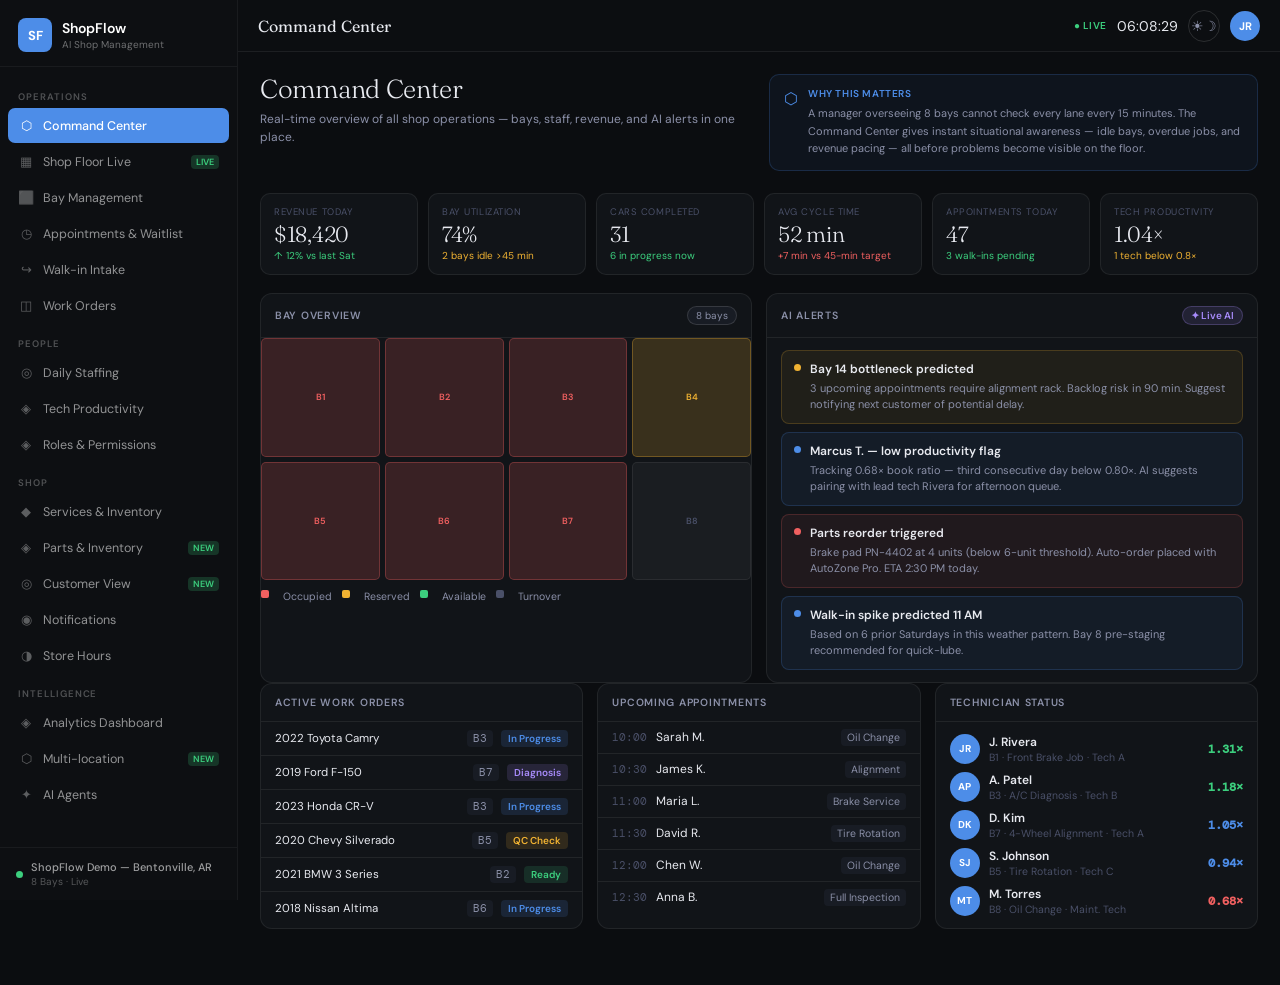
==== commit 8c3c64b3: "Add files via upload" ====
--- a/index.html
+++ b/index.html
@@ -1018,5 +1018,13 @@
 </main>
 
 <script src="app.js"></script>
+  <!-- Mobile diagnostic banner - remove once mobile is confirmed working -->
+  <div class="mobile-diag" id="mobileDiag">
+    ✓ Build v4.12 deployed · Mobile-first CSS active · Tap to dismiss
+  </div>
+  <script>
+    var d=document.getElementById("mobileDiag");
+    if(d){d.addEventListener("click",function(){d.style.display="none";try{localStorage.setItem("diagDismissed","1")}catch(e){}});try{if(localStorage.getItem("diagDismissed")==="1")d.style.display="none";}catch(e){}}
+  </script>
 </body>
 </html>
--- a/styles.css
+++ b/styles.css
@@ -571,7 +571,10 @@
 .floor-stats{display:flex;gap:10px;flex-wrap:wrap}
 .fstat{display:flex;align-items:center;gap:4px;font-size:10.5px;color:var(--t2)}
 .fstat-dot{width:8px;height:8px;border-radius:2px}
-#shopSVG{width:100%;display:block;min-width:420px}
+#shopSVG{width:100%;height:auto;display:block}
+/* On very small screens, allow horizontal scroll so bays don't get crushed */
+.floor-svg-wrap{overflow-x:auto;-webkit-overflow-scrolling:touch}
+.floor-svg-wrap #shopSVG{min-width:340px}
 .bay-tooltip{position:absolute;background:var(--bg2);border:1px solid var(--border2);border-radius:10px;padding:11px 13px;min-width:200px;pointer-events:none;opacity:0;transition:opacity .15s;z-index:20;box-shadow:0 8px 24px rgba(0,0,0,.4)}
 .bay-tooltip.visible{opacity:1}
 .tt-bay{font-family:var(--font-mono);font-size:12px;font-weight:700;color:var(--t1);margin-bottom:7px;border-bottom:1px solid var(--border);padding-bottom:5px}
@@ -882,3 +885,26 @@
 .demo-bar{width:100%;max-width:480px;display:flex;gap:4px;padding:10px 18px 0;flex-wrap:wrap}
 .demo-btn{flex:1;min-width:90px;padding:8px 9px;border-radius:7px;font-size:11px;font-weight:500;border:1px solid rgba(255,255,255,.1);background:rgba(255,255,255,.04);color:#8b90a8;cursor:pointer;font-family:var(--font-sans);transition:all .15s;text-align:center;-webkit-tap-highlight-color:transparent}
 .demo-btn.active{background:rgba(77,141,232,.15);border-color:rgba(77,141,232,.35);color:#4d8de8}
+
+/* ══════════════════════════════════════════
+   MOBILE DIAGNOSTIC BANNER
+   Visible ONLY on mobile (max-width 768px)
+   Confirms latest files are deployed
+══════════════════════════════════════════ */
+.mobile-diag{
+  display:none; /* hidden by default on desktop */
+  position:fixed;
+  bottom:0;left:0;right:0;
+  background:#f0b232;
+  color:#1a1000;
+  font-size:12px;
+  font-weight:600;
+  text-align:center;
+  padding:10px 14px;
+  z-index:9999;
+  letter-spacing:.02em;
+  line-height:1.4;
+}
+@media(max-width:768px){
+  .mobile-diag{display:block}
+}
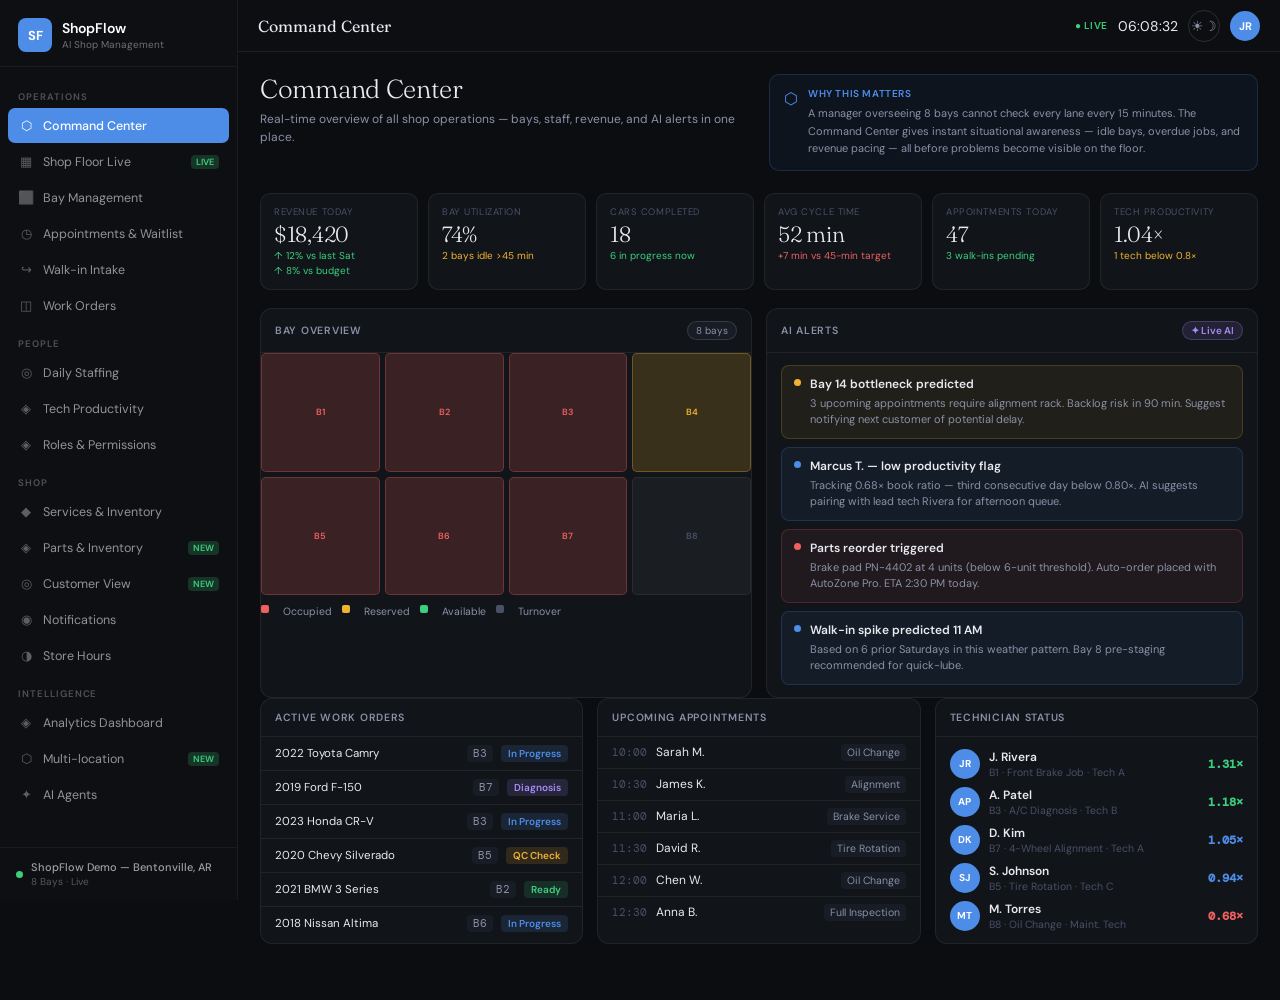
==== commit eab19d73: "Add files via upload Point 1 — 4 Tech roles replacing single "Technician" Roles screen now has 7 ca" ====
--- a/index.html
+++ b/index.html
@@ -14,6 +14,7 @@
 </head>
 <body>
 
+
 <!-- SIDEBAR -->
 <aside class="sidebar" id="sidebar">
   <div class="sidebar-header">
@@ -166,7 +167,7 @@
       <div class="kpi-card">
         <div class="kpi-label">Revenue today</div>
         <div class="kpi-value">$18,420</div>
-        <div class="kpi-trend up">↑ 12% vs last Sat</div>
+        <div class="kpi-trend up">↑ 12% vs last Sat</div><div class="kpi-trend up" style="margin-top:2px">↑ 8% vs budget</div>
       </div>
       <div class="kpi-card">
         <div class="kpi-label">Bay utilization</div>
@@ -175,7 +176,7 @@
       </div>
       <div class="kpi-card">
         <div class="kpi-label">Cars completed</div>
-        <div class="kpi-value">31</div>
+        <div class="kpi-value">18</div>
         <div class="kpi-trend up">6 in progress now</div>
       </div>
       <div class="kpi-card">
@@ -322,7 +323,7 @@
 
     <div class="panel" style="margin-top:24px">
       <div class="panel-header">
-        <span class="panel-title">Daily occupancy projection — forward 6 hours</span>
+        <span class="panel-title">Daily occupancy — full day 7 AM → 8 PM</span>
         <span class="ai-pill">✦ AI projection</span>
       </div>
       <div class="projection-grid" id="projectionGrid"></div>
@@ -453,23 +454,85 @@
               <label>Service requested</label>
               <select class="form-input">
                 <option>Oil Change — Full Synthetic</option>
+                <option>Flat Repair</option>
                 <option>Tire Rotation</option>
-                <option>Brake Inspection</option>
-                <option>Alignment Check</option>
-                <option>Battery Test</option>
+                <option>4 Tires + Alignment</option>
+                <option>Front Brake Job</option>
+                <option>Rear Brake Job</option>
+                <option>Vehicle Inspection (150-pt)</option>
+                <option>A/C Diagnosis &amp; Repair</option>
+                <option>Engine Diagnostic</option>
+                <option>Battery Test &amp; Replace</option>
               </select>
+            </div>
+          </div>
+          <div class="form-row">
+            <div class="form-group">
+              <label style="display:flex;align-items:baseline;gap:5px;flex-wrap:wrap">
+                Preferred bay
+                <span style="color:var(--t3);font-size:10px;font-weight:400">(optional — AI will suggest if blank)</span>
+              </label>
+              <select class="form-input" id="preferredBay">
+                <option value="">— Let AI decide —</option>
+                <option>Bay 1 — Chassis Lift</option>
+                <option>Bay 2 — Drive-on</option>
+                <option>Bay 3 — Drive-on</option>
+                <option>Bay 4 — Drive-on (Available ✓)</option>
+                <option>Bay 5 — Chassis Lift</option>
+                <option>Bay 6 — Chassis Lift</option>
+                <option>Bay 7 — Alignment Rack</option>
+                <option>Bay 8 — Drive-on (Turnover)</option>
+              </select>
+            </div>
+            <div class="form-group">
+              <label style="display:flex;align-items:baseline;gap:5px;flex-wrap:wrap">
+                Preferred technician
+                <span style="color:var(--t3);font-size:10px;font-weight:400">(optional)</span>
+              </label>
+              <select class="form-input" id="preferredTech">
+                <option value="">— Let AI assign —</option>
+                <option>J. Rivera — MT-A (Available)</option>
+                <option>A. Patel — MT-A (In Bay 3)</option>
+                <option>D. Kim — MT-B (In Bay 7)</option>
+                <option>S. Johnson — MT-B (Available)</option>
+                <option>T. Williams — MT-C (Available)</option>
+                <option>M. Torres — MT (Available)</option>
+                <option>E. Adams — MT-C (Off at 3pm)</option>
+              </select>
+            </div>
+          </div>
+
+          <!-- Customer requested from appointment booking (pre-populated) -->
+          <div class="form-row" style="margin-top:-4px">
+            <div class="form-group">
+              <label style="display:flex;align-items:center;gap:6px">
+                Customer requested bay
+                <span style="font-size:9px;font-weight:700;background:rgba(77,141,232,.15);color:var(--blue);border-radius:3px;padding:1px 6px;letter-spacing:.05em">FROM APPT</span>
+              </label>
+              <input type="text" class="form-input" value="Bay 4 — Drive-on" readonly
+                style="background:rgba(77,141,232,.06);border-color:rgba(77,141,232,.25);color:var(--t2);cursor:default"
+                title="Customer specified this bay when booking the appointment">
+            </div>
+            <div class="form-group">
+              <label style="display:flex;align-items:center;gap:6px">
+                Customer requested technician
+                <span style="font-size:9px;font-weight:700;background:rgba(77,141,232,.15);color:var(--blue);border-radius:3px;padding:1px 6px;letter-spacing:.05em">FROM APPT</span>
+              </label>
+              <input type="text" class="form-input" value="J. Rivera — MT-A" readonly
+                style="background:rgba(77,141,232,.06);border-color:rgba(77,141,232,.25);color:var(--t2);cursor:default"
+                title="Customer specified this technician when booking the appointment">
             </div>
           </div>
           <div class="ai-suggestion">
             <div class="ai-suggestion-header">✦ AI Bay Finder</div>
             <div class="ai-suggestion-body">
               <div class="suggestion-result">
-                <div class="sug-title">Best match: Bay 4 (Drive-on lift)</div>
-                <div class="sug-detail">Available now · Oil change capable · Parts staged · Est. 35 minutes</div>
+                <div class="sug-title">Best match: Bay 4 (Drive-on lift) · Tech: S. Johnson (MT-B)</div>
+                <div class="sug-detail">Available now · Oil change capable · Parts staged · <strong style="color:var(--green)">Ready for customer by 10:45 AM</strong></div>
               </div>
               <div class="suggestion-result secondary">
-                <div class="sug-title">Alternate: Bay 12 — free in 22 min</div>
-                <div class="sug-detail">Currently finishing tire rotation · Same capability</div>
+                <div class="sug-title">Alternate: Bay 8 — free in ~15 min · Tech: T. Williams (MT-C)</div>
+                <div class="sug-detail">Turnover completing · Same capability · <strong style="color:var(--amber)">Ready for customer by 11:10 AM</strong></div>
               </div>
               <div class="suggestion-result secondary">
                 <div class="sug-title">Waitlist option: Est. ready at 11:15 AM</div>
@@ -480,7 +543,7 @@
           <div class="form-actions">
             <button class="btn-primary">Assign Bay 4 — Start Now</button>
             <button class="btn-outline">Add to Waitlist</button>
-            <button class="btn-ghost">Book Appointment</button>
+            <button class="btn-outline">Book Appointment</button>
           </div>
         </div>
       </div>
@@ -563,10 +626,16 @@
       </div>
       <div class="wo-column">
         <div class="wo-col-header inbay-h">In Bay <span class="col-count">4</span></div>
-        <div class="wo-card inbay"><div class="wo-card-vehicle">2022 Toyota Camry</div><div class="wo-card-svc">Oil Change · Full Synthetic · Bay 1</div><div class="wo-card-meta"><span>J. Rivera · Tech A</span><span class="wo-timer">00:22</span></div></div>
-        <div class="wo-card inbay"><div class="wo-card-vehicle">2023 Honda CR-V</div><div class="wo-card-svc">Front Brake Job · Bay 3</div><div class="wo-card-meta"><span>A. Patel · Tech A</span><span class="wo-timer">00:48</span></div></div>
-        <div class="wo-card inbay"><div class="wo-card-vehicle">2020 F-150</div><div class="wo-card-svc">4-Wheel Alignment · Bay 7</div><div class="wo-card-meta"><span>D. Kim · Tech B</span><span class="wo-timer">00:31</span></div></div>
-        <div class="wo-card inbay over"><div class="wo-card-vehicle">2020 BMW 3 Series</div><div class="wo-card-svc">A/C Diagnosis & Repair · Bay 2</div><div class="wo-card-meta"><span>M. Torres · Tech A</span><span class="wo-timer over-t">01:12 ⚠</span></div></div>
+        <div class="wo-card inbay"><div class="wo-card-vehicle">2022 Toyota Camry</div><div class="wo-card-svc">Oil Change · Full Synthetic · Bay 1</div><div class="wo-card-meta"><span>J. Rivera · MT-A</span><span class="wo-timer">00:22</span></div></div>
+        <div class="wo-card inbay awaiting-approval">
+          <div class="wo-approval-banner">⚠ AWAITING CUSTOMER APPROVAL — BAY IDLE</div>
+          <div class="wo-card-vehicle">2023 Honda CR-V</div>
+          <div class="wo-card-svc">Front Brake Job · Bay 3</div>
+          <div class="wo-approval-detail">Tech found: Rotors below spec (4.2mm, min 5.0mm). Recommend rotor replacement. <strong>+$210</strong> · Awaiting approval via SMS.</div>
+          <div class="wo-card-meta"><span>A. Patel · MT-A</span><span class="wo-timer approval-t">00:48 🔒</span></div>
+        </div>
+        <div class="wo-card inbay"><div class="wo-card-vehicle">2020 F-150</div><div class="wo-card-svc">4-Wheel Alignment · Bay 7</div><div class="wo-card-meta"><span>D. Kim · MT-B</span><span class="wo-timer">00:31</span></div></div>
+        <div class="wo-card inbay over"><div class="wo-card-vehicle">2020 BMW 3 Series</div><div class="wo-card-svc">A/C Diagnosis & Repair · Bay 2</div><div class="wo-card-meta"><span>M. Torres · MT-A</span><span class="wo-timer over-t">01:12 ⚠</span></div></div>
       </div>
       <div class="wo-column">
         <div class="wo-col-header qc-h">QC / Ready <span class="col-count">2</span></div>
@@ -575,10 +644,28 @@
       </div>
       <div class="wo-column">
         <div class="wo-col-header done-h">Completed <span class="col-count">6</span></div>
-        <div class="wo-card done"><div class="wo-card-vehicle">2018 Honda Civic</div><div class="wo-card-svc">Oil Change · Maint. Tech</div><div class="wo-card-meta"><span>Tom Hansen</span><span class="wo-done">$49</span></div></div>
-        <div class="wo-card done"><div class="wo-card-vehicle">2022 Nissan Rogue</div><div class="wo-card-svc">Front Brake Job · Tech B</div><div class="wo-card-meta"><span>E. Adams</span><span class="wo-done">$280</span></div></div>
-        <div class="wo-card done"><div class="wo-card-vehicle">2017 Toyota RAV4</div><div class="wo-card-svc">4-Wheel Alignment · Tech B</div><div class="wo-card-meta"><span>D. Kim</span><span class="wo-done">$149</span></div></div>
-        <div class="wo-card done"><div class="wo-card-vehicle">2020 Ford Escape</div><div class="wo-card-svc">4 Tires + Alignment · Tech C</div><div class="wo-card-meta"><span>A. Patel</span><span class="wo-done">$680</span></div></div>
+        <div class="wo-card done paid">
+          <div class="wo-card-vehicle">2018 Honda Civic <span class="paid-badge">PAID ✓</span></div>
+          <div class="wo-card-svc">Oil Change · MT</div>
+          <div class="wo-card-meta"><span>Tom Hansen</span><span class="wo-done">$49</span></div>
+        </div>
+        <div class="wo-card done paid">
+          <div class="wo-card-vehicle">2022 Nissan Rogue <span class="paid-badge">PAID ✓</span></div>
+          <div class="wo-card-svc">Front Brake Job · MT-B</div>
+          <div class="wo-card-meta"><span>E. Adams</span><span class="wo-done">$280</span></div>
+        </div>
+        <div class="wo-card done">
+          <div class="wo-card-vehicle">2017 Toyota RAV4</div>
+          <div class="wo-card-svc">4-Wheel Alignment · MT-B</div>
+          <div class="wo-card-meta"><span>D. Kim</span><span class="wo-done">$149</span></div>
+          <div class="wo-pay-action"><span class="pay-pending">⏳ Pay link sent via SMS</span><button class="btn-resend" onclick="void(0)">Resend</button></div>
+        </div>
+        <div class="wo-card done">
+          <div class="wo-card-vehicle">2020 Ford Escape</div>
+          <div class="wo-card-svc">4 Tires + Alignment · MT-C</div>
+          <div class="wo-card-meta"><span>A. Patel</span><span class="wo-done">$680</span></div>
+          <div class="wo-pay-action"><span class="pay-pending">⏳ Awaiting payment</span><button class="btn-resend" onclick="void(0)">Send pay link</button></div>
+        </div>
       </div>
     </div>
   </div>
@@ -605,12 +692,7 @@
       <div class="panel">
         <div class="panel-header"><span class="panel-title">Coverage heatmap — today</span><span class="ai-pill">✦ AI optimized</span></div>
         <div class="heatmap-container" id="heatmap"></div>
-        <div class="heatmap-legend">
-          <span class="hm-dot red"></span>Understaffed &nbsp;
-          <span class="hm-dot amber"></span>At capacity &nbsp;
-          <span class="hm-dot green"></span>Well covered &nbsp;
-          <span class="hm-dot gray"></span>Closed
-        </div>
+        <!-- Legend is now dynamically built by buildHeatmap() with skill-level colors -->
       </div>
     </div>
 
@@ -620,14 +702,14 @@
         <table class="data-table">
           <thead><tr><th>Tech</th><th>Role</th><th>Shift</th><th>Certification</th><th>Productivity</th></tr></thead>
           <tbody>
-            <tr><td>J. Rivera</td><td><span style="color:var(--accent-green);font-weight:600">Maint. Tech A</span></td><td>7am–4pm</td><td>All services · Full ASE</td><td class="high-p">1.31×</td></tr>
-            <tr><td>A. Patel</td><td><span style="color:var(--accent-green);font-weight:600">Maint. Tech A</span></td><td>7am–4pm</td><td>Brakes, A/C, Engine</td><td class="high-p">1.18×</td></tr>
-            <tr><td>D. Kim</td><td><span style="color:var(--accent-blue);font-weight:600">Maint. Tech B</span></td><td>8am–5pm</td><td>Alignment, Steering, Suspension</td><td class="mid-p">1.05×</td></tr>
-            <tr><td>S. Johnson</td><td><span style="color:var(--accent-blue);font-weight:600">Maint. Tech B</span></td><td>9am–6pm</td><td>Brakes, Tires, Oil</td><td class="mid-p">0.94×</td></tr>
-            <tr><td>T. Williams</td><td><span style="color:var(--accent-amber);font-weight:600">Maint. Tech C</span></td><td>10am–7pm</td><td>Tires, Oil, Rotation, Battery</td><td class="warn-p">0.81×</td></tr>
-            <tr><td>M. Torres</td><td><span style="color:var(--text-secondary);font-weight:500">Maint. Tech</span></td><td>11am–8pm</td><td>Oil change, Tires, Flat repair</td><td class="low-p">0.68×</td></tr>
-            <tr><td>E. Adams</td><td><span style="color:var(--accent-amber);font-weight:600">Maint. Tech C</span></td><td>7am–3pm</td><td>Tires, Mount & Balance</td><td class="high-p">1.22×</td></tr>
-            <tr><td>L. Cruz</td><td><span style="color:var(--text-secondary);font-weight:500">Parts Associate</span></td><td>7am–4pm</td><td>Parts staging, inventory</td><td>—</td></tr>
+            <tr><td>J. Rivera</td><td><span style="color:var(--green);font-weight:600">Maint. Tech A</span></td><td>7am–4pm</td><td>All services · Full ASE</td><td class="high-p">1.31×</td></tr>
+            <tr><td>A. Patel</td><td><span style="color:var(--green);font-weight:600">Maint. Tech A</span></td><td>7am–4pm</td><td>Brakes, A/C, Engine</td><td class="high-p">1.18×</td></tr>
+            <tr><td>D. Kim</td><td><span style="color:var(--blue);font-weight:600">Maint. Tech B</span></td><td>8am–5pm</td><td>Alignment, Steering, Suspension</td><td class="mid-p">1.05×</td></tr>
+            <tr><td>S. Johnson</td><td><span style="color:var(--blue);font-weight:600">Maint. Tech B</span></td><td>9am–6pm</td><td>Brakes, Tires, Oil</td><td class="mid-p">0.94×</td></tr>
+            <tr><td>T. Williams</td><td><span style="color:var(--amber);font-weight:600">Maint. Tech C</span></td><td>10am–7pm</td><td>Tires, Oil, Rotation, Battery</td><td class="warn-p">0.81×</td></tr>
+            <tr><td>M. Torres</td><td><span style="color:var(--t2);font-weight:500">Maint. Tech</span></td><td>11am–8pm</td><td>Oil change, Tires, Flat repair</td><td class="low-p">0.68×</td></tr>
+            <tr><td>E. Adams</td><td><span style="color:var(--amber);font-weight:600">Maint. Tech C</span></td><td>7am–3pm</td><td>Tires, Mount & Balance</td><td class="high-p">1.22×</td></tr>
+            <tr><td>L. Cruz</td><td><span style="color:var(--t2);font-weight:500">Parts Associate</span></td><td>7am–4pm</td><td>Parts staging, inventory</td><td>—</td></tr>
           </tbody>
         </table>
       </div>
@@ -688,11 +770,29 @@
         <div class="role-access">Status tracking · Invoice · Survey</div>
         <div class="role-perms"><span class="perm yes">View status</span><span class="perm yes">Approve work</span><span class="perm no">Edit order</span><span class="perm no">Bay data</span></div>
       </div>
-      <div class="role-card" onclick="showRoleDetail('tech')">
-        <div class="role-icon tech-r">T</div>
-        <div class="role-name">Technician</div>
-        <div class="role-access">Work orders · Bay status · Parts</div>
-        <div class="role-perms"><span class="perm yes">Own queue</span><span class="perm yes">Log findings</span><span class="perm yes">Parts request</span><span class="perm no">Financials</span></div>
+      <div class="role-card" onclick="showRoleDetail('mt_a')">
+        <div class="role-icon" style="background:rgba(60,207,126,.18);color:var(--green);width:42px;height:42px;border-radius:11px;display:flex;align-items:center;justify-content:center;font-size:11px;font-weight:800;margin:0 auto 10px;letter-spacing:-.3px">MT-A</div>
+        <div class="role-name">Maint. Tech A</div>
+        <div class="role-access">Highest grade · Full ASE certified<br><span style="font-size:10px;color:var(--green)">e.g. J. Rivera</span></div>
+        <div class="role-perms"><span class="perm yes">All repairs</span><span class="perm yes">Diagnose/troubleshoot</span><span class="perm yes">Mentor techs</span><span class="perm yes">Complex jobs</span></div>
+      </div>
+      <div class="role-card" onclick="showRoleDetail('mt_b')">
+        <div class="role-icon" style="background:rgba(77,141,232,.18);color:var(--blue);width:42px;height:42px;border-radius:11px;display:flex;align-items:center;justify-content:center;font-size:11px;font-weight:800;margin:0 auto 10px;letter-spacing:-.3px">MT-B</div>
+        <div class="role-name">Maint. Tech B</div>
+        <div class="role-access">Advanced repairs · ASE in progress<br><span style="font-size:10px;color:var(--blue)">e.g. D. Kim</span></div>
+        <div class="role-perms"><span class="perm yes">Brakes &amp; alignment</span><span class="perm yes">Steering &amp; suspension</span><span class="perm yes">150-pt inspection</span><span class="perm no">Engine/transmission</span></div>
+      </div>
+      <div class="role-card" onclick="showRoleDetail('mt_c')">
+        <div class="role-icon" style="background:rgba(240,178,50,.18);color:var(--amber);width:42px;height:42px;border-radius:11px;display:flex;align-items:center;justify-content:center;font-size:11px;font-weight:800;margin:0 auto 10px;letter-spacing:-.3px">MT-C</div>
+        <div class="role-name">Maint. Tech C</div>
+        <div class="role-access">General service · Building skills<br><span style="font-size:10px;color:var(--amber)">e.g. T. Williams</span></div>
+        <div class="role-perms"><span class="perm yes">Oil &amp; tires</span><span class="perm yes">Battery &amp; filters</span><span class="perm yes">Rotation &amp; balance</span><span class="perm no">Brakes/alignment</span></div>
+      </div>
+      <div class="role-card" onclick="showRoleDetail('mt')">
+        <div class="role-icon" style="background:rgba(255,255,255,.08);color:var(--t2);width:42px;height:42px;border-radius:11px;display:flex;align-items:center;justify-content:center;font-size:11px;font-weight:800;margin:0 auto 10px;letter-spacing:-.3px">MT</div>
+        <div class="role-name">Maint. Tech</div>
+        <div class="role-access">Entry level · Learning on the job<br><span style="font-size:10px;color:var(--t3)">e.g. M. Torres</span></div>
+        <div class="role-perms"><span class="perm yes">Tires &amp; flat repair</span><span class="perm yes">Oil changes</span><span class="perm no">Brakes</span><span class="perm no">Diagnostics</span></div>
       </div>
       <div class="role-card" onclick="showRoleDetail('advisor')">
         <div class="role-icon advisor-r">SA</div>
@@ -739,25 +839,25 @@
         <table class="data-table">
           <thead><tr><th>Service / Repair Type</th><th>Bay type</th><th>Tech level required</th><th>Book time</th><th>Price</th></tr></thead>
           <tbody>
-            <tr><td>Oil Change — Conventional</td><td>Drive-on</td><td><span style="color:var(--text-secondary)">Maint. Tech</span></td><td>25 min</td><td>$39</td></tr>
-            <tr><td>Oil Change — Full Synthetic</td><td>Drive-on</td><td><span style="color:var(--text-secondary)">Maint. Tech</span></td><td>30 min</td><td>$69</td></tr>
-            <tr><td>Flat Repair</td><td>Tire mount bay</td><td><span style="color:var(--text-secondary)">Maint. Tech</span></td><td>20 min</td><td>$29</td></tr>
-            <tr><td>Tire Rotation</td><td>Chassis / Drive-on</td><td><span style="color:var(--text-secondary)">Maint. Tech</span></td><td>20 min</td><td>$25</td></tr>
-            <tr><td>Tire Mount & Balance (ea)</td><td>Tire mount bay</td><td><span style="color:var(--text-secondary)">Maint. Tech</span></td><td>15 min</td><td>$25</td></tr>
-            <tr><td>4 Tires + Alignment</td><td>Tire mount + Alignment</td><td><span style="color:var(--accent-amber)">Maint. Tech C</span></td><td>120 min</td><td>$549+</td></tr>
-            <tr><td>Battery Test & Replace</td><td>Drive-on</td><td><span style="color:var(--accent-amber)">Maint. Tech C</span></td><td>30 min</td><td>$40 + parts</td></tr>
-            <tr><td>Cabin / Engine Air Filter</td><td>Drive-on</td><td><span style="color:var(--accent-amber)">Maint. Tech C</span></td><td>15 min</td><td>$35 + parts</td></tr>
-            <tr><td>Vehicle Inspection (150-pt)</td><td>Chassis lift</td><td><span style="color:var(--accent-blue)">Maint. Tech B</span></td><td>90 min</td><td>$79</td></tr>
-            <tr><td>Front Brake Job</td><td>Chassis lift</td><td><span style="color:var(--accent-blue)">Maint. Tech B</span></td><td>75 min</td><td>$180</td></tr>
-            <tr><td>Rear Brake Job</td><td>Chassis lift</td><td><span style="color:var(--accent-blue)">Maint. Tech B</span></td><td>75 min</td><td>$180</td></tr>
-            <tr><td>Wheel Alignment — 2-wheel</td><td>Alignment rack</td><td><span style="color:var(--accent-blue)">Maint. Tech B</span></td><td>60 min</td><td>$99</td></tr>
-            <tr><td>Wheel Alignment — 4-wheel</td><td>Alignment rack</td><td><span style="color:var(--accent-blue)">Maint. Tech B</span></td><td>90 min</td><td>$149</td></tr>
-            <tr><td>Suspension & Steering Inspect</td><td>Chassis lift</td><td><span style="color:var(--accent-blue)">Maint. Tech B</span></td><td>60 min</td><td>$89</td></tr>
-            <tr><td>A/C Diagnosis & Recharge</td><td>Drive-on</td><td><span style="color:var(--accent-green)">Maint. Tech A</span></td><td>90 min</td><td>$149</td></tr>
-            <tr><td>A/C Full System Repair</td><td>Drive-on</td><td><span style="color:var(--accent-green)">Maint. Tech A</span></td><td>180 min</td><td>$350+</td></tr>
-            <tr><td>Engine Diagnostic (check engine)</td><td>Drive-on</td><td><span style="color:var(--accent-green)">Maint. Tech A</span></td><td>60 min</td><td>$99</td></tr>
-            <tr><td>Transmission Service</td><td>Chassis lift</td><td><span style="color:var(--accent-green)">Maint. Tech A</span></td><td>90 min</td><td>$159</td></tr>
-            <tr><td>Timing Belt / Chain Service</td><td>Chassis lift</td><td><span style="color:var(--accent-green)">Maint. Tech A</span></td><td>240 min</td><td>$650+</td></tr>
+            <tr><td>Oil Change — Conventional</td><td>Drive-on</td><td><span style="color:var(--t2)">Maint. Tech</span></td><td>25 min</td><td>$39</td></tr>
+            <tr><td>Oil Change — Full Synthetic</td><td>Drive-on</td><td><span style="color:var(--t2)">Maint. Tech</span></td><td>30 min</td><td>$69</td></tr>
+            <tr><td>Flat Repair</td><td>Tire mount bay</td><td><span style="color:var(--t2)">Maint. Tech</span></td><td>20 min</td><td>$29</td></tr>
+            <tr><td>Tire Rotation</td><td>Chassis / Drive-on</td><td><span style="color:var(--t2)">Maint. Tech</span></td><td>20 min</td><td>$25</td></tr>
+            <tr><td>Tire Mount & Balance (ea)</td><td>Tire mount bay</td><td><span style="color:var(--t2)">Maint. Tech</span></td><td>15 min</td><td>$25</td></tr>
+            <tr><td>4 Tires + Alignment</td><td>Tire mount + Alignment</td><td><span style="color:var(--amber)">Maint. Tech C</span></td><td>120 min</td><td>$549+</td></tr>
+            <tr><td>Battery Test & Replace</td><td>Drive-on</td><td><span style="color:var(--amber)">Maint. Tech C</span></td><td>30 min</td><td>$40 + parts</td></tr>
+            <tr><td>Cabin / Engine Air Filter</td><td>Drive-on</td><td><span style="color:var(--amber)">Maint. Tech C</span></td><td>15 min</td><td>$35 + parts</td></tr>
+            <tr><td>Vehicle Inspection (150-pt)</td><td>Chassis lift</td><td><span style="color:var(--blue)">Maint. Tech B</span></td><td>90 min</td><td>$79</td></tr>
+            <tr><td>Front Brake Job</td><td>Chassis lift</td><td><span style="color:var(--blue)">Maint. Tech B</span></td><td>75 min</td><td>$180</td></tr>
+            <tr><td>Rear Brake Job</td><td>Chassis lift</td><td><span style="color:var(--blue)">Maint. Tech B</span></td><td>75 min</td><td>$180</td></tr>
+            <tr><td>Wheel Alignment — 2-wheel</td><td>Alignment rack</td><td><span style="color:var(--blue)">Maint. Tech B</span></td><td>60 min</td><td>$99</td></tr>
+            <tr><td>Wheel Alignment — 4-wheel</td><td>Alignment rack</td><td><span style="color:var(--blue)">Maint. Tech B</span></td><td>90 min</td><td>$149</td></tr>
+            <tr><td>Suspension & Steering Inspect</td><td>Chassis lift</td><td><span style="color:var(--blue)">Maint. Tech B</span></td><td>60 min</td><td>$89</td></tr>
+            <tr><td>A/C Diagnosis & Recharge</td><td>Drive-on</td><td><span style="color:var(--green)">Maint. Tech A</span></td><td>90 min</td><td>$149</td></tr>
+            <tr><td>A/C Full System Repair</td><td>Drive-on</td><td><span style="color:var(--green)">Maint. Tech A</span></td><td>180 min</td><td>$350+</td></tr>
+            <tr><td>Engine Diagnostic (check engine)</td><td>Drive-on</td><td><span style="color:var(--green)">Maint. Tech A</span></td><td>60 min</td><td>$99</td></tr>
+            <tr><td>Transmission Service</td><td>Chassis lift</td><td><span style="color:var(--green)">Maint. Tech A</span></td><td>90 min</td><td>$159</td></tr>
+            <tr><td>Timing Belt / Chain Service</td><td>Chassis lift</td><td><span style="color:var(--green)">Maint. Tech A</span></td><td>240 min</td><td>$650+</td></tr>
           </tbody>
         </table>
       </div>
@@ -874,10 +974,10 @@
         </div>
         <div style="margin-top:16px;padding-top:16px;border-top:1px solid var(--border)">
           <div class="panel-title" style="margin-bottom:10px">Multi-location management</div>
-          <div class="loc-item">Bentonville, AR · <span style="color:var(--accent-green)">Active</span></div>
-          <div class="loc-item">Fayetteville, AR · <span style="color:var(--accent-green)">Active</span></div>
-          <div class="loc-item">Rogers, AR · <span style="color:var(--accent-amber)">Setup pending</span></div>
-          <div class="loc-item">Springdale, AR · <span style="color:var(--accent-amber)">Setup pending</span></div>
+          <div class="loc-item">Bentonville, AR · <span style="color:var(--green)">Active</span></div>
+          <div class="loc-item">Fayetteville, AR · <span style="color:var(--green)">Active</span></div>
+          <div class="loc-item">Rogers, AR · <span style="color:var(--amber)">Setup pending</span></div>
+          <div class="loc-item">Springdale, AR · <span style="color:var(--amber)">Setup pending</span></div>
         </div>
       </div>
     </div>
@@ -902,7 +1002,7 @@
     </div>
 
     <div class="kpi-row">
-      <div class="kpi-card"><div class="kpi-label">Revenue today</div><div class="kpi-value">$18,420</div><div class="kpi-trend up">↑ 12% vs last Sat</div></div>
+      <div class="kpi-card"><div class="kpi-label">Revenue today</div><div class="kpi-value">$18,420</div><div class="kpi-trend up">↑ 12% vs last Sat</div><div class="kpi-trend up" style="margin-top:2px">↑ 8% vs budget</div></div>
       <div class="kpi-card"><div class="kpi-label">Bay utilization</div><div class="kpi-value">74%</div><div class="kpi-trend warn">2 idle &gt;45 min</div></div>
       <div class="kpi-card"><div class="kpi-label">Cars completed</div><div class="kpi-value">31</div><div class="kpi-trend up">+4 vs target</div></div>
       <div class="kpi-card"><div class="kpi-label">Avg cycle time</div><div class="kpi-value">52 min</div><div class="kpi-trend dn">+7 min vs 45 target</div></div>
@@ -1018,13 +1118,5 @@
 </main>
 
 <script src="app.js"></script>
-  <!-- Mobile diagnostic banner - remove once mobile is confirmed working -->
-  <div class="mobile-diag" id="mobileDiag">
-    ✓ Build v4.12 deployed · Mobile-first CSS active · Tap to dismiss
-  </div>
-  <script>
-    var d=document.getElementById("mobileDiag");
-    if(d){d.addEventListener("click",function(){d.style.display="none";try{localStorage.setItem("diagDismissed","1")}catch(e){}});try{if(localStorage.getItem("diagDismissed")==="1")d.style.display="none";}catch(e){}}
-  </script>
 </body>
 </html>
--- a/styles.css
+++ b/styles.css
@@ -342,7 +342,7 @@
 .form-row{display:flex;flex-direction:column;gap:12px}
 @media(min-width:600px){.form-row{flex-direction:row}}
 .form-group{display:flex;flex-direction:column;gap:5px;flex:1}
-.form-group label{font-size:10.5px;font-weight:600;text-transform:uppercase;letter-spacing:.06em;color:var(--t2)}
+.form-group label{font-size:10.5px;font-weight:600;text-transform:uppercase;letter-spacing:.06em;color:var(--t2);min-height:32px;display:flex;align-items:flex-end;flex-wrap:wrap;gap:4px;padding-bottom:2px}
 .form-input{background:var(--bg3);border:1px solid var(--border2);border-radius:7px;padding:10px 12px;font-size:16px;color:var(--t1);font-family:var(--font-sans);outline:none;transition:border-color .15s;-webkit-appearance:none}
 .form-input:focus{border-color:var(--blue)}
 .form-actions{display:flex;flex-direction:column;gap:8px}
@@ -908,3 +908,62 @@
 @media(max-width:768px){
   .mobile-diag{display:block}
 }
+
+/* ══════════════════════════════════════════
+   POINT 10 — PAID badge + pay action row
+══════════════════════════════════════════ */
+.paid-badge{font-size:9px;font-weight:700;background:rgba(60,207,126,.15);color:var(--green);border-radius:4px;padding:1px 6px;margin-left:6px;border:1px solid rgba(60,207,126,.25)}
+.wo-pay-action{display:flex;align-items:center;justify-content:space-between;margin-top:7px;padding-top:7px;border-top:1px solid var(--border)}
+.pay-pending{font-size:10.5px;color:var(--amber)}
+.btn-resend{font-size:10.5px;padding:3px 9px;border-radius:5px;border:1px solid var(--border2);background:transparent;color:var(--t2);cursor:pointer;font-family:var(--font-sans);-webkit-tap-highlight-color:transparent}
+.btn-resend:hover{background:var(--bg3);color:var(--t1)}
+
+/* ══════════════════════════════════════════
+   POINT 11 — Awaiting approval card (high-vis)
+══════════════════════════════════════════ */
+.wo-card.awaiting-approval{
+  border:2px solid #f0b232 !important;
+  background:rgba(240,178,50,.06);
+  box-shadow:0 0 0 3px rgba(240,178,50,.12);
+  animation:approvalPulse 2.5s infinite;
+}
+@keyframes approvalPulse{
+  0%,100%{box-shadow:0 0 0 3px rgba(240,178,50,.12)}
+  50%{box-shadow:0 0 0 6px rgba(240,178,50,.06)}
+}
+.wo-approval-banner{
+  font-size:10px;font-weight:700;letter-spacing:.06em;
+  background:rgba(240,178,50,.2);color:#f0b232;
+  border-radius:5px;padding:4px 9px;margin-bottom:8px;
+  text-align:center;
+}
+.wo-approval-detail{
+  font-size:11px;color:var(--t2);line-height:1.5;
+  background:var(--bg3);border-radius:6px;padding:7px 9px;
+  margin-bottom:7px;border:1px solid var(--border);
+}
+.wo-approval-detail strong{color:var(--amber)}
+.approval-t{color:var(--amber) !important}
+
+/* ══════════════════════════════════════════
+   POINT 3 — Heatmap full-day scroll + capacity row
+══════════════════════════════════════════ */
+.heatmap-container{overflow-x:auto;-webkit-overflow-scrolling:touch}
+.heatmap-table{width:100%;border-collapse:collapse;min-width:680px}
+.heatmap-table th:first-child{min-width:160px}
+
+/* ══════════════════════════════════════════
+   POINT 8 — Projection full day smaller cells
+══════════════════════════════════════════ */
+.proj-table td:first-child{font-size:9.5px;min-width:90px;white-space:nowrap}
+.proj-table th{font-size:9px;padding:3px 3px}
+.proj-table td{padding:2px 3px}
+.proj-cell{height:16px;border-radius:3px}
+
+/* ══════════════════════════════════════════
+   ROLES GRID — expanded for 7 cards
+══════════════════════════════════════════ */
+.roles-grid{display:grid;grid-template-columns:repeat(2,1fr);gap:10px}
+@media(min-width:600px){.roles-grid{grid-template-columns:repeat(3,1fr)}}
+@media(min-width:900px){.roles-grid{grid-template-columns:repeat(4,1fr)}}
+@media(min-width:1200px){.roles-grid{grid-template-columns:repeat(7,1fr)}}
